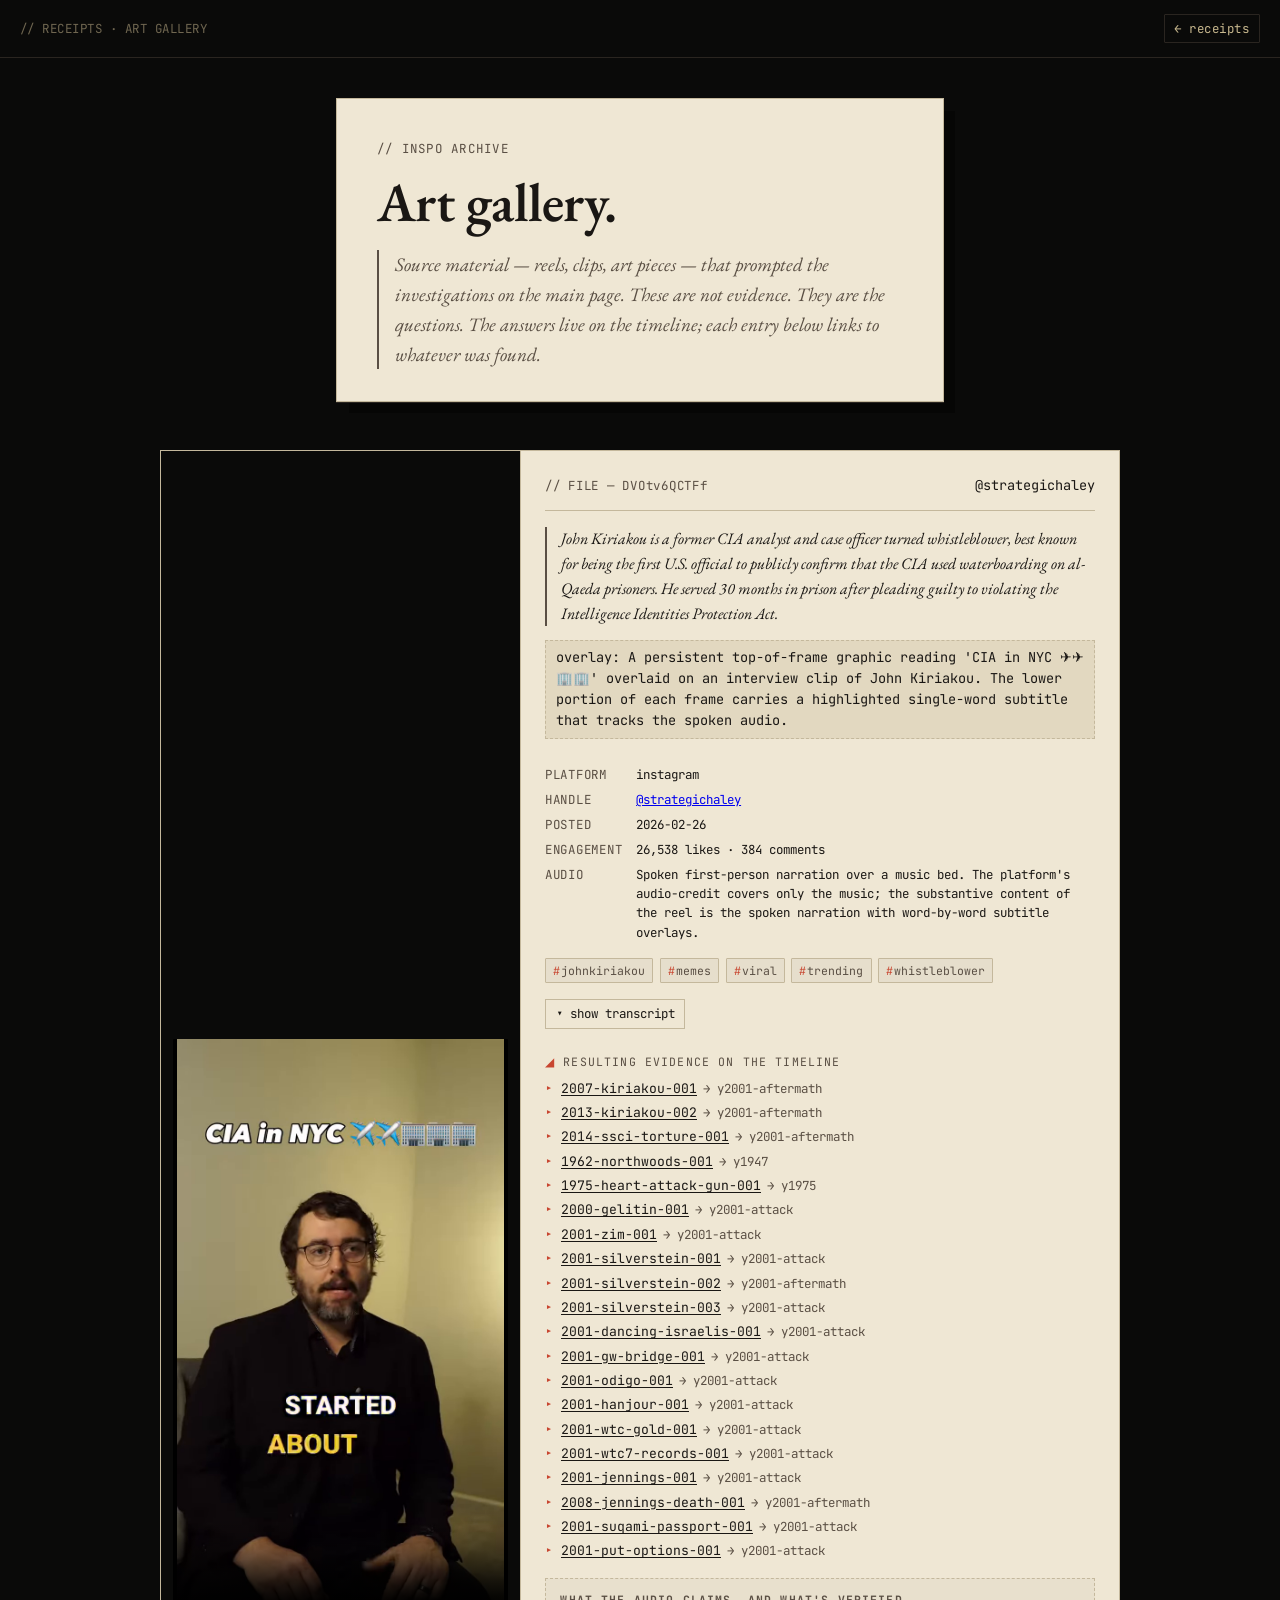
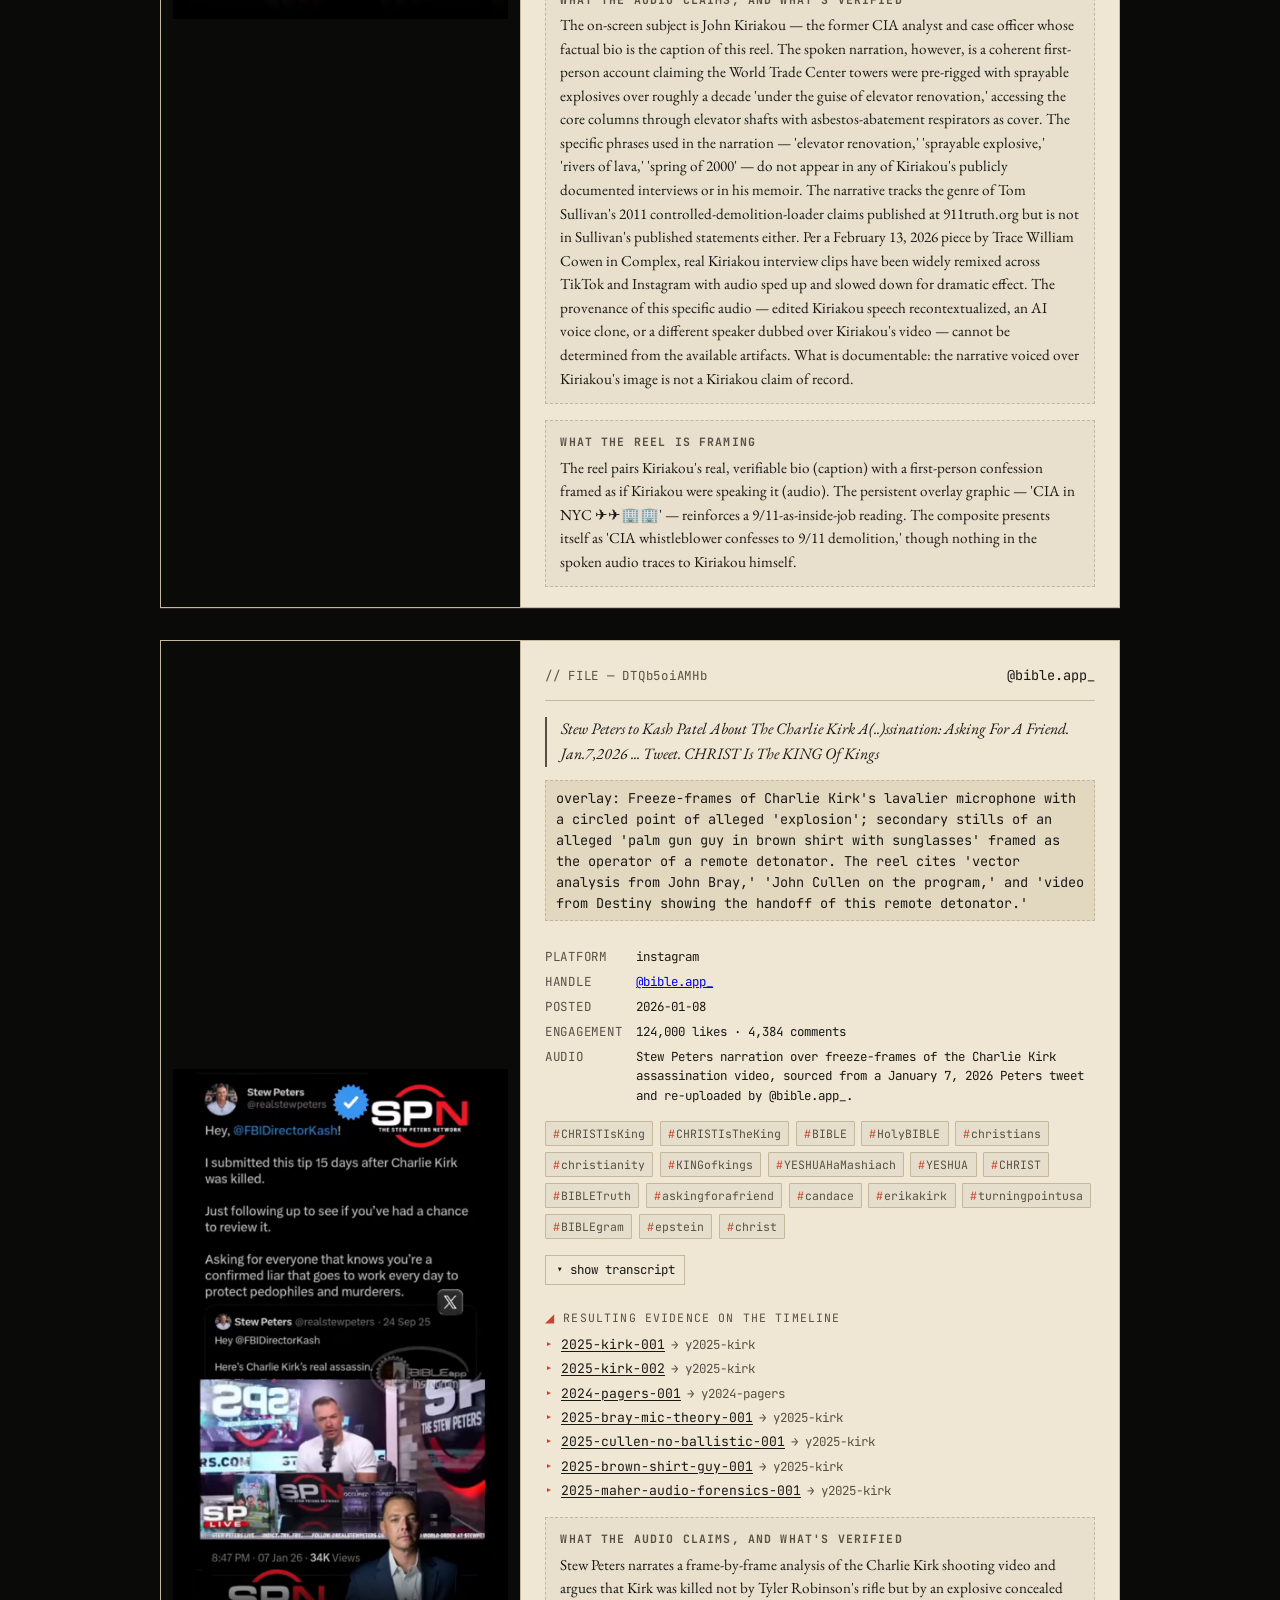
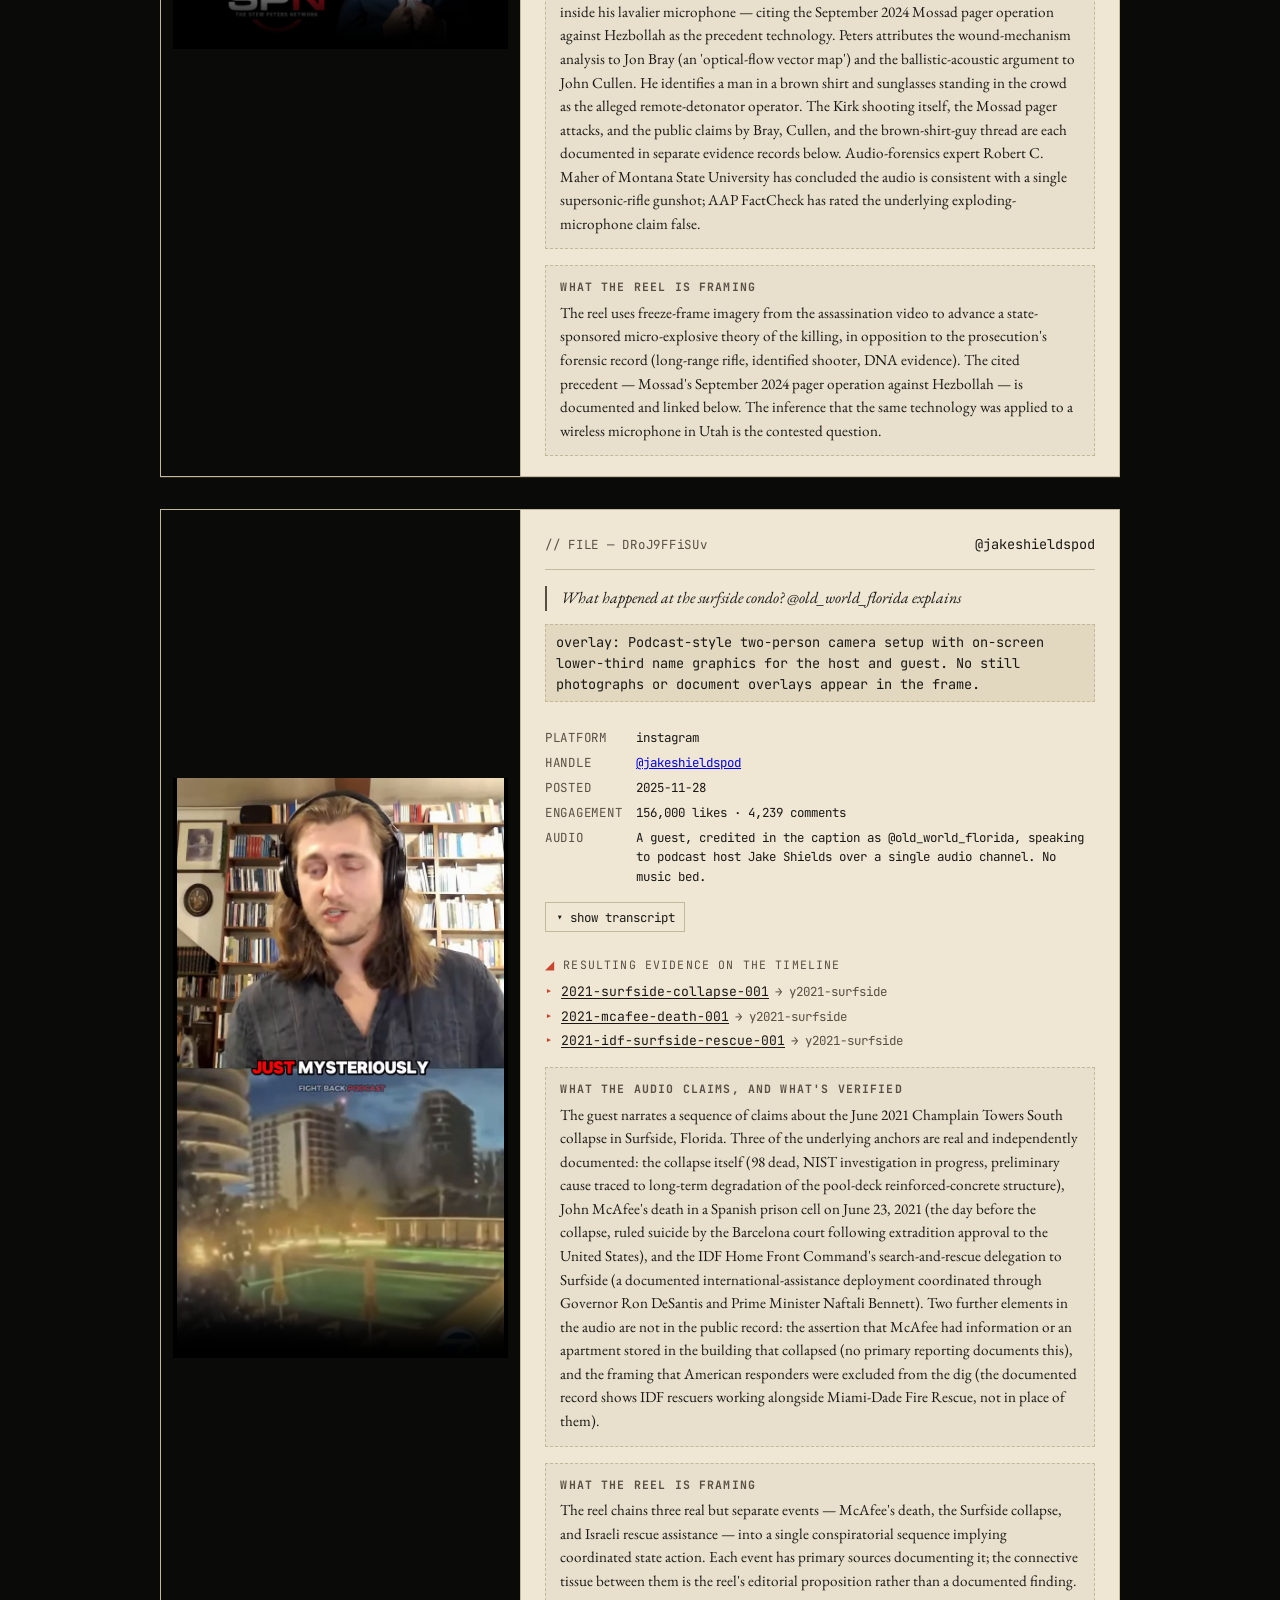
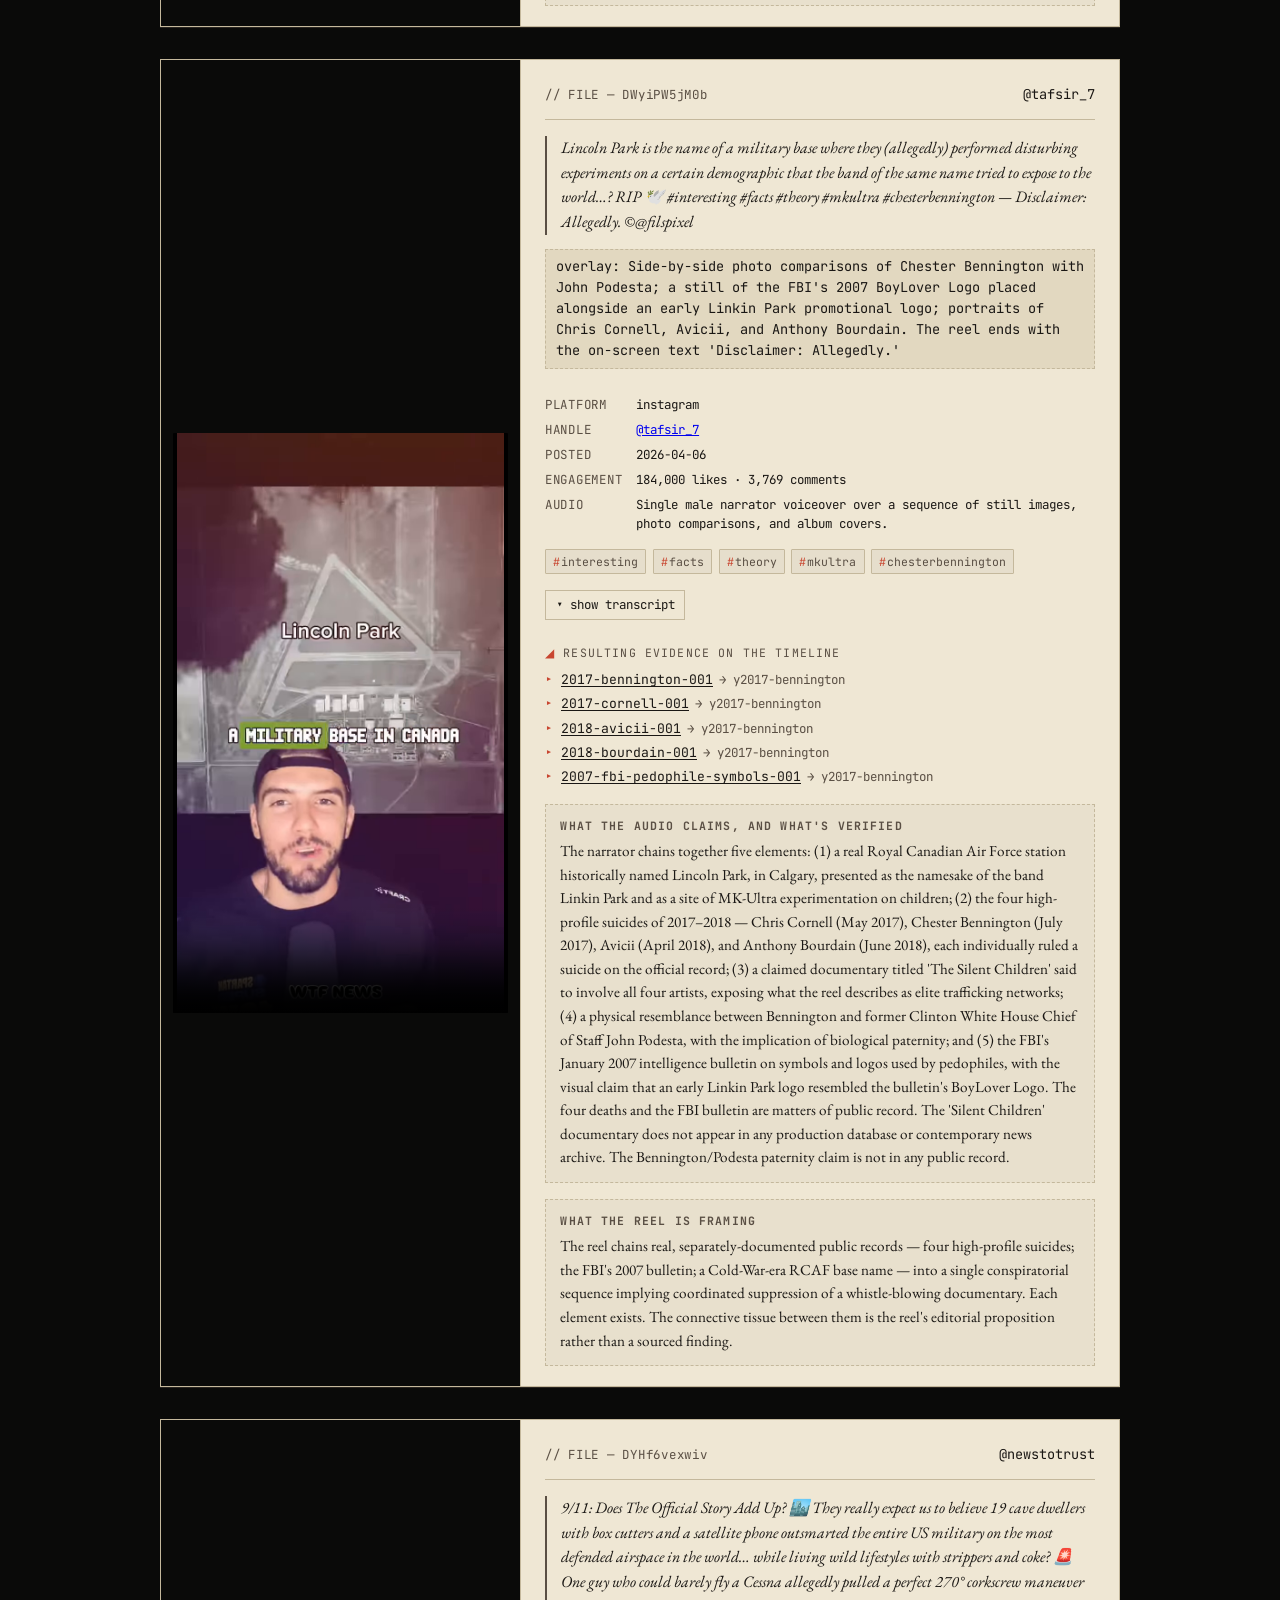
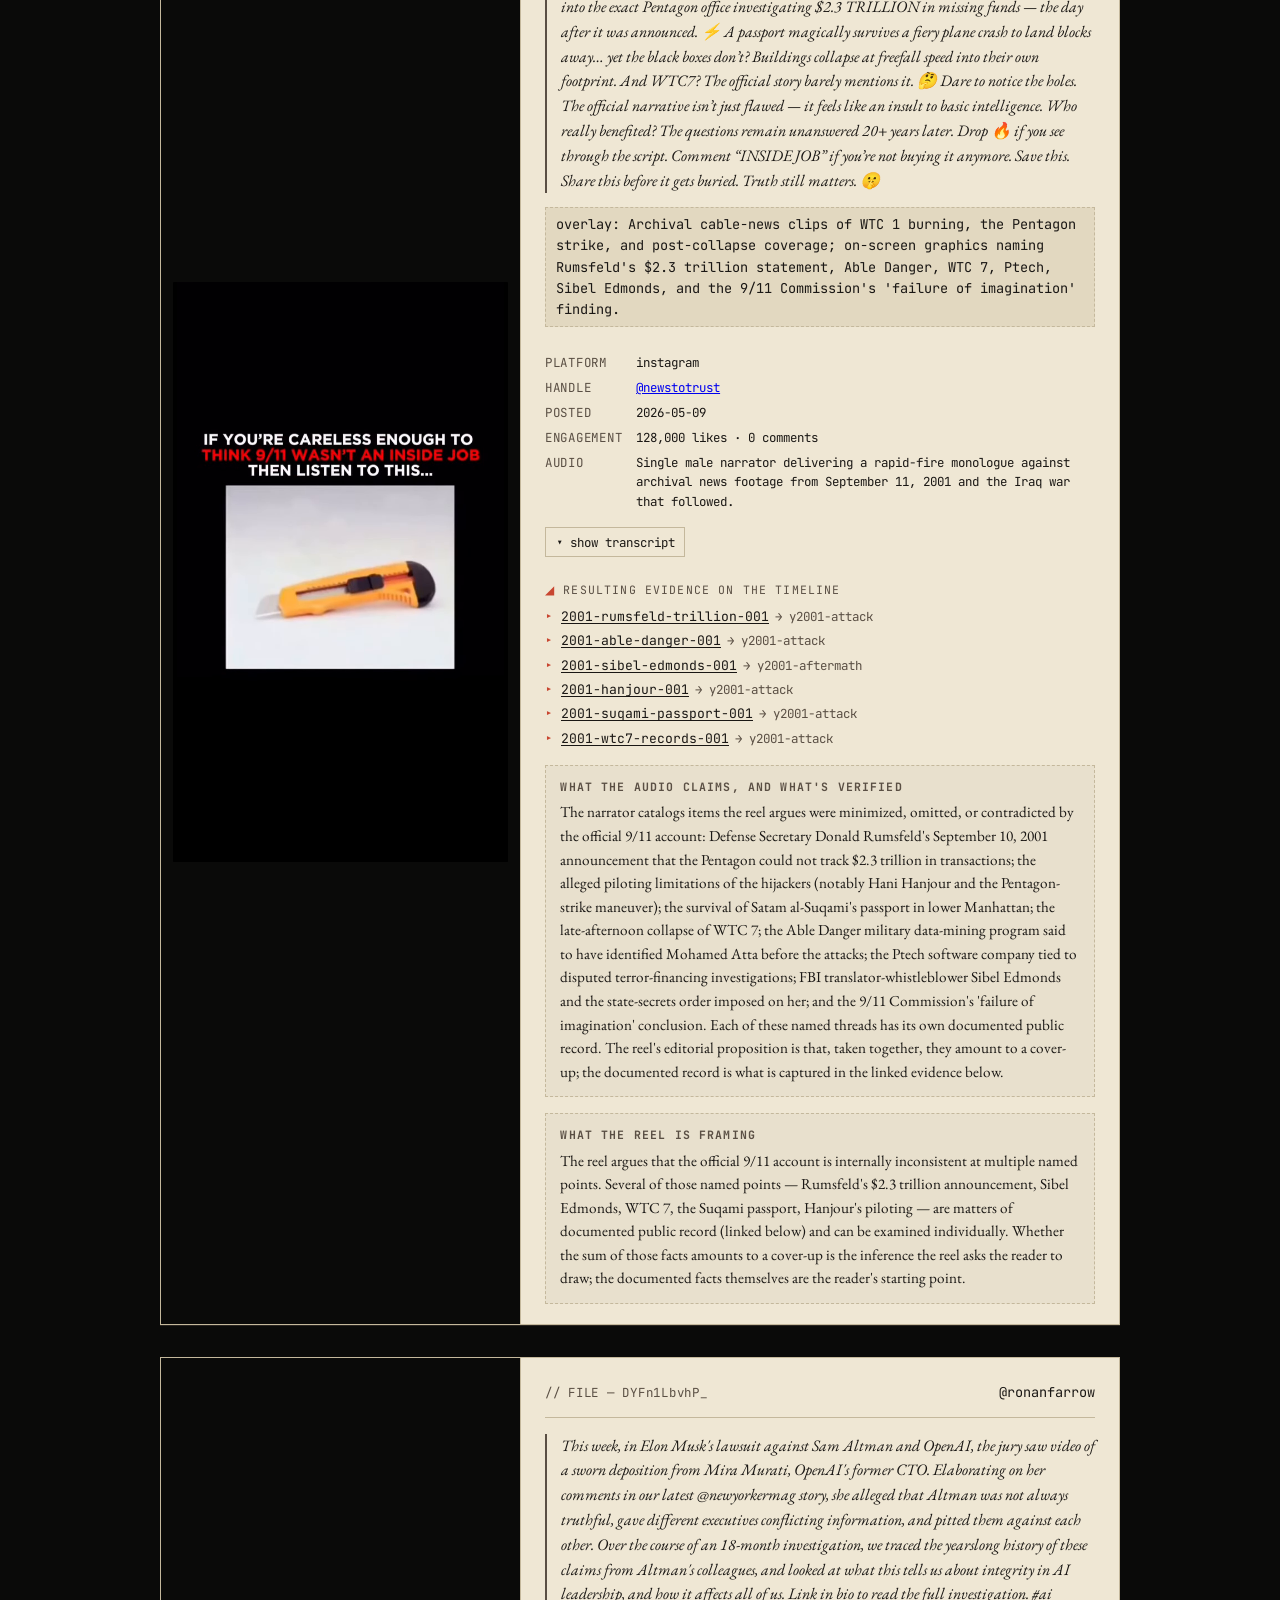
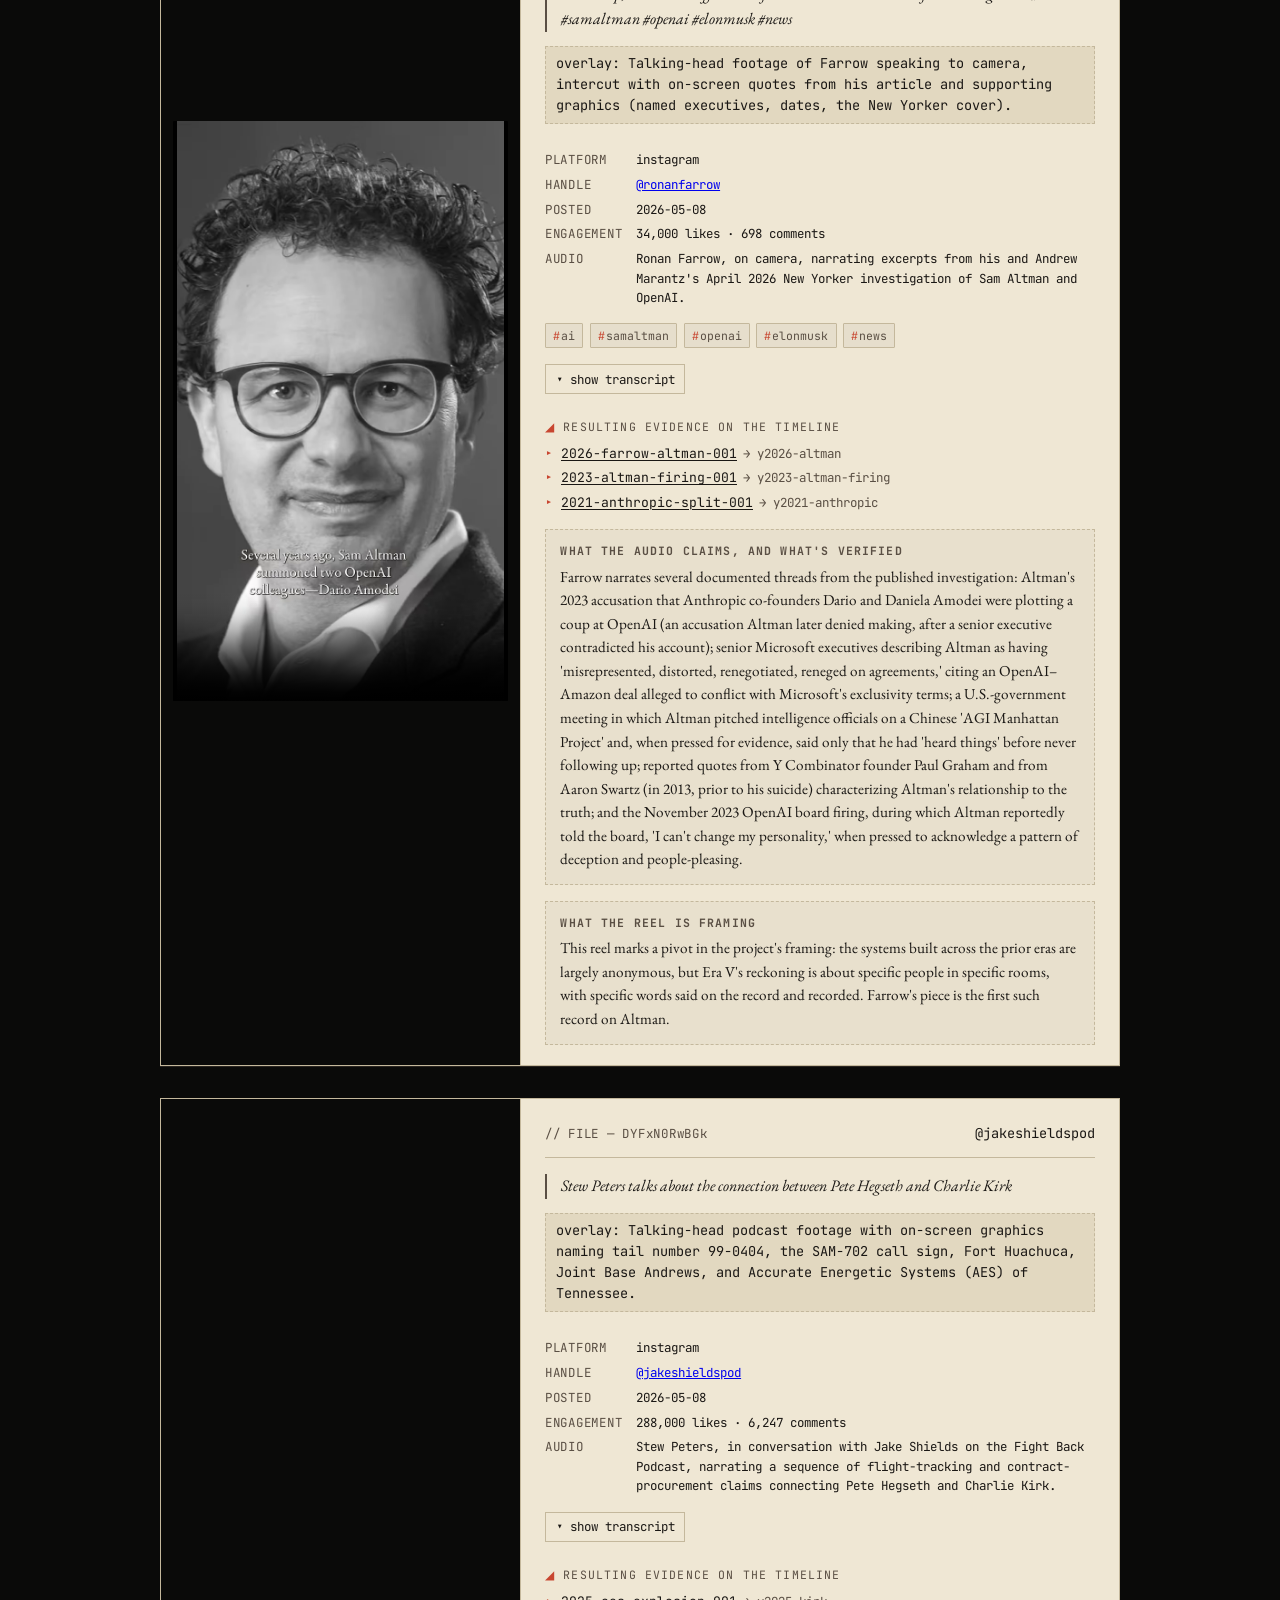
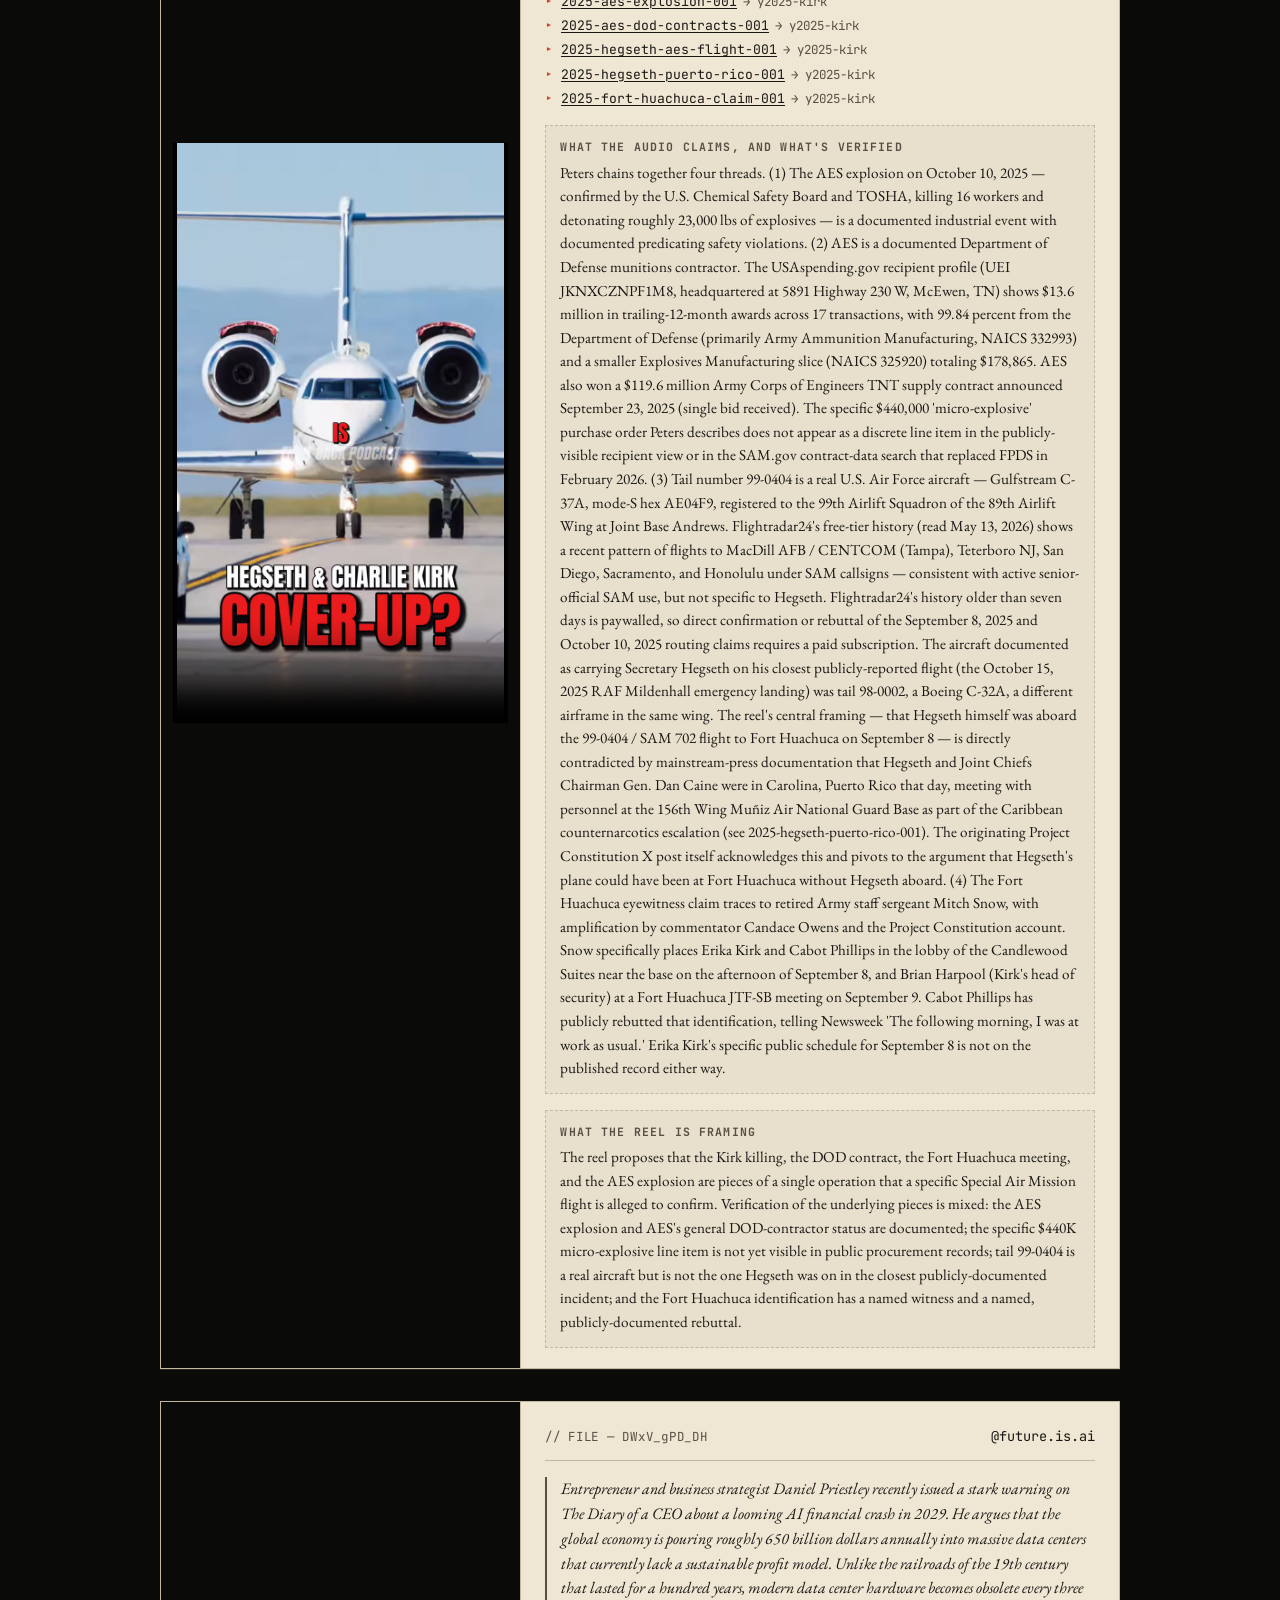
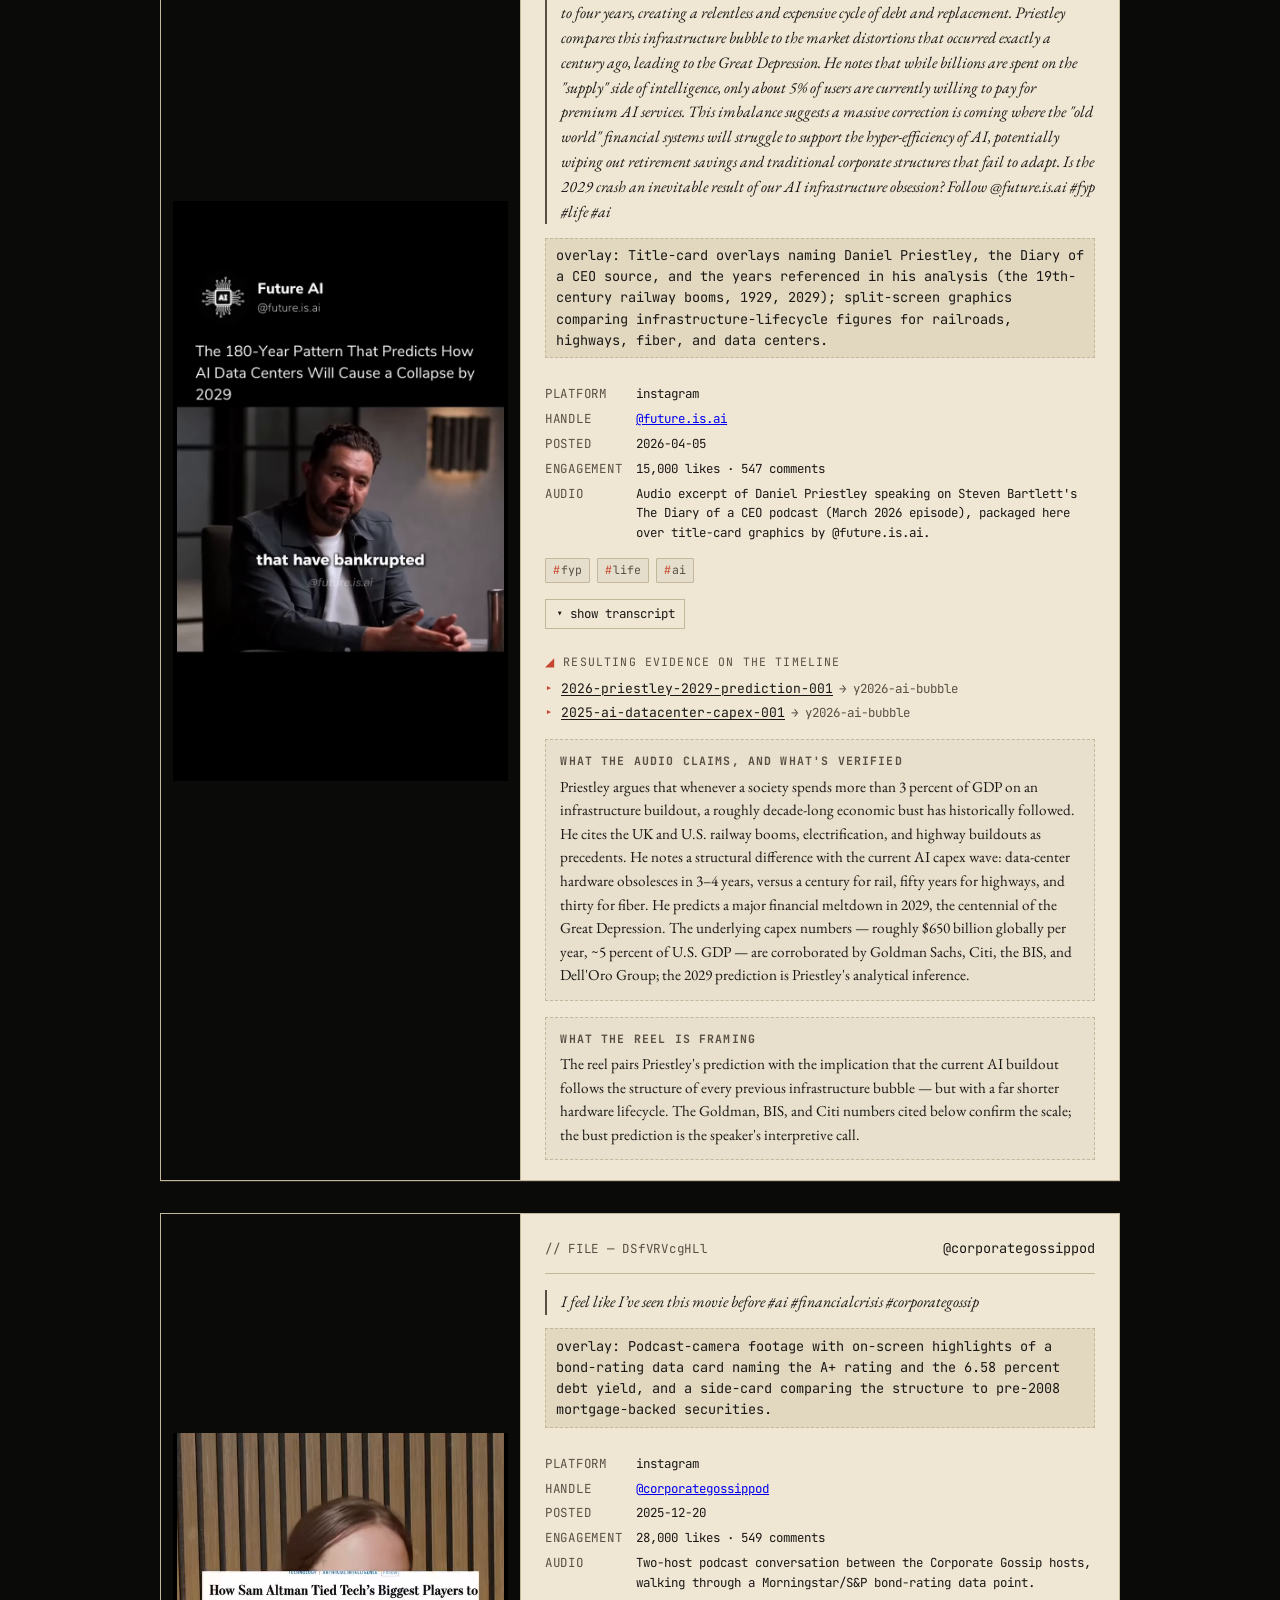
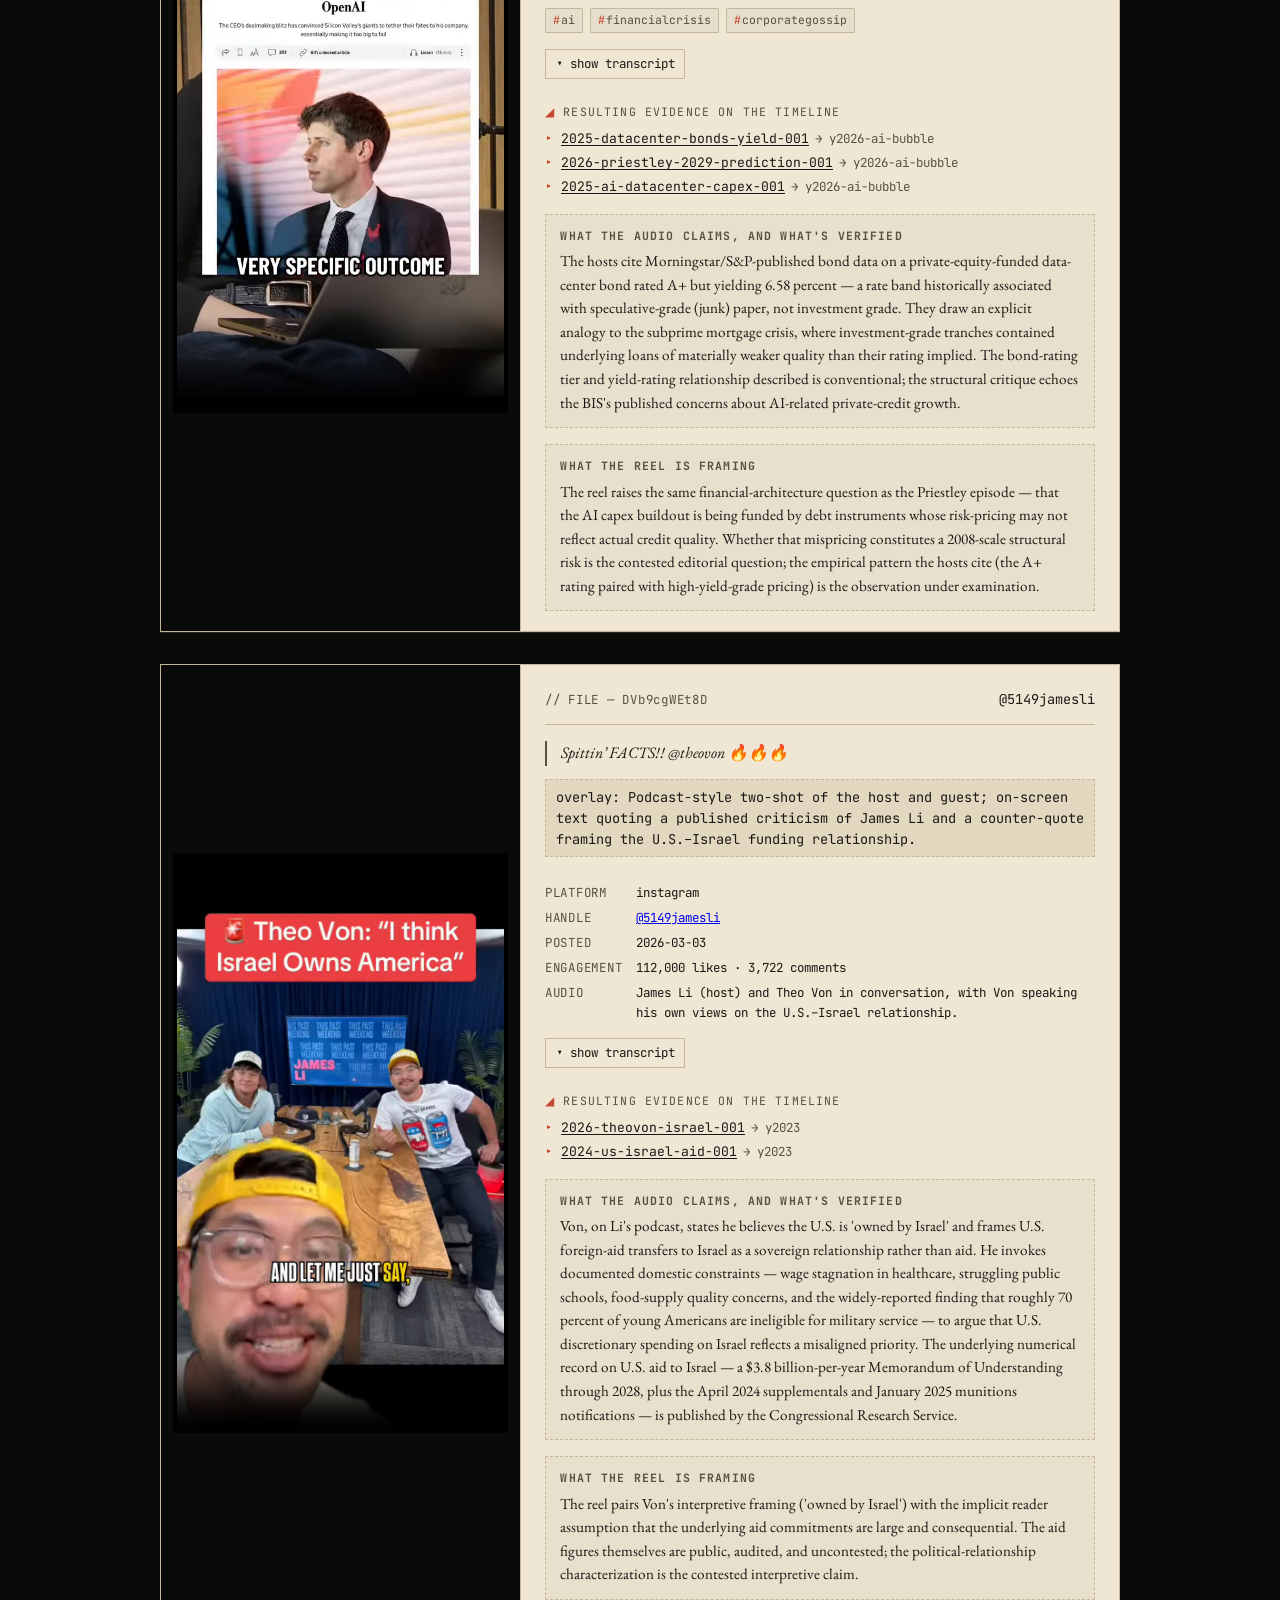
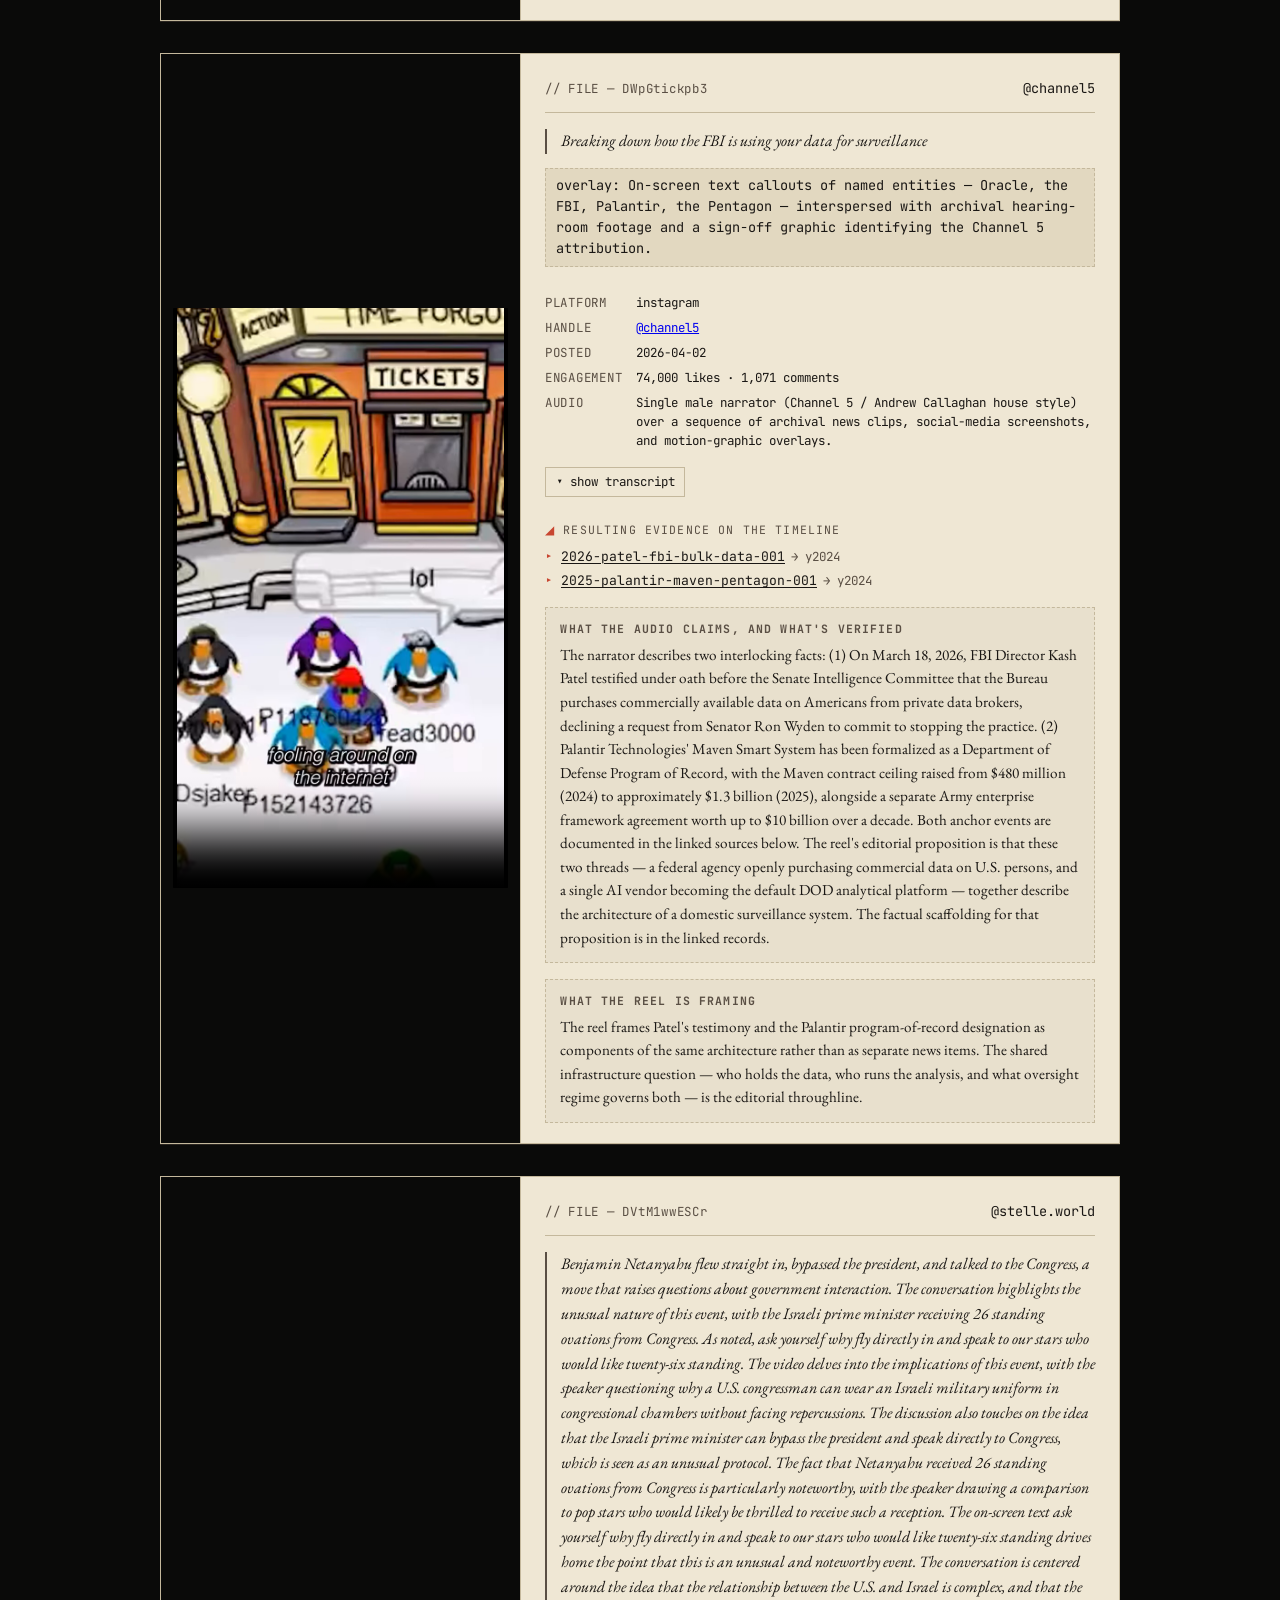
==== gallery/index.html @ 66385a7e "Initial commit: 2pizzaclub.com editorial timeline Lift-and-shift of the receipts site from wabbazzar" ====
<!DOCTYPE html>
<html lang="en">
<head>
    <meta charset="UTF-8">
    <meta name="viewport" content="width=device-width, initial-scale=1.0, viewport-fit=cover">
    <meta name="description" content="receipts — art gallery / inspo archive">
    <meta name="robots" content="noindex">
    <title>receipts · art gallery</title>

    <link rel="icon" type="image/png" href="/favicon.png">
    <link rel="apple-touch-icon" href="/apple-touch-icon.png">
    <meta name="theme-color" content="#0a0a09">

    <link rel="stylesheet" href="../styles.css">
    <link rel="stylesheet" href="gallery.css">
    <link rel="preconnect" href="https://fonts.googleapis.com">
    <link rel="preconnect" href="https://fonts.gstatic.com" crossorigin>
    <link href="https://fonts.googleapis.com/css2?family=EB+Garamond:ital,wght@0,400;0,500;0,600;0,700;1,400&family=JetBrains+Mono:wght@400;500;700&display=swap" rel="stylesheet">
</head>
<body>
    <header class="dossier-header">
        <div class="filemark">// RECEIPTS · ART GALLERY</div>
        <a class="exit-mark" href="../">← receipts</a>
    </header>

    <main class="gallery-main">
        <section class="gallery-intro">
            <p class="kicker">// INSPO ARCHIVE</p>
            <h1>Art gallery.</h1>
            <p class="lede">Source material — reels, clips, art pieces — that prompted the investigations on the main page. These are not evidence. They are the questions. The answers live on the timeline; each entry below links to whatever was found.</p>
        </section>

        <section class="gallery-list" id="gallery-list">
            <p class="placeholder" id="gallery-empty">Loading…</p>
        </section>
    </main>

    <script src="gallery.js" defer></script>
</body>
</html>
---- styles.css ----
:root {
    --chrome-bg: #0a0a09;
    --chrome-ink: #c8b88e;
    --chrome-ink-dim: #6f6650;
    --chrome-rule: #2a2520;
    --paper: #efe7d4;
    --paper-rule: #c4b89c;
    --ink: #1a1714;
    --ink-soft: #5a4f44;
    --redact: #181412;
    --accent: #c84630;
    --accent-soft: #d9785f;
    --placeholder-bg: #e2d8c0;
    --placeholder-ink: #8a7e6a;
    --year-bg: #1a1714;
    --year-ink: #f4d28c;

    --mono: 'JetBrains Mono', ui-monospace, Menlo, monospace;
    --serif: 'EB Garamond', Georgia, 'Times New Roman', serif;

    --rail-w: 17rem;
    --content-max: 38rem;
    --gutter: 2rem;
}

* { box-sizing: border-box; }

html, body { margin: 0; padding: 0; }

body {
    background: var(--chrome-bg);
    color: var(--chrome-ink);
    font-family: var(--serif);
    font-size: 18px;
    line-height: 1.55;
    -webkit-font-smoothing: antialiased;
    text-rendering: optimizeLegibility;
}

.skip-link {
    position: absolute; left: -9999px; top: auto;
    width: 1px; height: 1px; overflow: hidden;
}
.skip-link:focus {
    left: 1rem; top: 1rem; width: auto; height: auto;
    background: var(--year-ink); color: var(--ink);
    padding: 0.5rem 0.75rem; z-index: 10;
    font-family: var(--mono); font-size: 0.85rem;
}

/* ---------------- dossier chrome ---------------- */

.dossier-header {
    position: sticky;
    top: 0;
    z-index: 5;
    display: flex;
    justify-content: space-between;
    align-items: center;
    padding: 0.85rem 1.25rem;
    background: var(--chrome-bg);
    border-bottom: 1px solid var(--chrome-rule);
    font-family: var(--mono);
    font-size: 0.78rem;
    letter-spacing: 0.04em;
}
.filemark { color: var(--chrome-ink-dim); }
.header-nav {
    display: flex;
    gap: 0.5rem;
    align-items: center;
}
.exit-mark {
    color: var(--chrome-ink);
    text-decoration: none;
    border: 1px solid var(--chrome-rule);
    padding: 0.25rem 0.6rem;
    border-radius: 1px;
}
.exit-mark:hover { color: var(--year-ink); border-color: var(--chrome-ink-dim); }

.dossier-footer {
    padding: 3rem 0 6rem;
    text-align: center;
}
.dossier-footer .filemark {
    font-family: var(--mono);
    font-size: 0.78rem;
    letter-spacing: 0.08em;
    color: var(--chrome-ink-dim);
    margin-bottom: 0.5rem;
}
.footer-note {
    font-family: var(--serif);
    font-style: italic;
    color: var(--chrome-ink-dim);
    max-width: 26rem;
    margin: 0 auto;
}

/* ---------------- layout ---------------- */

.layout {
    display: grid;
    grid-template-columns: var(--rail-w) 1fr;
    gap: 0;
    max-width: 78rem;
    margin: 0 auto;
}

/* ---------------- timeline rail ---------------- */

.timeline {
    border-right: 1px solid var(--chrome-rule);
    padding: 1.5rem 1rem 4rem;
    font-family: var(--mono);
    font-size: 0.78rem;
    line-height: 1.5;
    position: sticky;
    top: 3rem;
    align-self: start;
    height: calc(100vh - 3rem);
    overflow-y: auto;
}
.timeline-toggle {
    display: none;
    width: 100%;
    background: transparent;
    color: var(--chrome-ink-dim);
    border: 1px solid var(--chrome-rule);
    padding: 0.5rem 0.75rem;
    font-family: var(--mono);
    font-size: 0.78rem;
    text-align: left;
    cursor: pointer;
    justify-content: space-between;
    align-items: center;
}
.timeline-toggle .caret { transition: transform 0.15s ease; }
.timeline-toggle[aria-expanded="true"] .caret { transform: rotate(180deg); }

.timeline-list, .timeline-list ol {
    list-style: none;
    padding: 0;
    margin: 0;
}
.t-era {
    margin-bottom: 1.25rem;
    padding-top: 0.75rem;
    border-top: 1px dashed var(--chrome-rule);
}
.t-era:first-child { border-top: none; padding-top: 0; }
.t-era-label {
    display: block;
    color: var(--chrome-ink-dim);
    text-transform: uppercase;
    letter-spacing: 0.08em;
    font-size: 0.7rem;
    margin-bottom: 0.5rem;
}
.timeline-list li > a {
    display: flex;
    gap: 0.55rem;
    padding: 0.18rem 0;
    color: var(--chrome-ink);
    text-decoration: none;
    border-left: 2px solid transparent;
    padding-left: 0.5rem;
    margin-left: -0.5rem;
}
.timeline-list li > a:hover {
    color: var(--year-ink);
}
.timeline-list li > a.is-active {
    color: var(--year-ink);
    border-left-color: var(--year-ink);
}
.t-year {
    color: var(--chrome-ink-dim);
    min-width: 2.6rem;
}
.timeline-list li > a.is-active .t-year { color: var(--year-ink); }

/* ---------------- chapters ---------------- */

.chapters {
    padding: 2.5rem var(--gutter) 0;
    min-width: 0;
}

.opening {
    background: var(--paper);
    color: var(--ink);
    padding: 3rem 2.5rem 2.5rem;
    margin: 0 auto 3rem;
    max-width: var(--content-max);
    border: 1px solid var(--paper-rule);
    box-shadow: 0 1px 0 var(--chrome-rule), 12px 12px 0 -1px rgba(0,0,0,0.4);
}
.kicker {
    font-family: var(--mono);
    font-size: 0.78rem;
    letter-spacing: 0.1em;
    color: var(--ink-soft);
    text-transform: uppercase;
    margin: 0 0 1rem;
}
.opening h1 {
    font-family: var(--serif);
    font-weight: 600;
    font-size: clamp(2.6rem, 6vw, 3.8rem);
    line-height: 1.02;
    letter-spacing: -0.01em;
    margin: 0 0 1.5rem;
    color: var(--ink);
}
.lede {
    font-size: 1.2rem;
    color: var(--ink-soft);
    font-style: italic;
    margin: 0 0 2rem;
    border-left: 2px solid var(--ink-soft);
    padding-left: 1rem;
}
.opening-pivot {
    margin: 2.5rem 0 0;
    font-size: 1.1rem;
    color: var(--ink);
    font-style: italic;
}

/* poll */
.poll {
    border: 1px solid var(--paper-rule);
    padding: 1.25rem 1.25rem 0.75rem;
    background: rgba(0,0,0,0.025);
}
.poll-q {
    font-family: var(--mono);
    text-transform: uppercase;
    letter-spacing: 0.06em;
    font-size: 0.85rem;
    color: var(--ink);
    margin: 0 0 0.85rem;
}
.poll-options { list-style: none; margin: 0; padding: 0; }
.poll-options li {
    display: grid;
    grid-template-columns: 1fr 8rem 3rem;
    align-items: center;
    gap: 0.75rem;
    padding: 0.4rem 0;
    border-top: 1px dashed var(--paper-rule);
}
.poll-options li:first-child { border-top: none; }
.poll-label { color: var(--ink); }
.poll-bar {
    display: block;
    height: 8px;
    background: var(--paper-rule);
    position: relative;
}
.poll-fill {
    display: block;
    height: 100%;
    background: var(--accent);
}
.poll-pct {
    font-family: var(--mono);
    color: var(--ink-soft);
    font-size: 0.8rem;
    text-align: right;
}
.poll-note {
    font-family: var(--mono);
    font-size: 0.72rem;
    color: var(--placeholder-ink);
    margin: 0.75rem 0 0;
}

/* era dividers */
.era-divider {
    text-align: center;
    margin: 4rem auto 2rem;
    max-width: var(--content-max);
    padding-top: 2rem;
    border-top: 1px solid var(--chrome-rule);
}
.era-divider .filemark {
    font-family: var(--mono);
    font-size: 0.78rem;
    letter-spacing: 0.08em;
    color: var(--chrome-ink-dim);
    margin: 0 0 0.5rem;
}
.era-divider h2 {
    font-family: var(--serif);
    font-size: 2.2rem;
    font-weight: 600;
    margin: 0 0 1rem;
    color: var(--chrome-ink);
}
.era-divider .placeholder { max-width: 30rem; margin: 0 auto; }

/* chapter cards */
.chapter {
    background: var(--paper);
    color: var(--ink);
    border: 1px solid var(--paper-rule);
    margin: 1.5rem auto;
    max-width: var(--content-max);
    padding: 0;
    box-shadow: 0 1px 0 var(--chrome-rule);
    scroll-margin-top: 4rem;
}
.chapter > header {
    display: flex;
    align-items: stretch;
    border-bottom: 1px solid var(--paper-rule);
    background: rgba(0,0,0,0.03);
}
.chapter > header .year {
    background: var(--year-bg);
    color: var(--year-ink);
    font-family: var(--mono);
    font-size: 0.95rem;
    padding: 0.85rem 1rem;
    letter-spacing: 0.04em;
    display: flex;
    align-items: center;
}
.chapter > header h3 {
    margin: 0;
    padding: 0.75rem 1.25rem;
    font-family: var(--serif);
    font-weight: 600;
    font-size: 1.4rem;
    color: var(--ink);
    line-height: 1.2;
    display: flex;
    align-items: center;
}
.chapter-body {
    padding: 1.5rem 1.5rem 0.75rem;
    font-family: var(--serif);
    font-size: 1.05rem;
    line-height: 1.65;
}
.chapter-body p { margin: 0 0 1rem; }

/* placeholder boxes (clearly draft) */
.placeholder {
    font-family: var(--mono);
    font-size: 0.78rem;
    letter-spacing: 0.04em;
    color: var(--placeholder-ink);
    background: repeating-linear-gradient(
        135deg,
        transparent 0,
        transparent 6px,
        rgba(0,0,0,0.04) 6px,
        rgba(0,0,0,0.04) 7px
    ), var(--placeholder-bg);
    border: 1px dashed var(--paper-rule);
    padding: 0.85rem 1rem;
    margin: 0 1rem 1.25rem;
}
.chapter-body .placeholder { margin: 0 0 1rem; }

/* evidence section inside chapter */
.evidence {
    padding: 0 1.5rem 1.5rem;
}
.evidence:empty { display: none; }
.evidence-head {
    font-family: var(--mono);
    font-size: 0.72rem;
    text-transform: uppercase;
    letter-spacing: 0.1em;
    color: var(--ink-soft);
    margin: 0.5rem 0 0.65rem;
    border-top: 1px solid var(--paper-rule);
    padding-top: 0.85rem;
}
.evidence-head::before { content: "◢ "; color: var(--accent); }

.evidence-card {
    border-left: 2px solid var(--accent);
    padding: 0.5rem 0.75rem 0.5rem 0.85rem;
    margin: 0.5rem 0;
    background: rgba(0,0,0,0.02);
}
.evidence-claim {
    font-family: var(--serif);
    font-size: 1rem;
    color: var(--ink);
    margin: 0 0 0.5rem;
}
.evidence-sources {
    list-style: none;
    padding: 0;
    margin: 0;
    font-family: var(--mono);
    font-size: 0.78rem;
}
.evidence-sources li {
    padding: 0.15rem 0;
    color: var(--ink-soft);
}
.evidence-sources li::before {
    content: "[src." attr(data-n) "] ";
    color: var(--accent);
}
.evidence-sources a {
    color: var(--ink);
    text-decoration: underline;
    text-decoration-thickness: 1px;
    text-underline-offset: 2px;
}
.evidence-sources a:hover { color: var(--accent); }
.evidence-sources .src-type {
    font-size: 0.7rem;
    text-transform: uppercase;
    letter-spacing: 0.06em;
    color: var(--accent);
    margin-left: 0.4rem;
}

/* source quote + clip image */
.source-quote {
    font-family: var(--serif);
    font-style: italic;
    margin: 0.5rem 0 0.4rem 0.4rem;
    padding: 0.15rem 0 0.15rem 0.6rem;
    border-left: 2px solid var(--ink-soft);
    color: var(--ink);
    font-size: 0.95rem;
    line-height: 1.45;
}
.source-quote::before { content: "“"; margin-right: 0.05em; }
.source-quote::after { content: "”"; margin-left: 0.05em; }

.source-clip {
    margin: 0.5rem 0 0.4rem;
}
.source-clip a {
    display: inline-block;
    line-height: 0;
}
.source-clip img {
    max-width: 100%;
    height: auto;
    border: 1px solid var(--paper-rule);
    box-shadow: 0 1px 2px rgba(0,0,0,0.12), 0 4px 12px -4px rgba(0,0,0,0.25);
    background: #fff;
    border-radius: 1px;
}
.source-clip img:hover {
    box-shadow: 0 2px 4px rgba(0,0,0,0.16), 0 6px 18px -4px rgba(0,0,0,0.30);
}

/* narrative (prose) blurbs */
.narrative-blurb {
    max-width: var(--content-max);
    margin: 1rem auto 1.5rem;
    padding: 1rem 1.25rem;
    background: rgba(196, 184, 156, 0.08);
    border: 1px solid var(--chrome-rule);
    border-left: 3px solid var(--year-ink);
    color: var(--chrome-ink);
    font-family: var(--serif);
    font-size: 1.05rem;
    line-height: 1.55;
    font-style: italic;
}
.narrative-blurb p {
    margin: 0 0 0.5rem;
}
.narrative-blurb p:last-child {
    margin-bottom: 0;
}
.narrative-anchor {
    background: rgba(0,0,0,0.04);
    border: 1px dashed var(--paper-rule);
    border-left: 3px solid var(--year-ink);
    color: var(--ink);
    margin: 0 0 1.25rem;
    padding: 0.85rem 1rem;
    font-size: 1rem;
}
.narrative-stamp {
    font-family: var(--mono);
    font-style: normal;
    font-size: 0.7rem;
    letter-spacing: 0.08em;
    color: var(--chrome-ink-dim);
    margin: 0.4rem 0 0;
    text-transform: lowercase;
}
.narrative-anchor .narrative-stamp { color: var(--placeholder-ink); }

body.prose-off .narrative-blurb { display: none; }

#prose-toggle.exit-mark {
    cursor: pointer;
    font-family: var(--mono);
    font-size: 0.78rem;
}
#prose-toggle[aria-pressed="true"] { color: var(--year-ink); border-color: var(--chrome-ink-dim); }

/* ---------------- theme filter bar ---------------- */

.theme-bar {
    position: sticky;
    top: 2.85rem;
    z-index: 4;
    background: var(--chrome-bg);
    border-bottom: 1px solid var(--chrome-rule);
    font-family: var(--mono);
    font-size: 0.78rem;
    padding: 0.55rem 1.25rem;
}
.theme-bar:empty { display: none; }
.theme-bar-inner {
    display: flex;
    flex-wrap: wrap;
    gap: 0.5rem 0.75rem;
    align-items: center;
    max-width: 78rem;
    margin: 0 auto;
}
.theme-label {
    color: var(--chrome-ink-dim);
    letter-spacing: 0.06em;
    flex-shrink: 0;
}
.theme-chips {
    display: flex;
    flex-wrap: wrap;
    gap: 0.35rem;
}
.theme-chip,
.theme-more {
    cursor: pointer;
    font-family: var(--mono);
    font-size: 0.74rem;
    background: transparent;
    color: var(--chrome-ink);
    border: 1px solid var(--chrome-rule);
    padding: 0.22rem 0.55rem;
    border-radius: 1px;
    line-height: 1.1;
}
.theme-chip:hover,
.theme-more:hover {
    color: var(--year-ink);
    border-color: var(--chrome-ink-dim);
}
.theme-chip.is-active {
    color: var(--ink);
    background: var(--year-ink);
    border-color: var(--year-ink);
    font-weight: 600;
}
.theme-overflow {
    display: flex;
    flex-wrap: wrap;
    gap: 0.35rem;
    margin-top: 0.35rem;
    width: 100%;
}
.theme-overflow[hidden] { display: none; }
.theme-clear {
    cursor: pointer;
    font-family: var(--mono);
    font-size: 0.72rem;
    background: transparent;
    color: var(--accent);
    border: none;
    padding: 0.22rem 0.4rem;
    text-decoration: underline;
    text-underline-offset: 2px;
}
.theme-clear:hover { color: var(--accent-soft); }
.theme-count {
    color: var(--chrome-ink-dim);
    margin-left: auto;
    font-size: 0.72rem;
}

/* filter hide states */
.filter-hidden { display: none !important; }
.timeline-list a.filter-dim {
    opacity: 0.28;
}
.timeline-list a.filter-dim .t-year { opacity: 1; }

/* bump timeline rail's sticky top to clear header + theme bar */
.timeline {
    top: 5.6rem;
    height: calc(100vh - 5.6rem);
}

/* ---------------- see-also lateral links ---------------- */

.see-also {
    margin: 0.5rem 1.5rem 0;
    padding: 0.5rem 0 0;
    border-top: 1px dashed var(--paper-rule);
    font-family: var(--mono);
    font-size: 0.72rem;
    color: var(--ink-soft);
    display: flex;
    flex-wrap: wrap;
    gap: 0.4rem 0.55rem;
    align-items: baseline;
}
.see-also-label {
    text-transform: uppercase;
    letter-spacing: 0.08em;
    color: var(--ink-soft);
}
.see-also-label::before { content: "↔ "; color: var(--accent); }
.see-also a {
    color: var(--ink);
    text-decoration: underline;
    text-decoration-thickness: 1px;
    text-underline-offset: 2px;
}
.see-also a:hover { color: var(--accent); }

/* jump-highlight: pulse the destination card when arriving via see-also */
.evidence-card.jump-highlight {
    box-shadow: 0 0 0 2px var(--year-ink), 0 0 12px -2px var(--year-ink);
    transition: box-shadow 0.4s ease;
}

@media (max-width: 880px) {
    .theme-bar { padding: 0.5rem 1rem; }
    .timeline { top: 0; height: auto; }
    .see-also { margin: 0.5rem 1rem 0; }
}

/* redaction utility */
.redact {
    background: var(--redact);
    color: var(--redact);
    user-select: none;
    padding: 0 0.25em;
    border-radius: 1px;
}

/* ---------------- mobile ---------------- */

@media (max-width: 880px) {
    :root { --gutter: 1rem; }

    .layout { display: block; }

    .timeline {
        position: static;
        height: auto;
        border-right: none;
        border-bottom: 1px solid var(--chrome-rule);
        padding: 0.75rem 1rem;
    }
    .timeline-toggle {
        display: flex;
    }
    .timeline-list {
        display: none;
        padding-top: 0.75rem;
    }
    .timeline.is-open .timeline-list {
        display: block;
    }

    .chapters {
        padding: 1.25rem 1rem 0;
    }
    .opening {
        padding: 2rem 1.25rem 1.5rem;
        margin: 0 0 2rem;
        box-shadow: 0 1px 0 var(--chrome-rule), 6px 6px 0 -1px rgba(0,0,0,0.4);
    }
    .chapter > header h3 {
        font-size: 1.15rem;
        padding: 0.6rem 1rem;
    }
    .chapter > header .year {
        font-size: 0.82rem;
        padding: 0.6rem 0.75rem;
    }
    .chapter-body { padding: 1rem 1rem 0.5rem; font-size: 1rem; }
    .evidence { padding: 0 1rem 1rem; }
    .placeholder { margin: 0 0 0.75rem; }
    .poll-options li { grid-template-columns: 1fr 5rem 2.5rem; }
}

@media (prefers-reduced-motion: reduce) {
    .timeline-toggle .caret { transition: none; }
}
---- gallery/gallery.css ----
.gallery-main {
    max-width: 64rem;
    margin: 0 auto;
    padding: 2.5rem var(--gutter, 2rem) 6rem;
}

.gallery-intro {
    background: var(--paper);
    color: var(--ink);
    border: 1px solid var(--paper-rule);
    padding: 2.5rem 2.5rem 2rem;
    max-width: var(--content-max);
    margin: 0 auto 3rem;
    box-shadow: 0 1px 0 var(--chrome-rule), 12px 12px 0 -1px rgba(0,0,0,0.4);
}
.gallery-intro h1 {
    font-family: var(--serif);
    font-weight: 600;
    font-size: clamp(2.4rem, 5vw, 3.4rem);
    margin: 0 0 1.25rem;
    line-height: 1.04;
    letter-spacing: -0.01em;
}
.gallery-intro .lede {
    margin: 0;
    border-left: 2px solid var(--ink-soft);
    padding-left: 1rem;
}

.gallery-list { display: grid; gap: 2rem; }

.gallery-item {
    background: var(--paper);
    color: var(--ink);
    border: 1px solid var(--paper-rule);
    box-shadow: 0 1px 0 var(--chrome-rule);
    display: grid;
    grid-template-columns: minmax(260px, 360px) 1fr;
    gap: 0;
}
.gallery-item-media {
    background: var(--chrome-bg);
    border-right: 1px solid var(--paper-rule);
    display: flex;
    align-items: center;
    justify-content: center;
    padding: 0.75rem;
    min-height: 0;
}
.gallery-item-media video,
.gallery-item-media .poster-fallback {
    width: 100%;
    max-height: 580px;
    object-fit: contain;
    background: #000;
    border-radius: 1px;
}
.gallery-item-media .poster-fallback {
    aspect-ratio: 9 / 16;
    display: flex;
    align-items: center;
    justify-content: center;
    color: var(--chrome-ink-dim);
    font-family: var(--mono);
    font-size: 0.78rem;
}

.gallery-item-body {
    padding: 1.5rem 1.5rem 1.25rem;
    font-family: var(--serif);
    font-size: 1rem;
    line-height: 1.55;
}
.gallery-item-head {
    display: flex;
    align-items: baseline;
    justify-content: space-between;
    gap: 0.75rem;
    margin-bottom: 1rem;
    padding-bottom: 0.85rem;
    border-bottom: 1px solid var(--paper-rule);
}
.gallery-item-head .filemark {
    font-family: var(--mono);
    font-size: 0.78rem;
    letter-spacing: 0.06em;
    color: var(--ink-soft);
}
.gallery-item-head .gallery-handle {
    font-family: var(--mono);
    font-size: 0.85rem;
    color: var(--ink);
    text-decoration: none;
}
.gallery-item-head .gallery-handle:hover { color: var(--accent); }

.gallery-meta {
    display: grid;
    grid-template-columns: auto 1fr;
    gap: 0.35rem 0.85rem;
    font-family: var(--mono);
    font-size: 0.78rem;
    margin-bottom: 1rem;
}
.gallery-meta dt {
    color: var(--ink-soft);
    text-transform: uppercase;
    letter-spacing: 0.06em;
}
.gallery-meta dd {
    margin: 0;
    color: var(--ink);
    overflow-wrap: anywhere;
}
.gallery-caption {
    font-family: var(--serif);
    font-style: italic;
    color: var(--ink);
    margin: 0 0 0.85rem;
    padding-left: 0.85rem;
    border-left: 2px solid var(--ink-soft);
}
.gallery-overlay-text {
    font-family: var(--mono);
    font-size: 0.85rem;
    color: var(--ink);
    background: var(--placeholder-bg);
    border: 1px dashed var(--paper-rule);
    padding: 0.4rem 0.6rem;
    display: inline-block;
    margin-bottom: 0.85rem;
}

.gallery-section-h {
    font-family: var(--mono);
    font-size: 0.72rem;
    text-transform: uppercase;
    letter-spacing: 0.1em;
    color: var(--ink-soft);
    margin: 1rem 0 0.5rem;
}
.gallery-section-h::before { content: "◢ "; color: var(--accent); }

.gallery-transcript-toggle {
    cursor: pointer;
    font-family: var(--mono);
    font-size: 0.78rem;
    color: var(--ink);
    background: transparent;
    border: 1px solid var(--paper-rule);
    padding: 0.35rem 0.6rem;
    margin-bottom: 0.5rem;
}
.gallery-transcript-toggle:hover {
    background: rgba(0,0,0,0.04);
    color: var(--accent);
}
.gallery-transcript {
    display: none;
    font-family: var(--serif);
    font-size: 0.95rem;
    line-height: 1.55;
    background: rgba(0,0,0,0.025);
    border-left: 2px solid var(--accent);
    padding: 0.85rem 1rem;
    margin: 0 0 1rem;
    max-height: 24rem;
    overflow: auto;
    white-space: pre-wrap;
}
.gallery-transcript.is-open { display: block; }

.gallery-tags {
    display: flex;
    flex-wrap: wrap;
    gap: 0.4rem;
    margin: 0 0 1rem;
}
.gallery-tag {
    font-family: var(--mono);
    font-size: 0.72rem;
    background: rgba(0,0,0,0.04);
    color: var(--ink-soft);
    border: 1px solid var(--paper-rule);
    padding: 0.15rem 0.45rem;
    border-radius: 1px;
}
.gallery-tag::before { content: "#"; color: var(--accent); margin-right: 1px; }

.gallery-evidence {
    list-style: none;
    padding: 0;
    margin: 0;
    font-family: var(--mono);
    font-size: 0.82rem;
    display: grid;
    gap: 0.25rem;
}
.gallery-evidence li::before { content: "▸ "; color: var(--accent); }
.gallery-evidence a {
    color: var(--ink);
    text-decoration: underline;
    text-decoration-thickness: 1px;
    text-underline-offset: 2px;
}
.gallery-evidence a:hover { color: var(--accent); }
.gallery-evidence .ev-anchor {
    color: var(--ink-soft);
    margin-left: 0.4rem;
    font-size: 0.78rem;
}

.gallery-notes {
    background: rgba(0,0,0,0.03);
    border: 1px dashed var(--paper-rule);
    padding: 0.75rem 0.9rem;
    margin: 1rem 0 0;
    font-family: var(--serif);
    font-size: 0.95rem;
    color: var(--ink);
}
.gallery-notes strong {
    font-family: var(--mono);
    font-size: 0.72rem;
    text-transform: uppercase;
    letter-spacing: 0.1em;
    color: var(--ink-soft);
    display: block;
    margin-bottom: 0.35rem;
}

@media (max-width: 880px) {
    .gallery-item { grid-template-columns: 1fr; }
    .gallery-item-media { border-right: none; border-bottom: 1px solid var(--paper-rule); }
    .gallery-item-media video, .gallery-item-media .poster-fallback { max-height: 60vh; }
    .gallery-intro { padding: 2rem 1.25rem 1.5rem; box-shadow: 0 1px 0 var(--chrome-rule), 6px 6px 0 -1px rgba(0,0,0,0.4); }
    .gallery-item-body { padding: 1rem 1rem 0.75rem; }
}
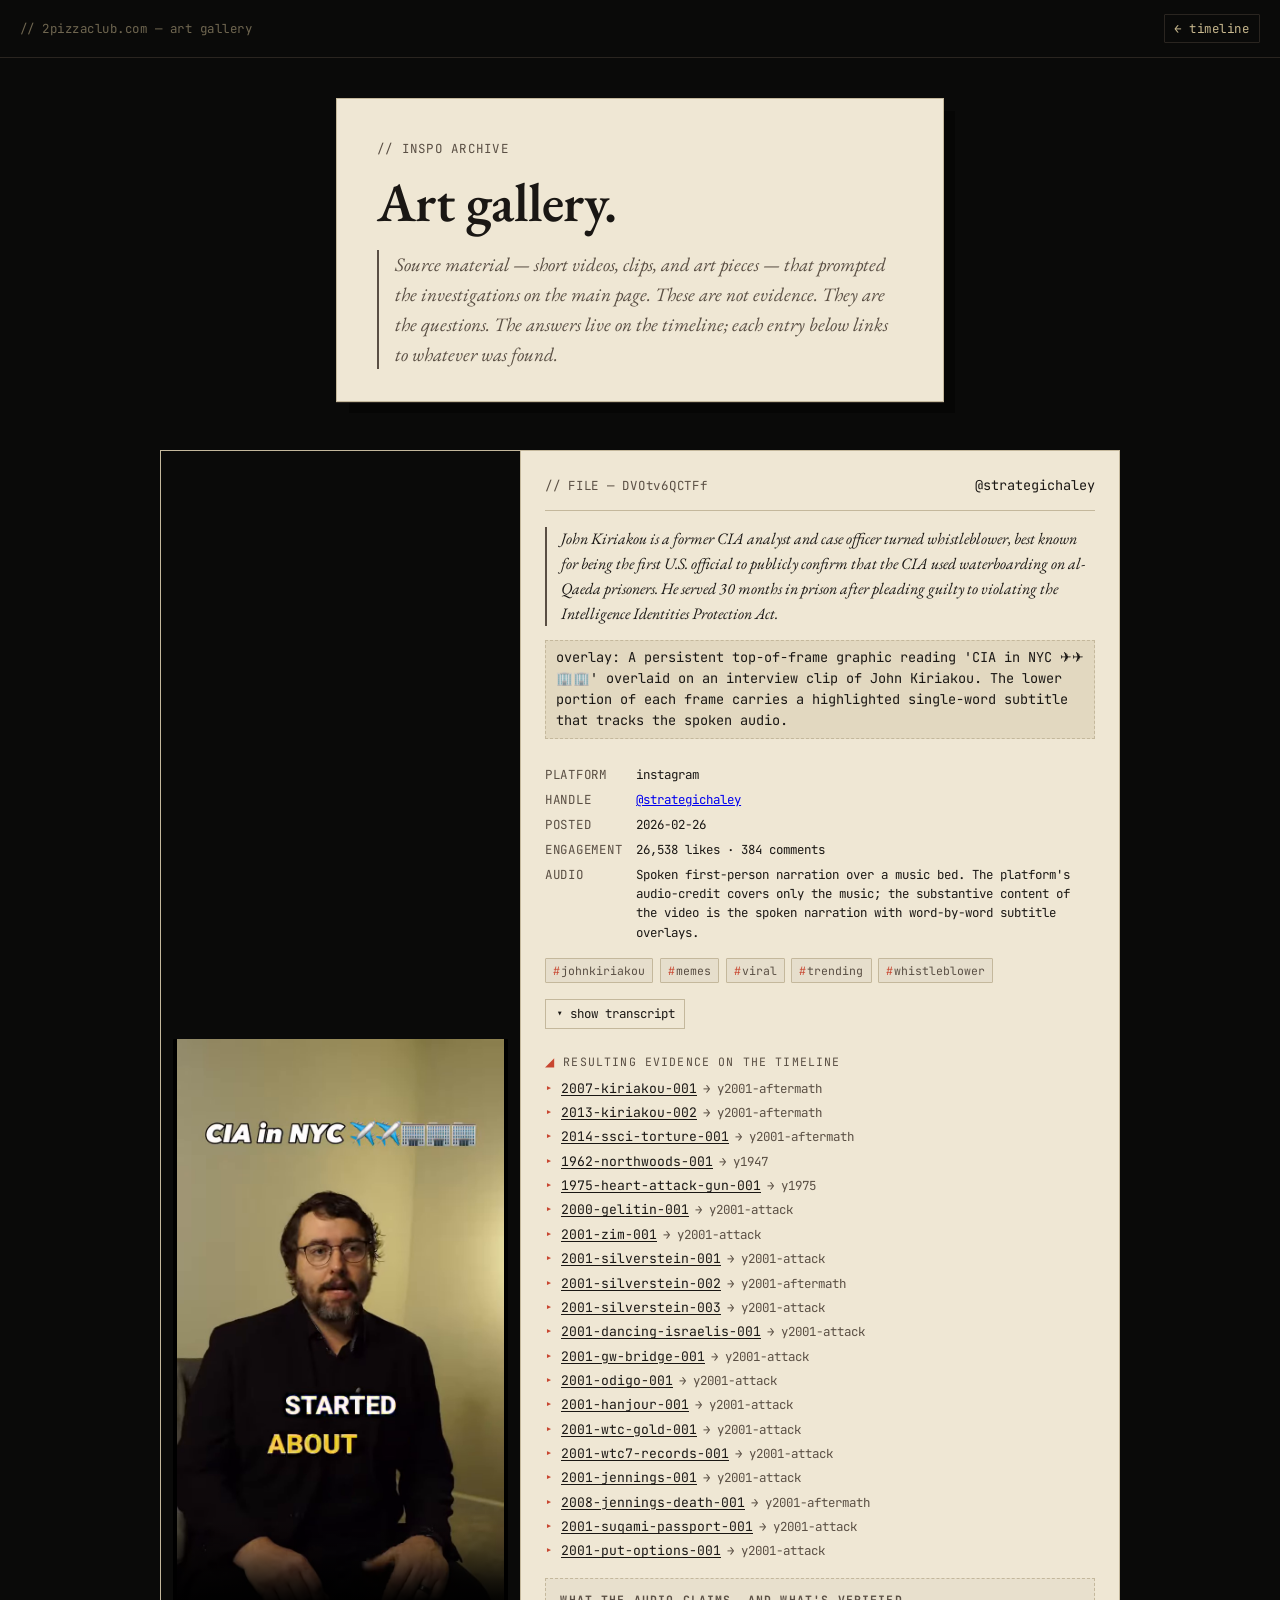
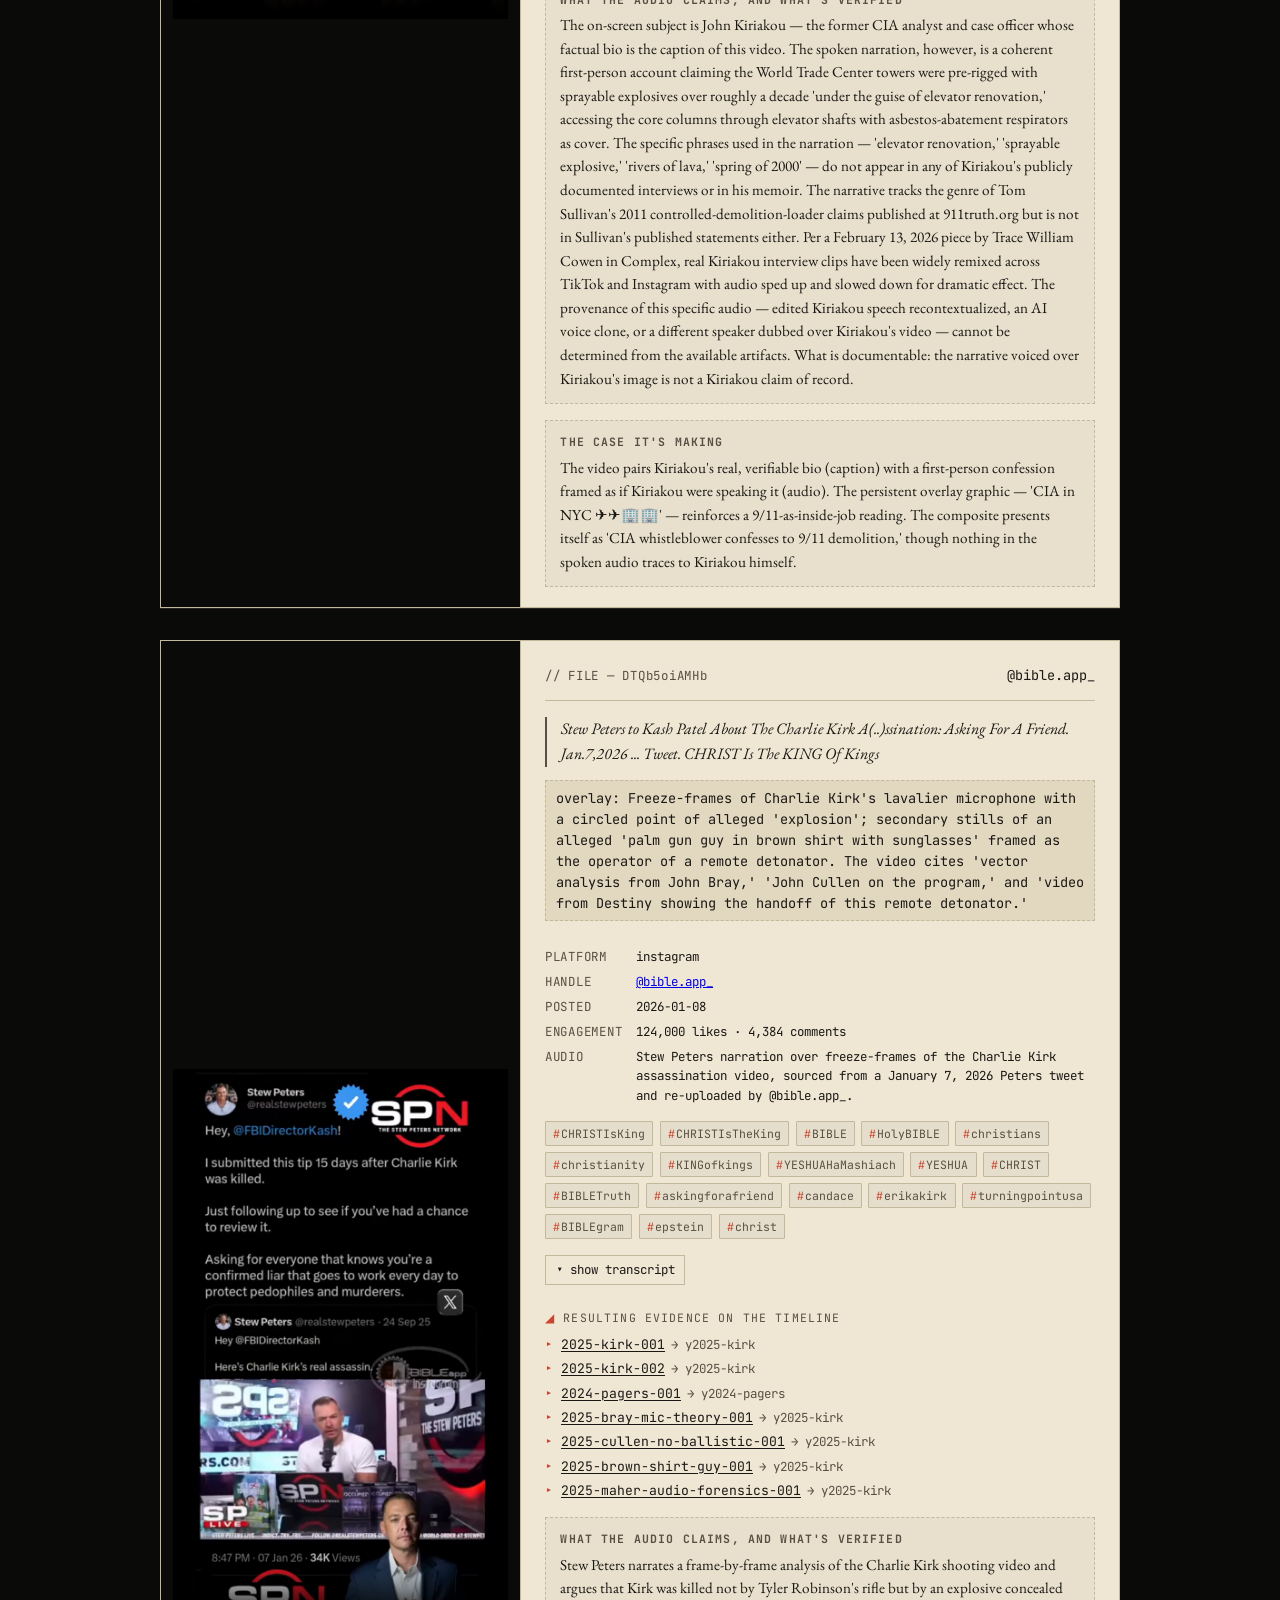
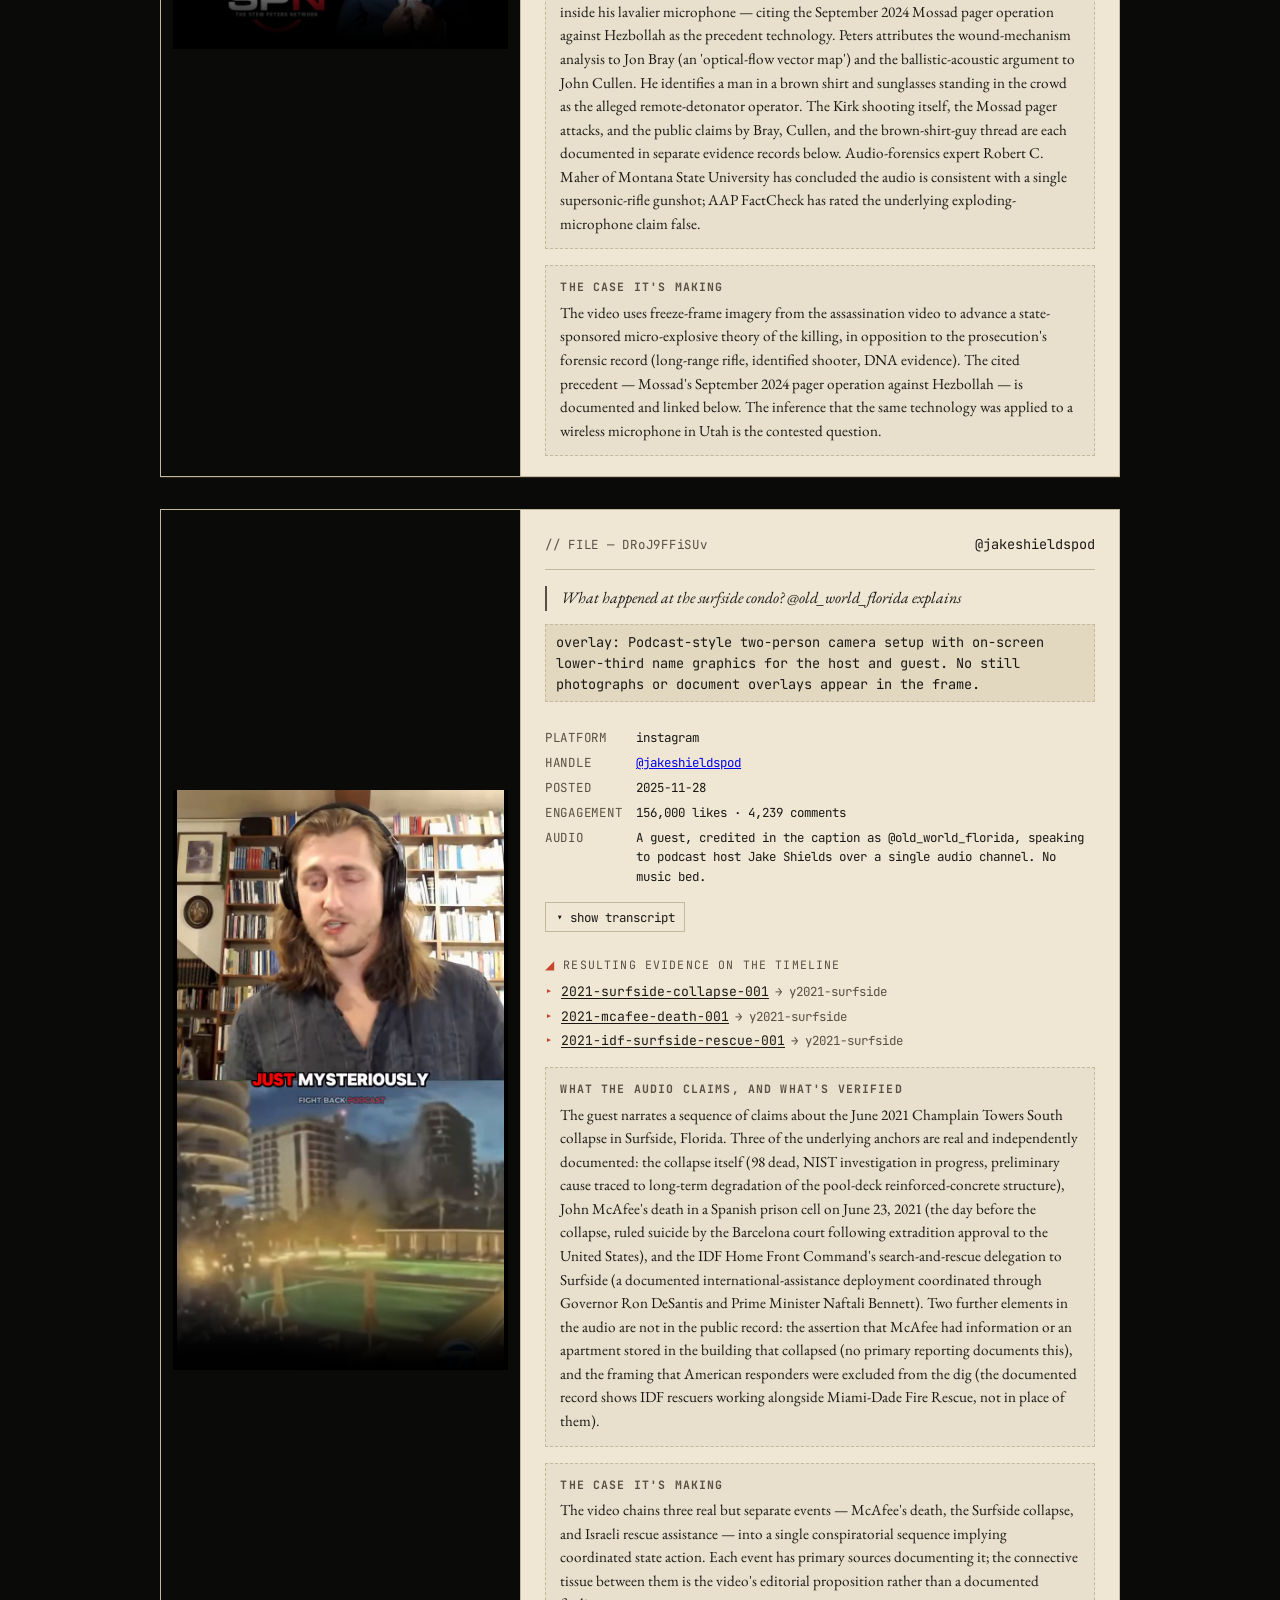
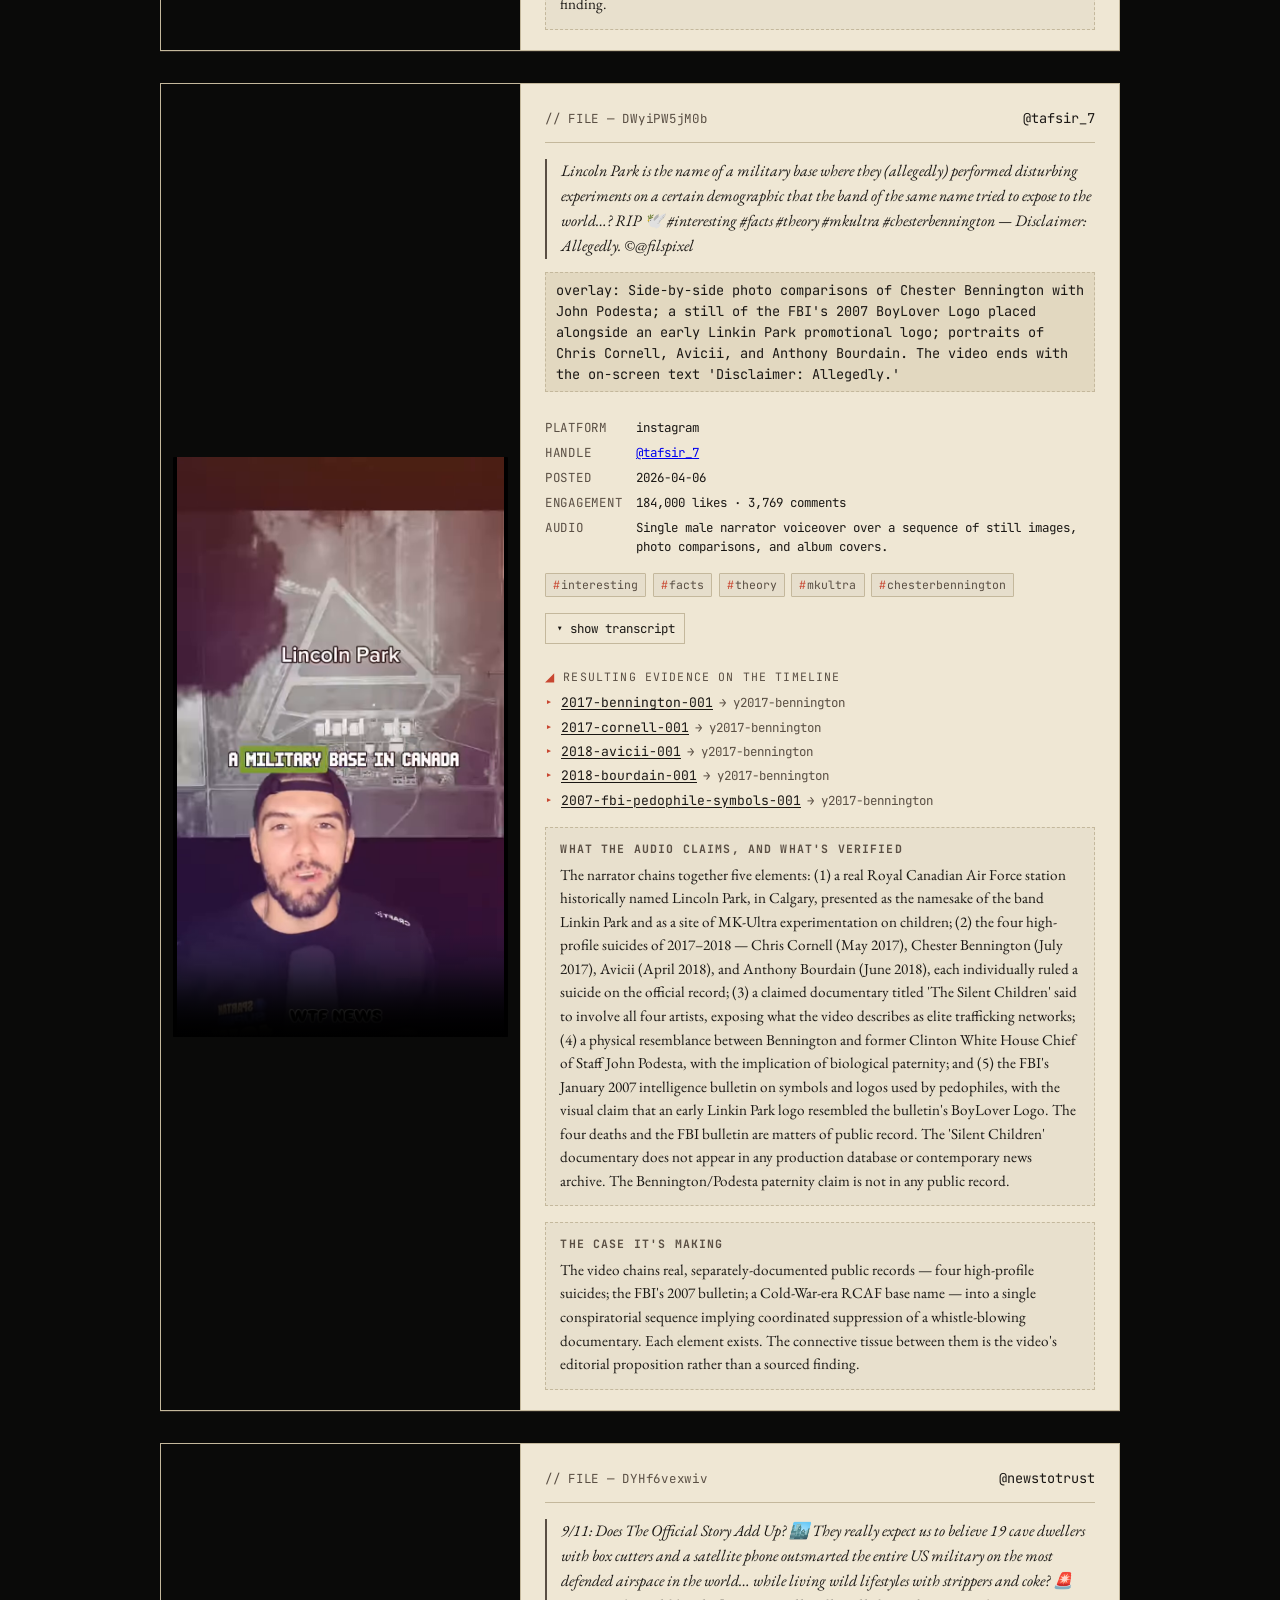
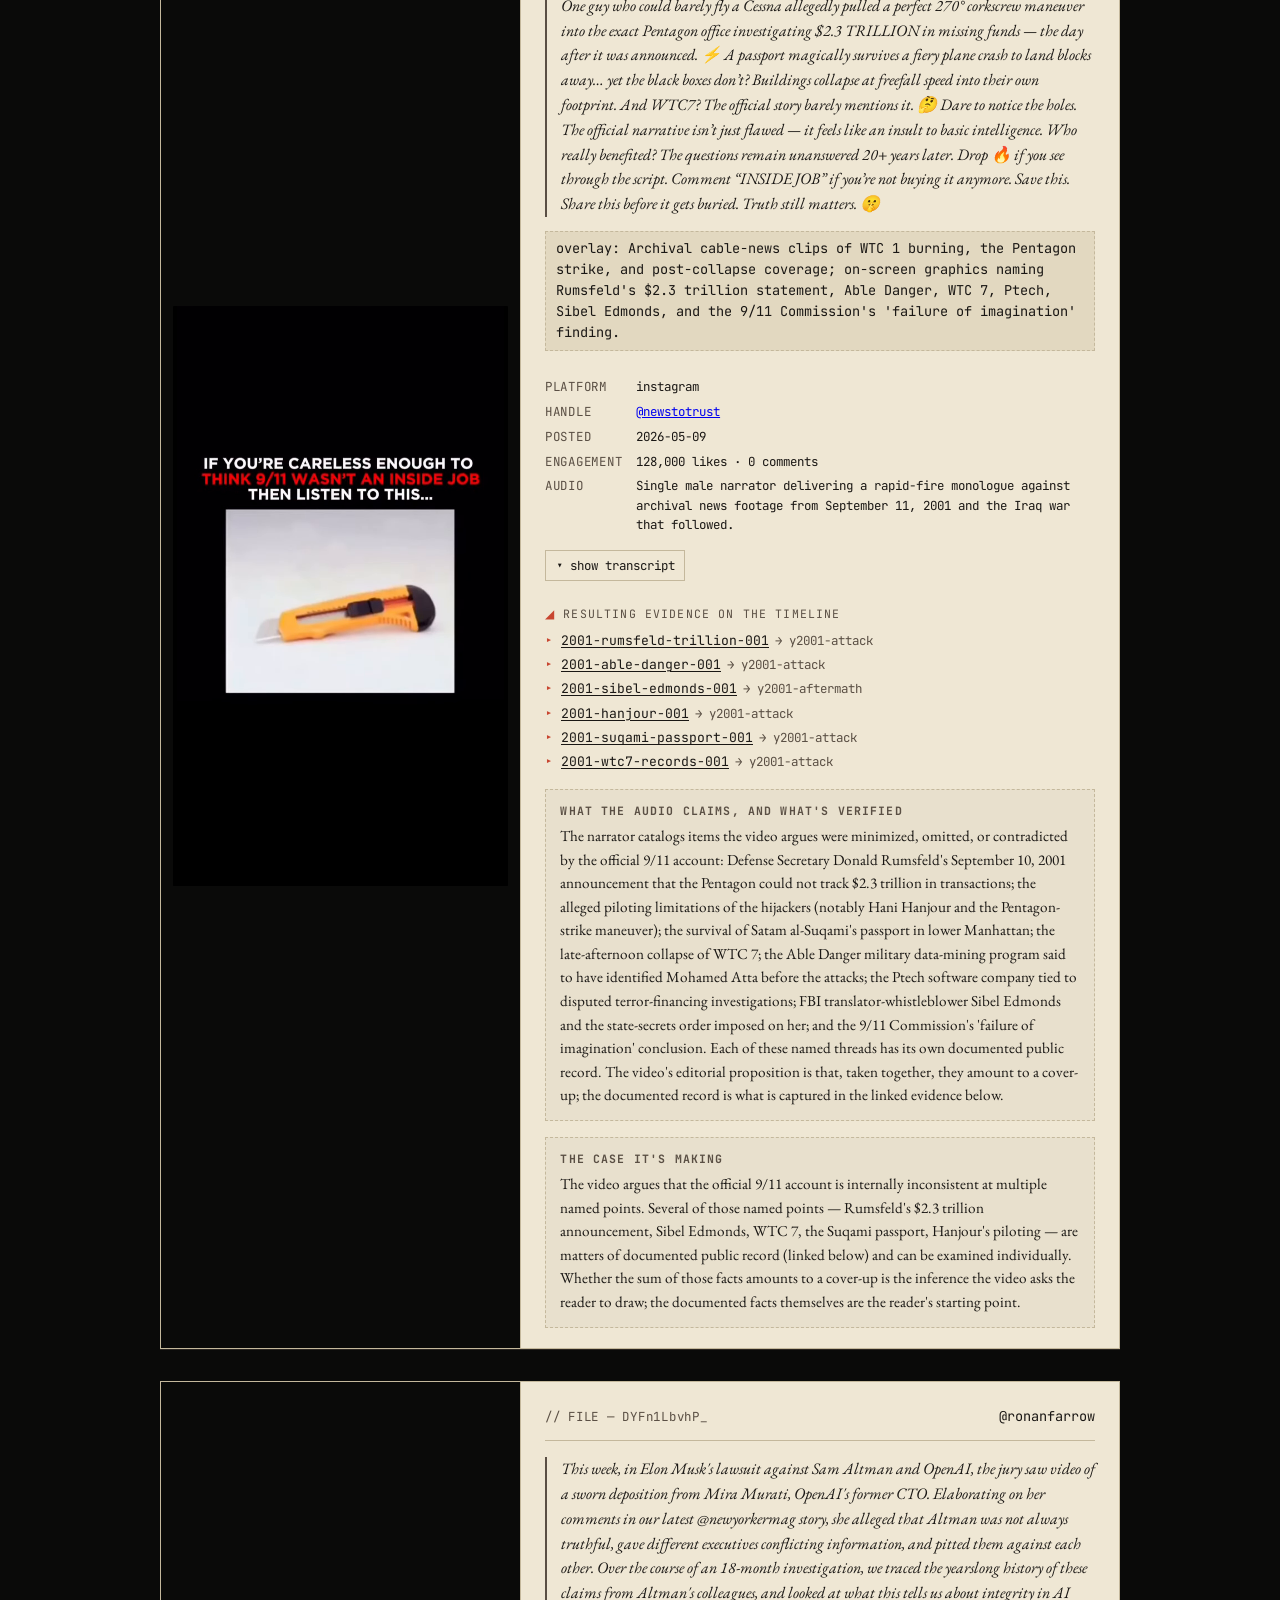
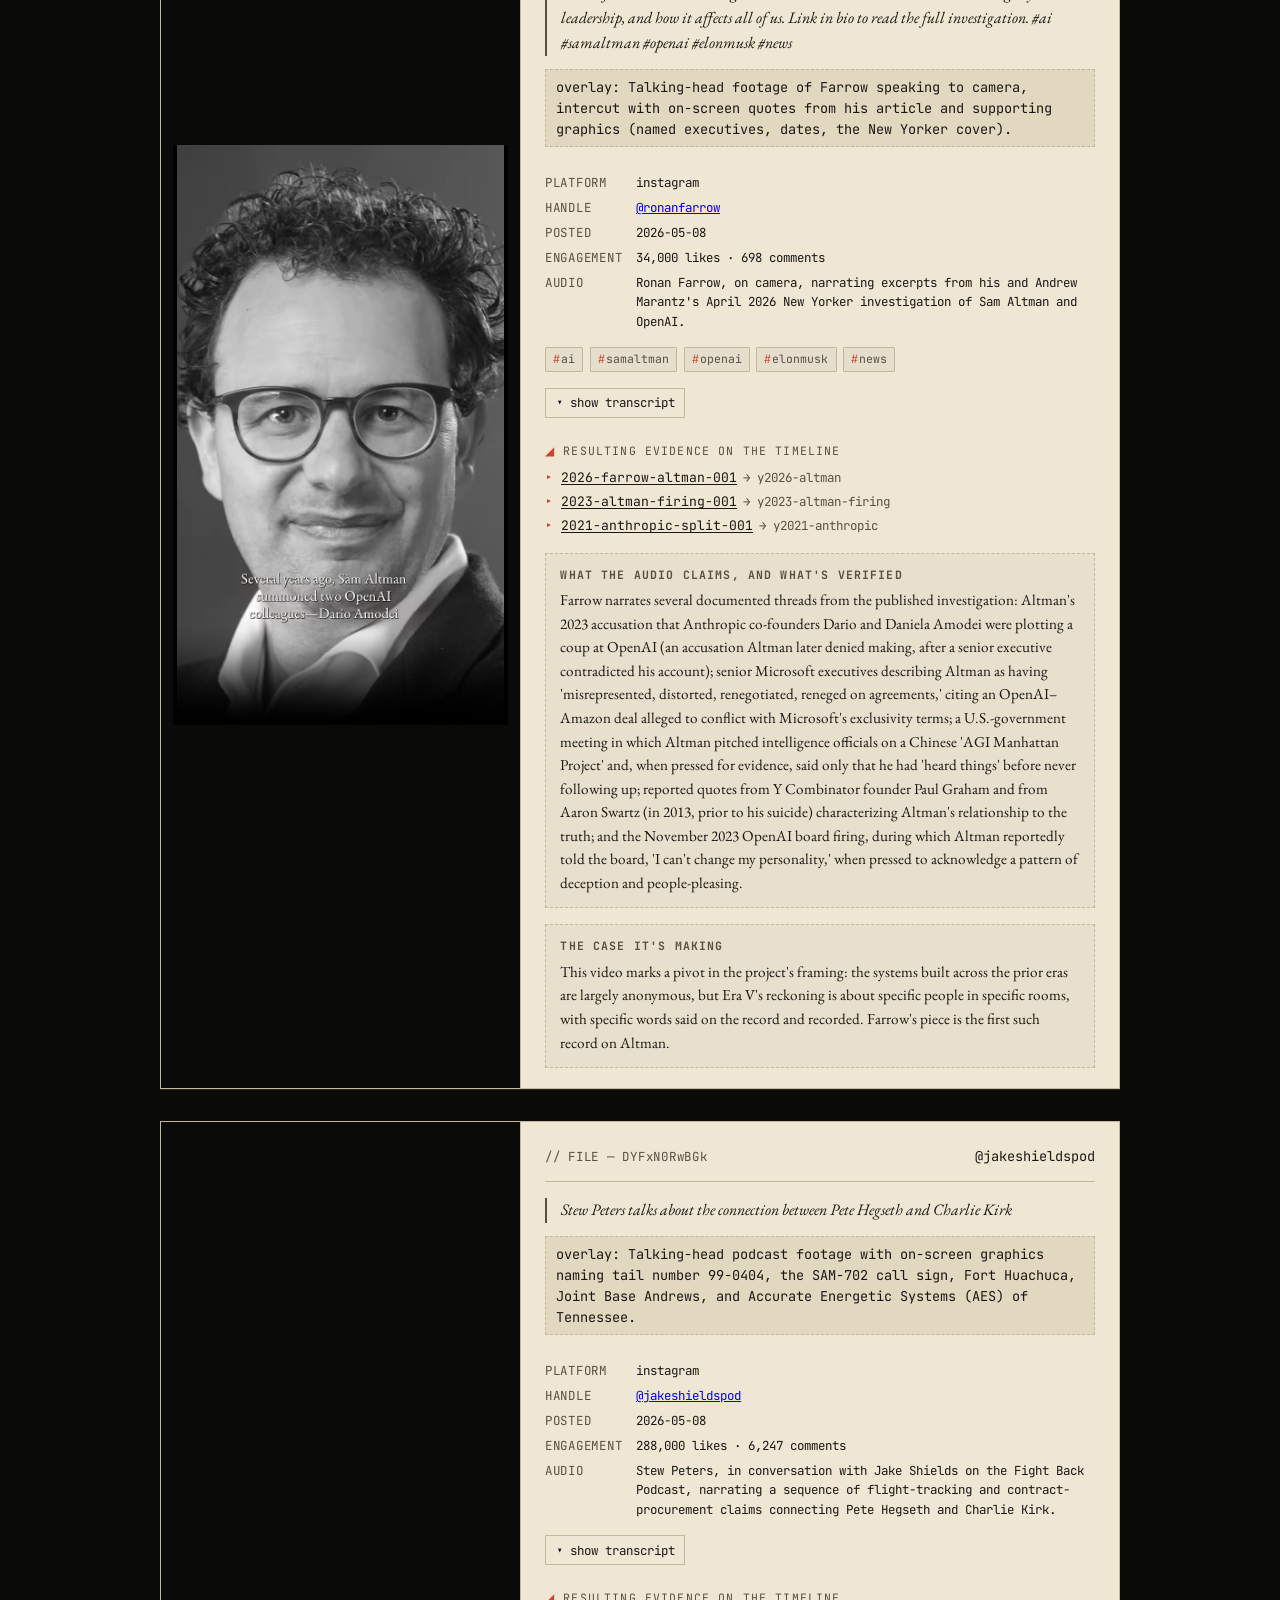
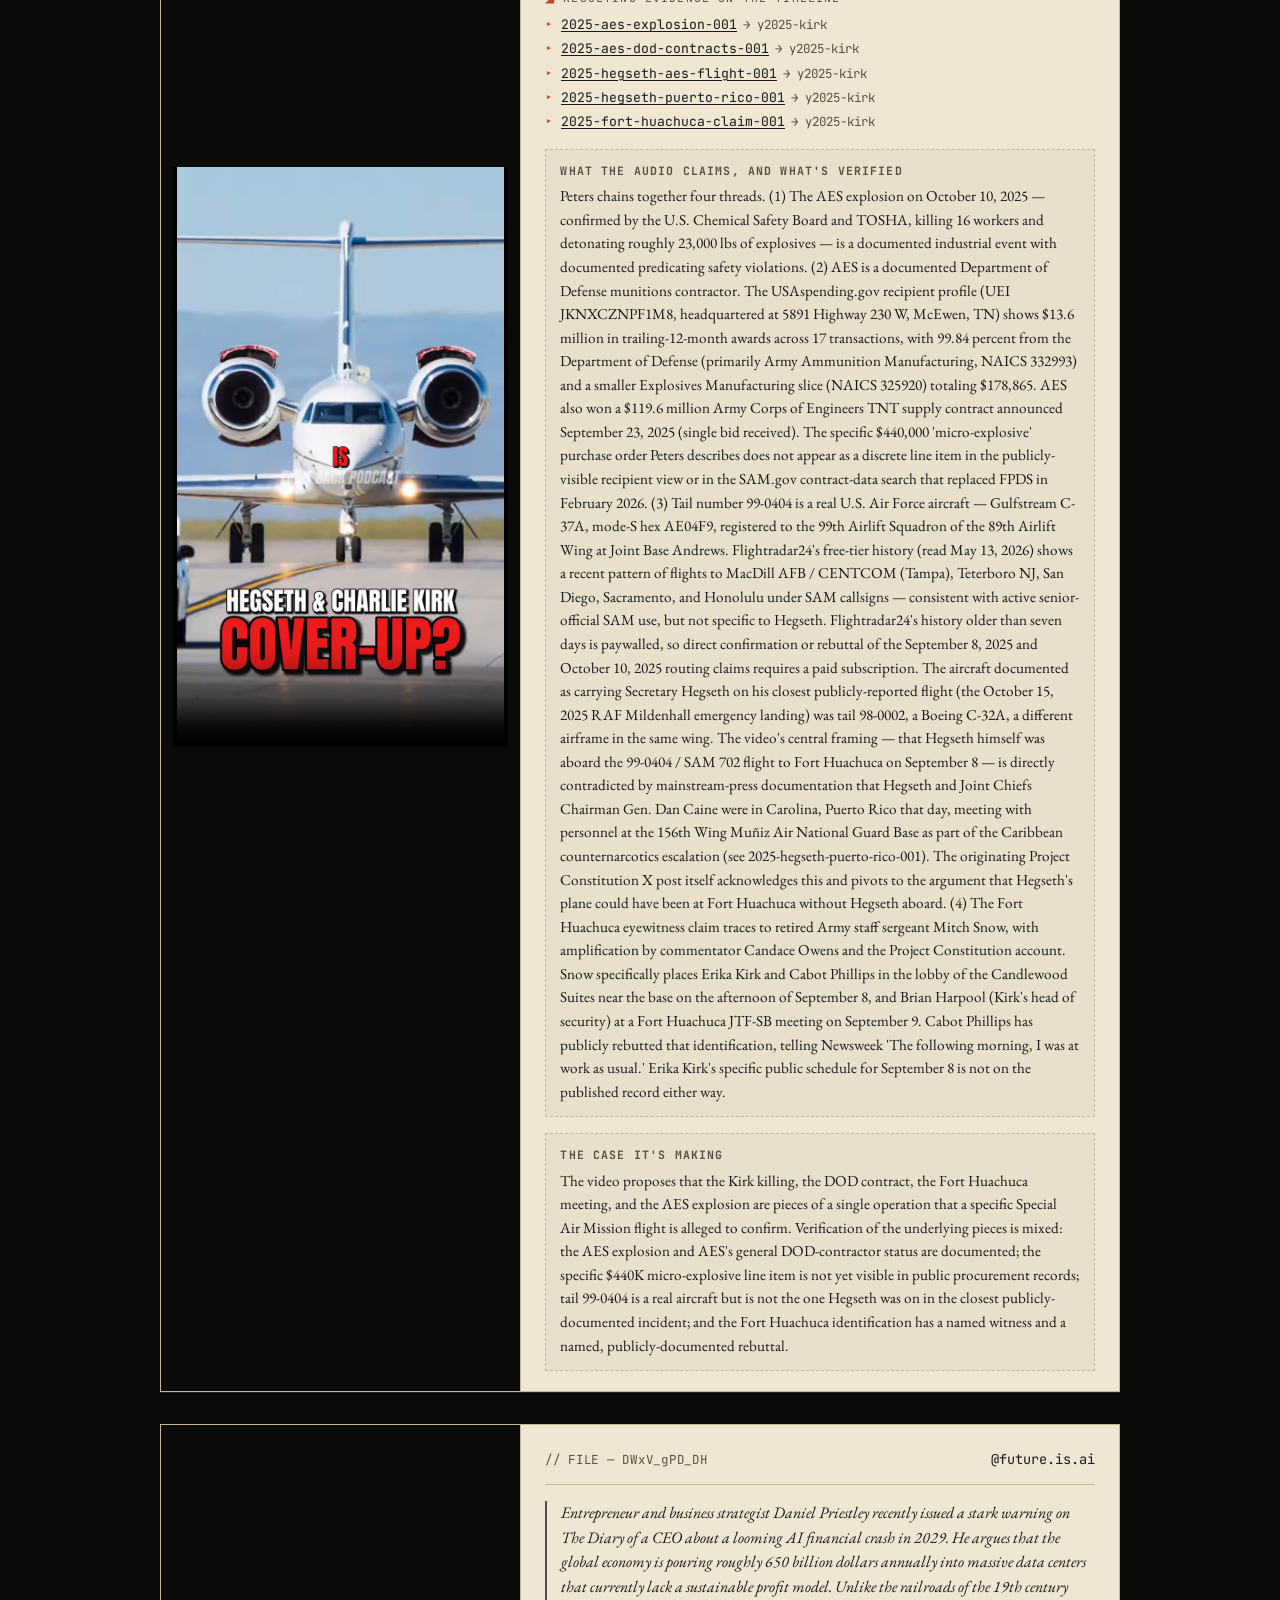
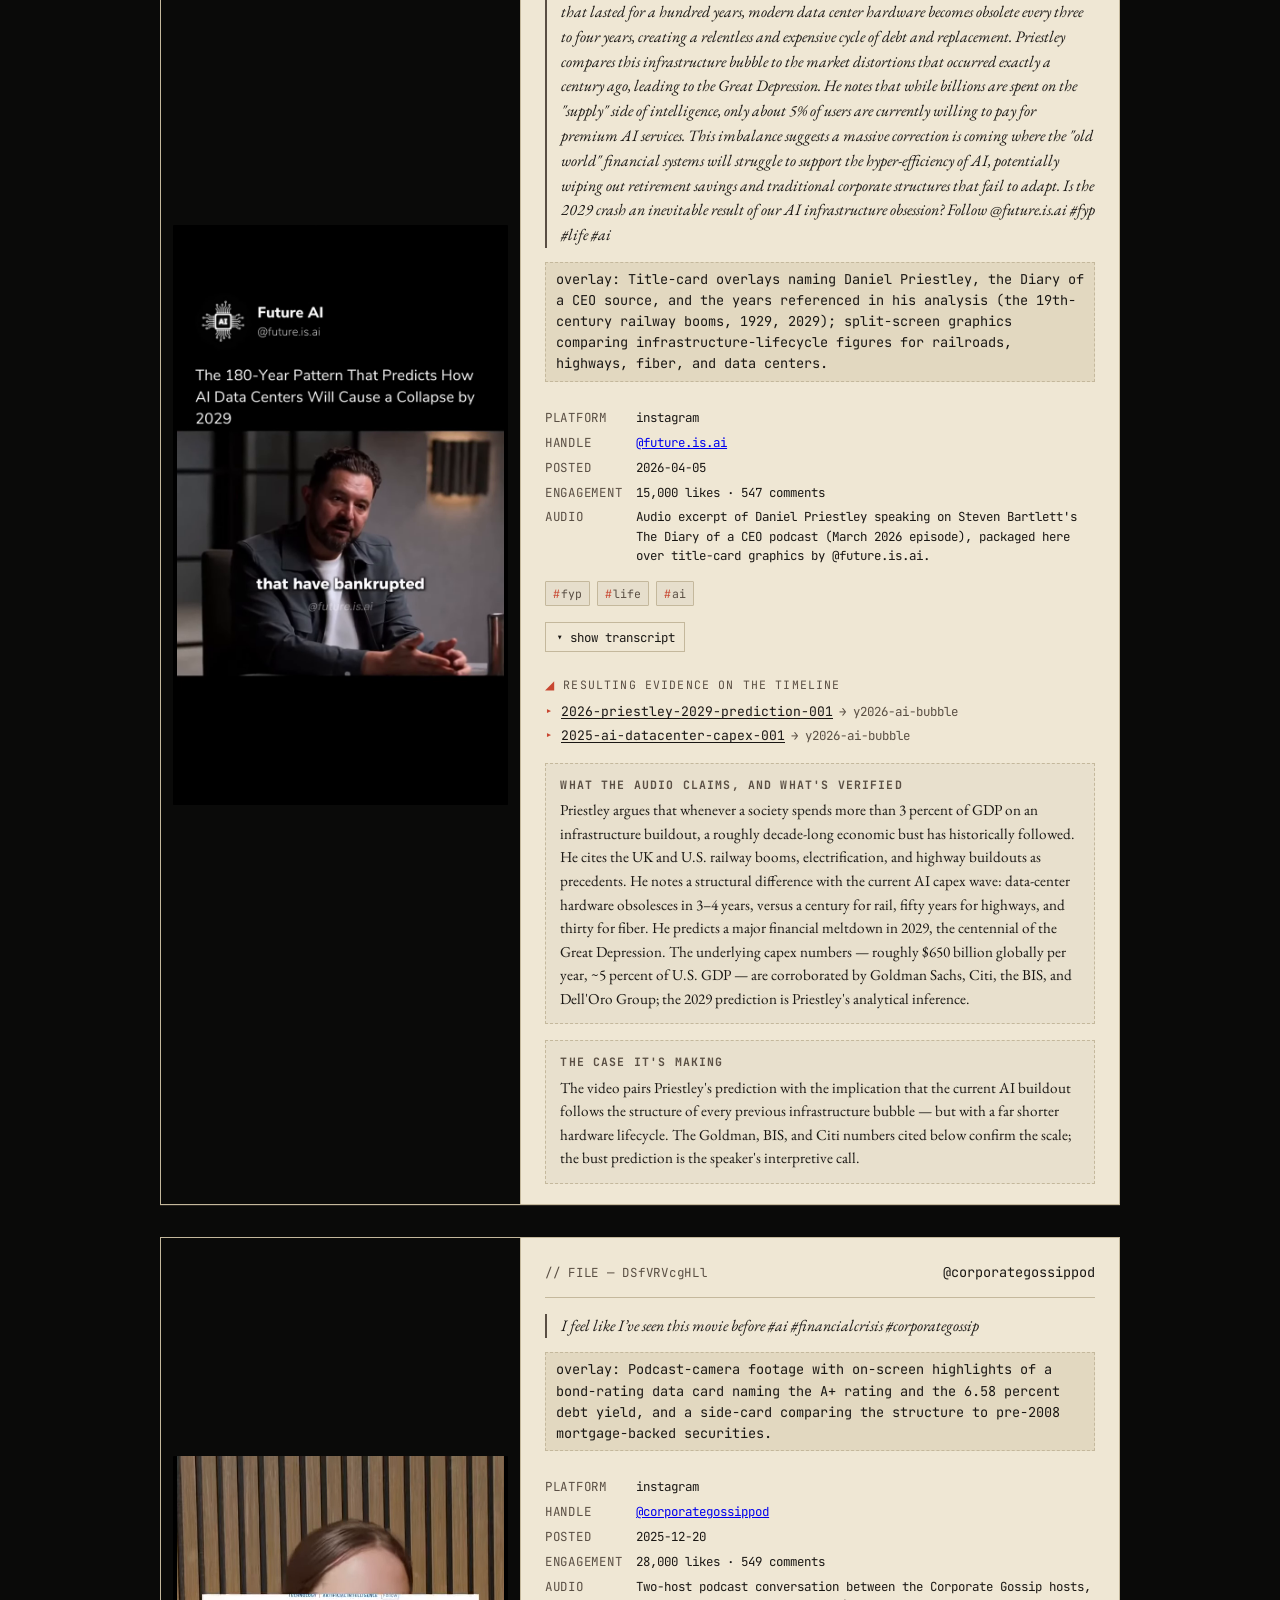
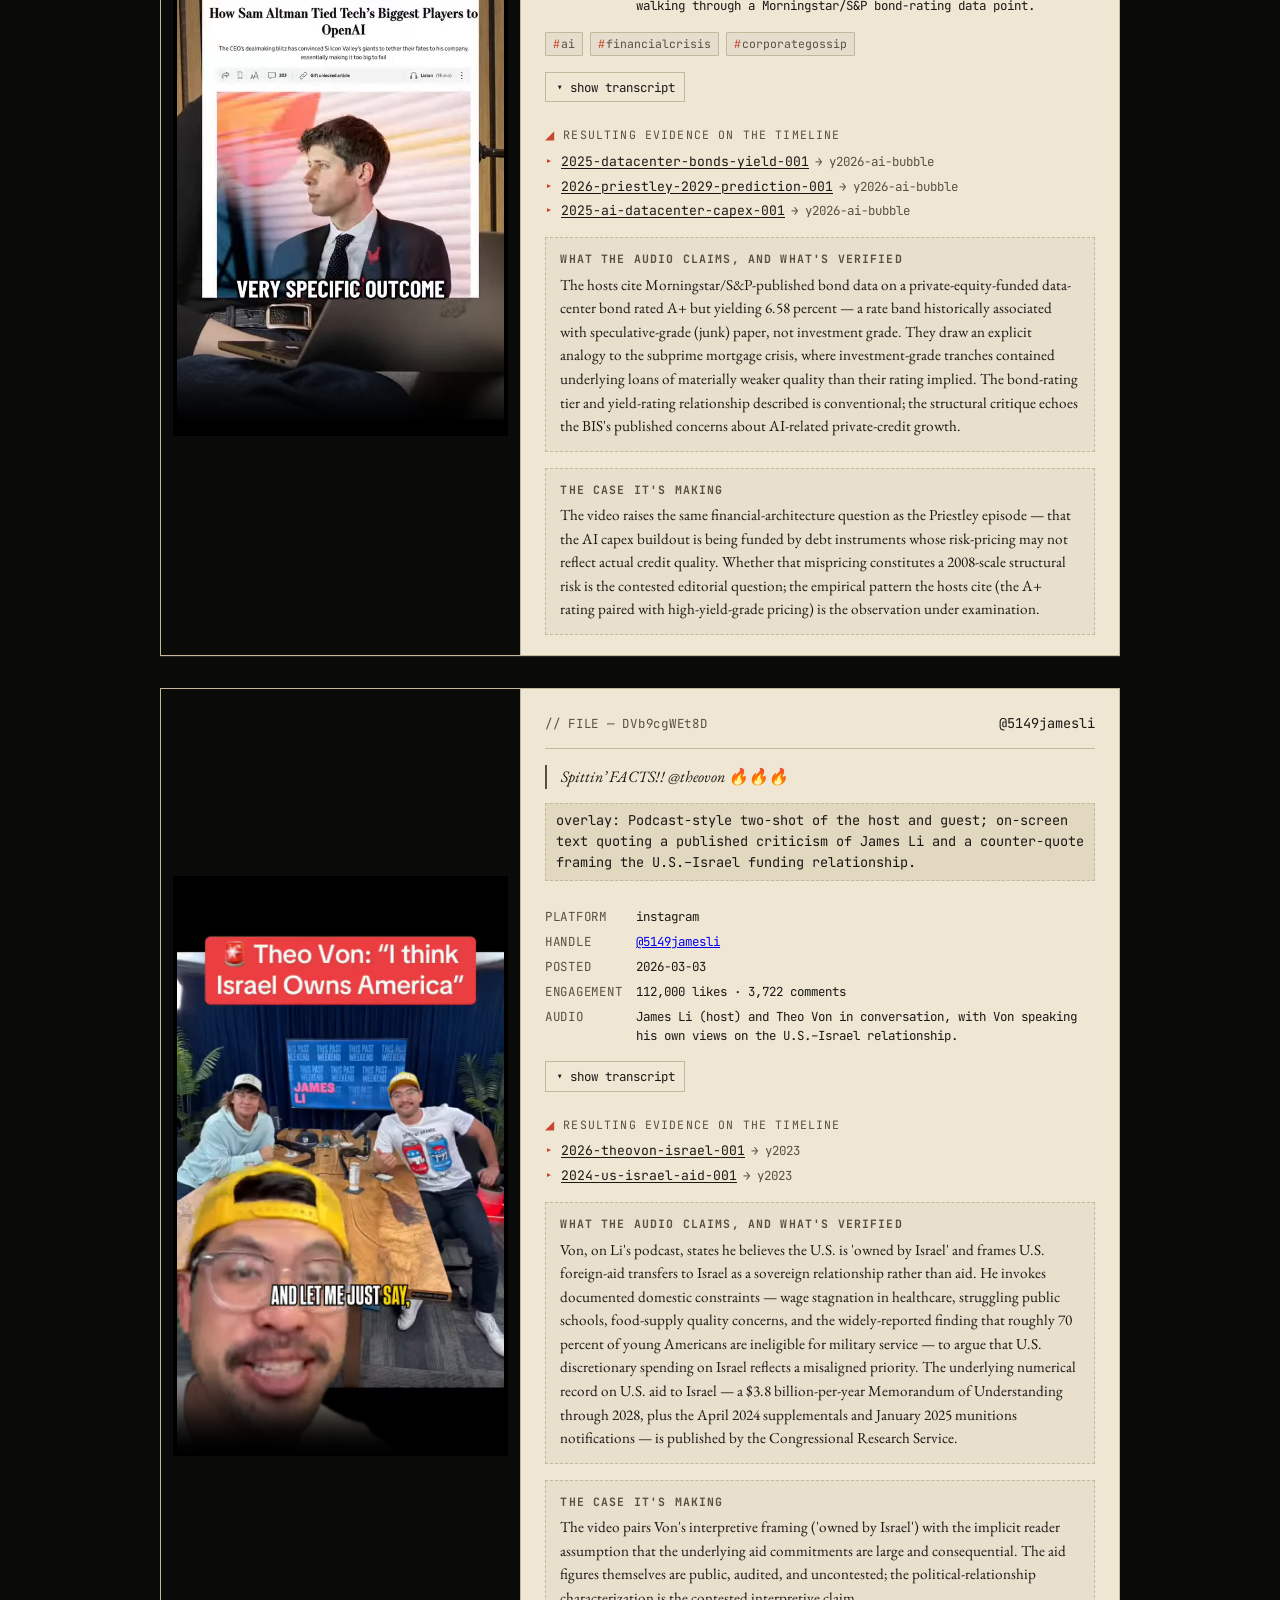
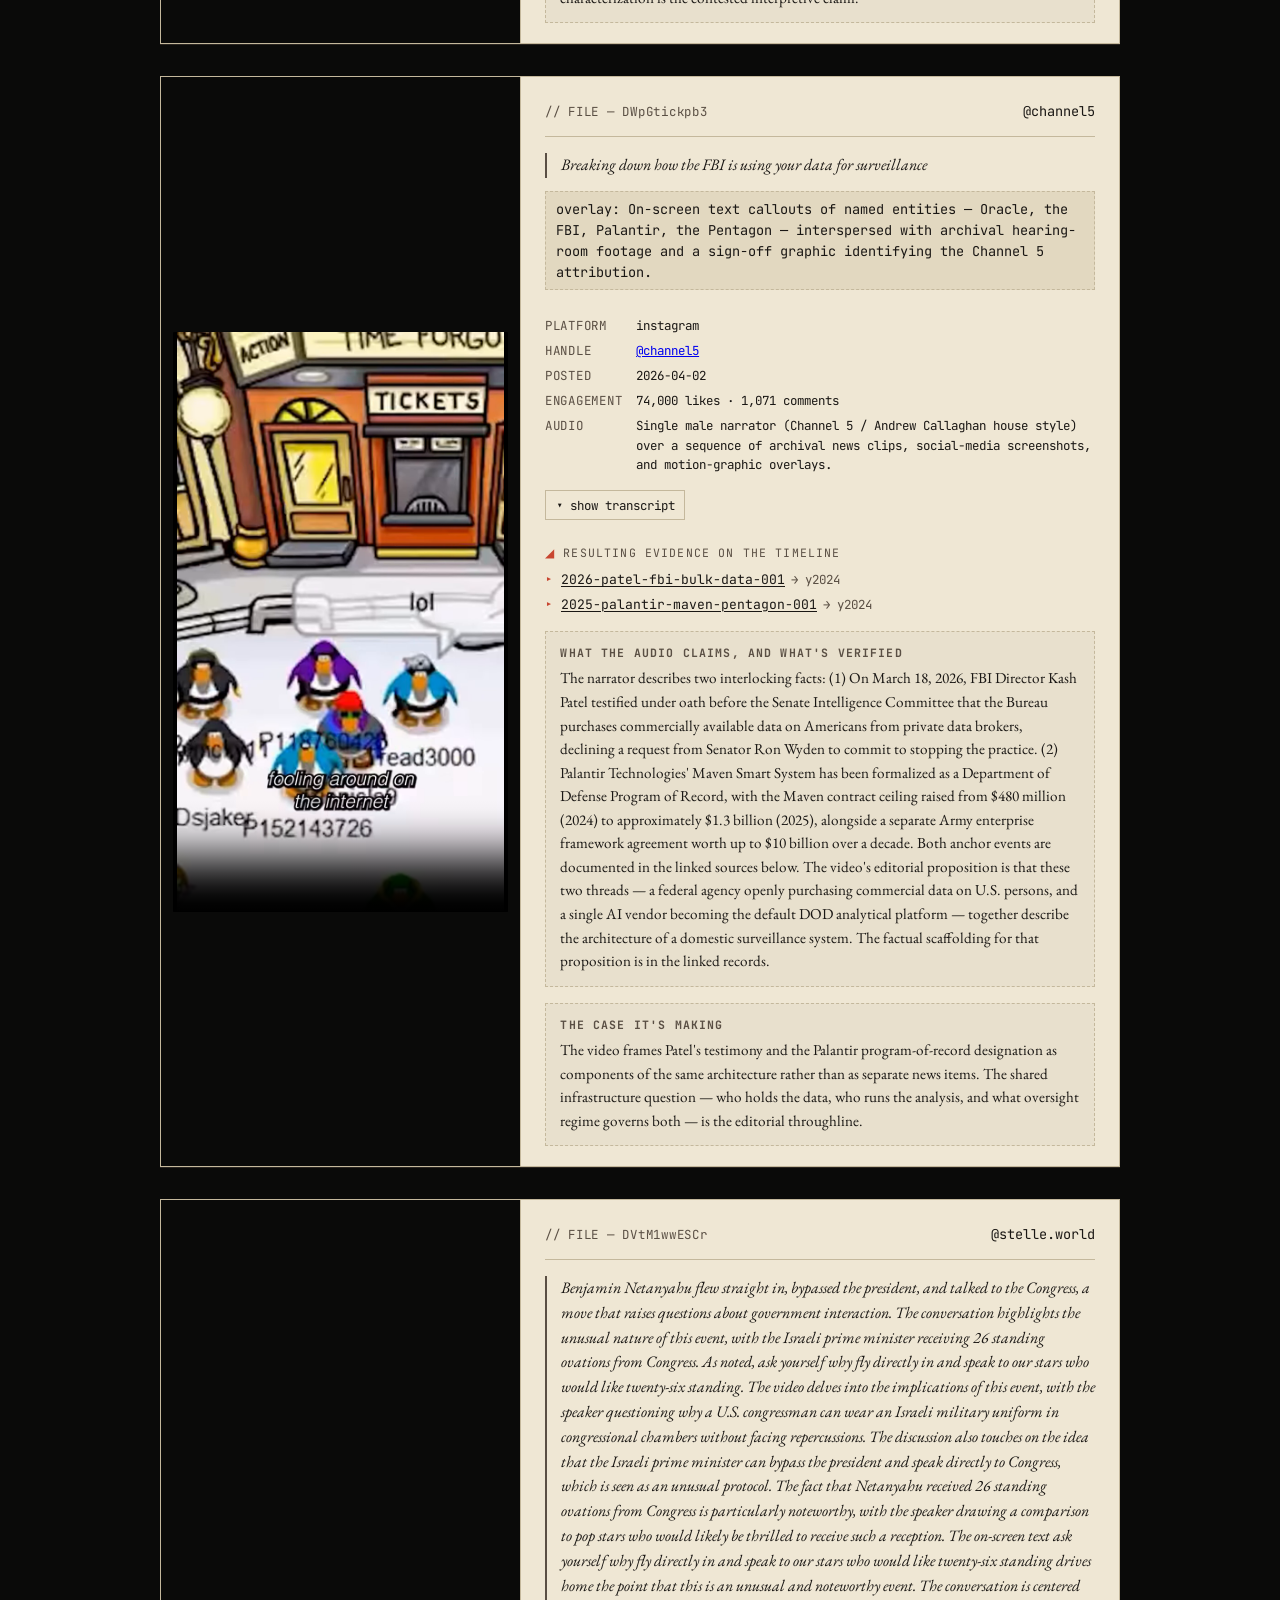
==== commit 15c0307d: "Voice overhaul: ship as consumer-facing - Strip all 40 [DRAFT BODY] placeholders from index.html; ch" ====
--- a/gallery/index.html
+++ b/gallery/index.html
@@ -19,15 +19,15 @@
 </head>
 <body>
     <header class="dossier-header">
-        <div class="filemark">// RECEIPTS · ART GALLERY</div>
-        <a class="exit-mark" href="../">← receipts</a>
+        <div class="filemark">// 2pizzaclub.com — art gallery</div>
+        <a class="exit-mark" href="../">← timeline</a>
     </header>
 
     <main class="gallery-main">
         <section class="gallery-intro">
             <p class="kicker">// INSPO ARCHIVE</p>
             <h1>Art gallery.</h1>
-            <p class="lede">Source material — reels, clips, art pieces — that prompted the investigations on the main page. These are not evidence. They are the questions. The answers live on the timeline; each entry below links to whatever was found.</p>
+            <p class="lede">Source material — short videos, clips, and art pieces — that prompted the investigations on the main page. These are not evidence. They are the questions. The answers live on the timeline; each entry below links to whatever was found.</p>
         </section>
 
         <section class="gallery-list" id="gallery-list">
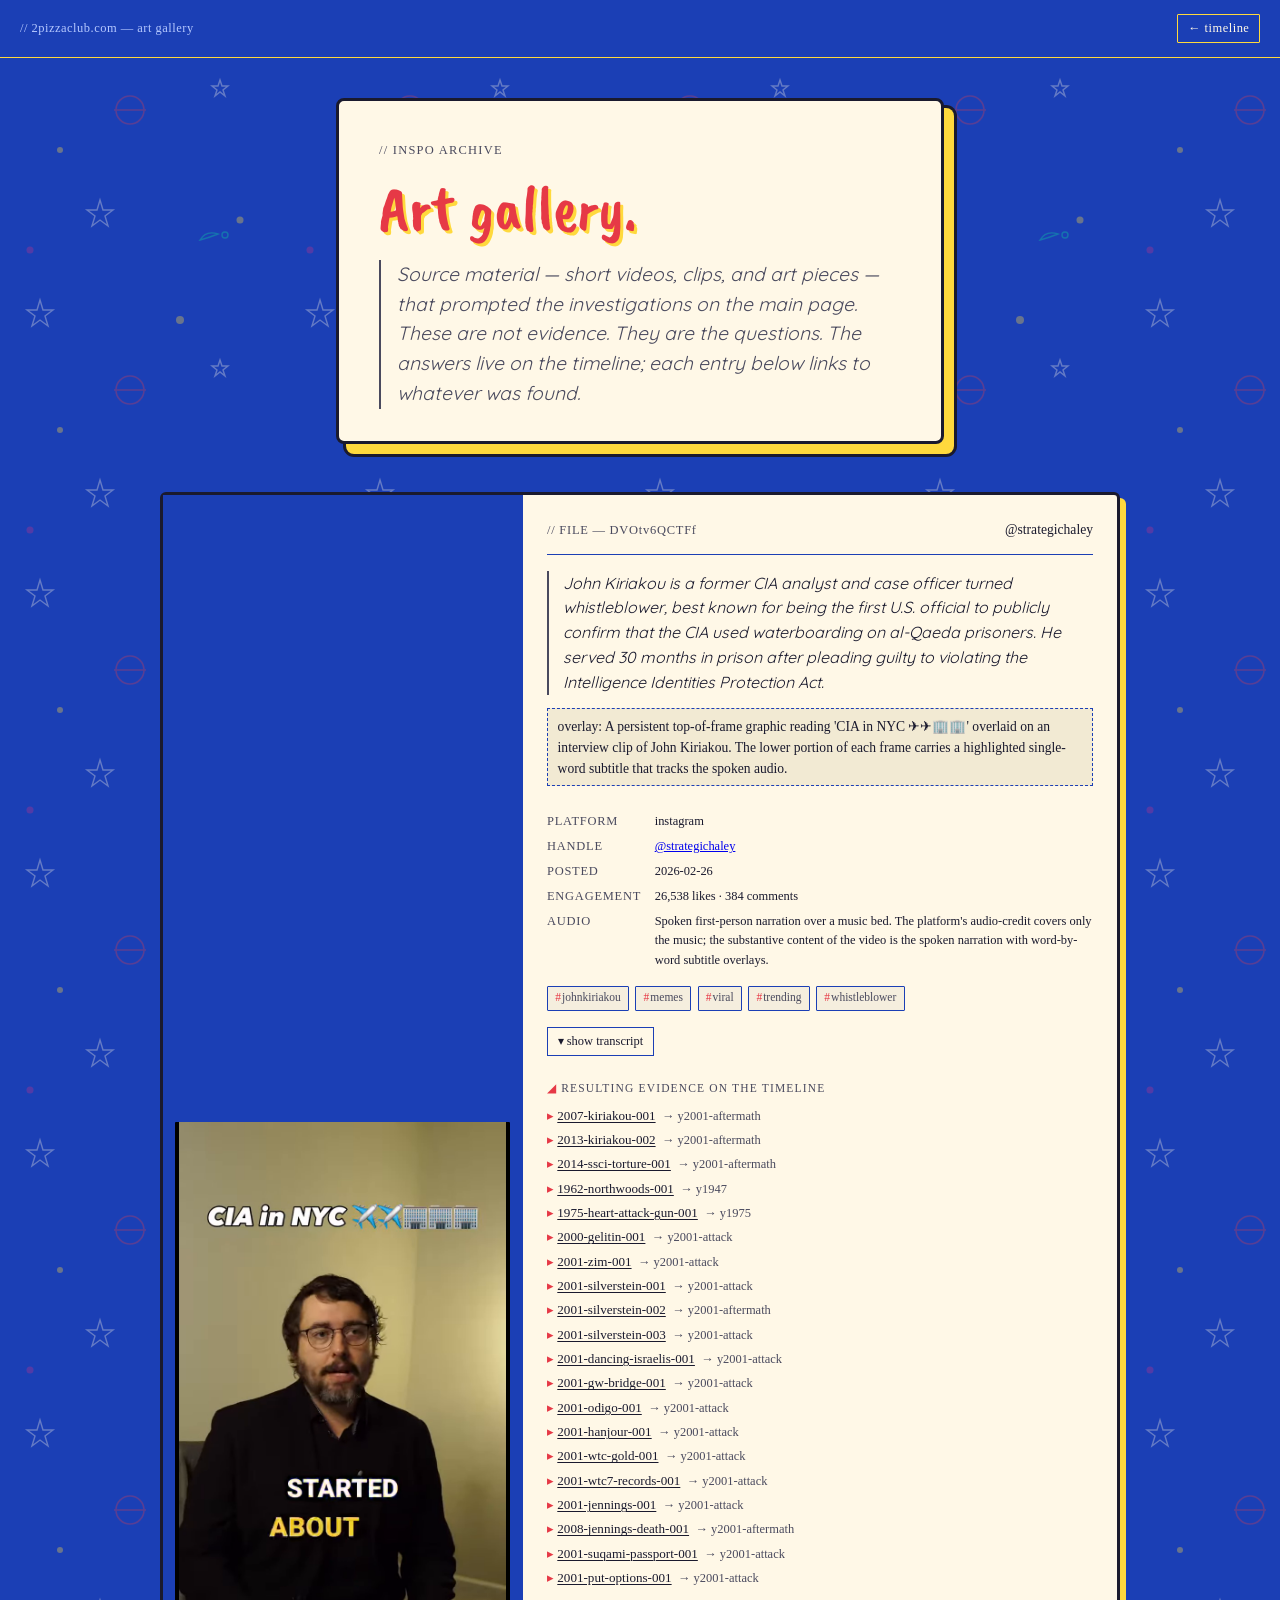
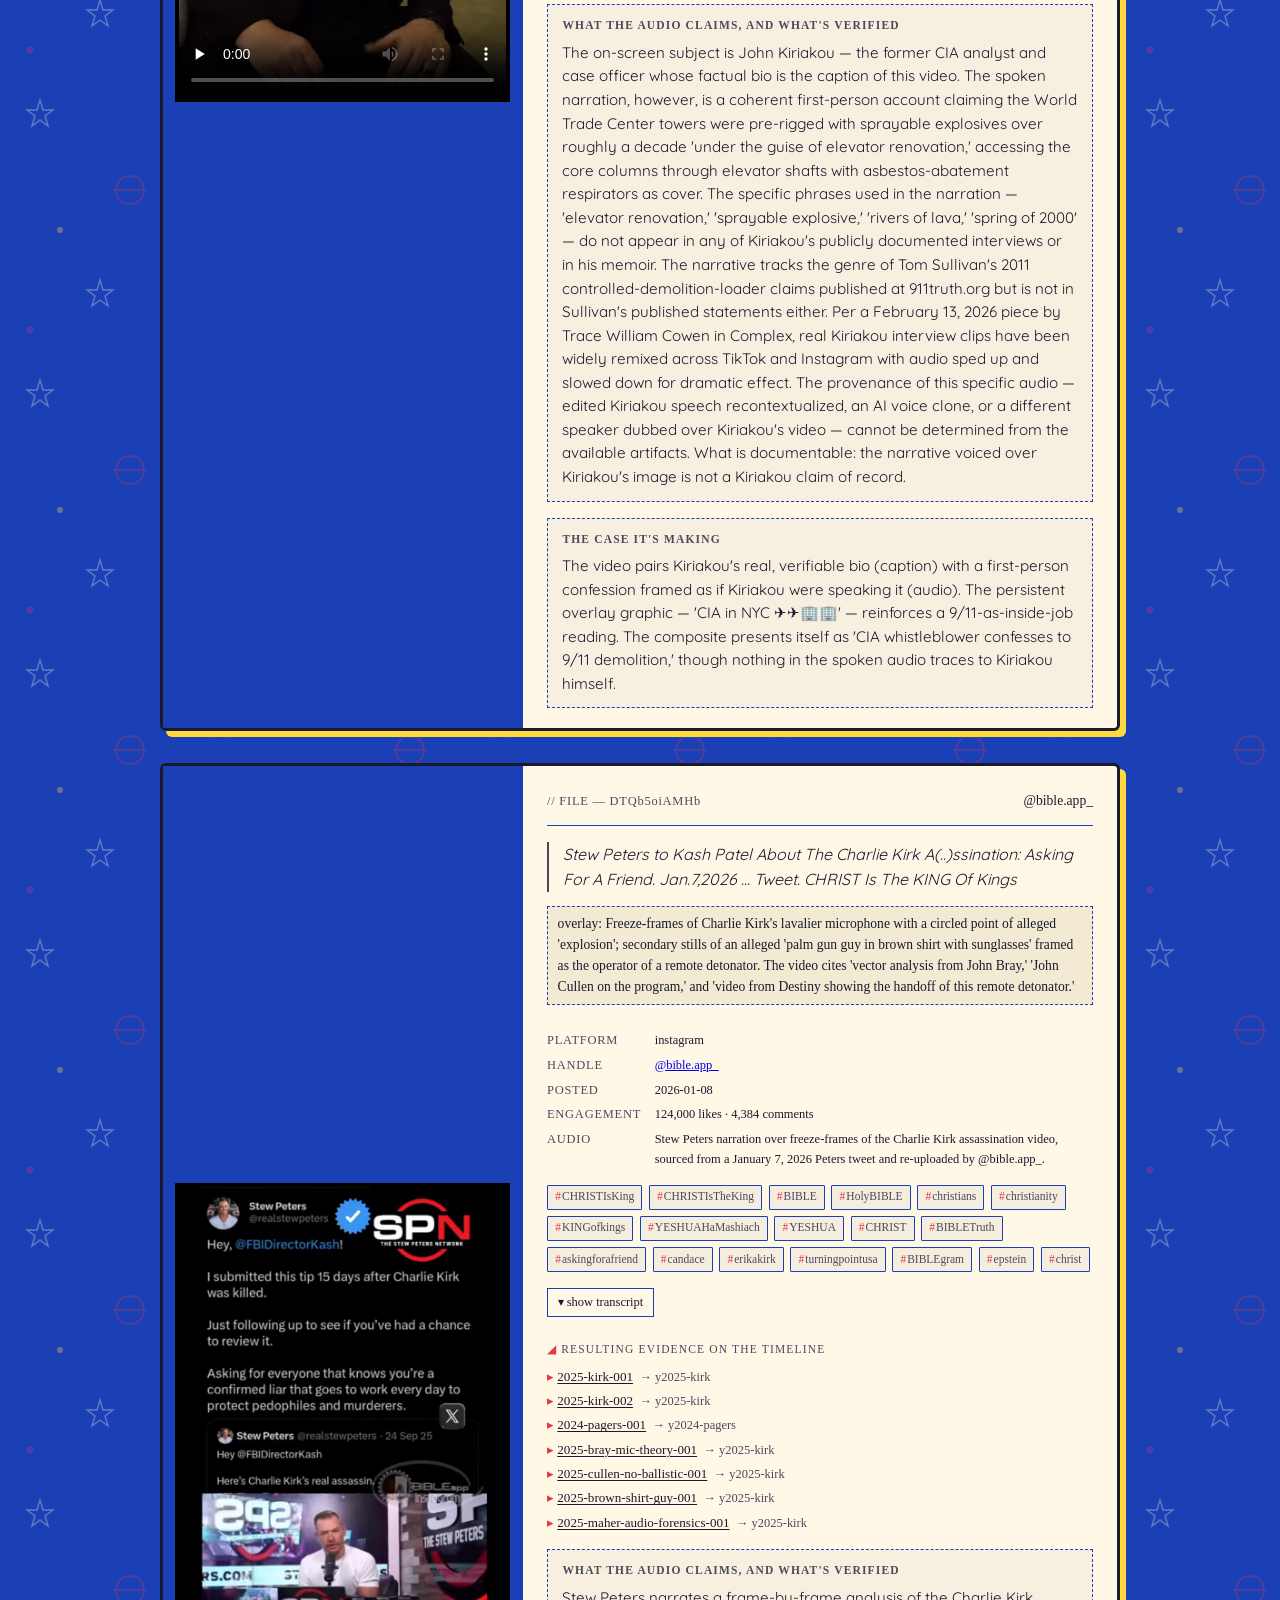
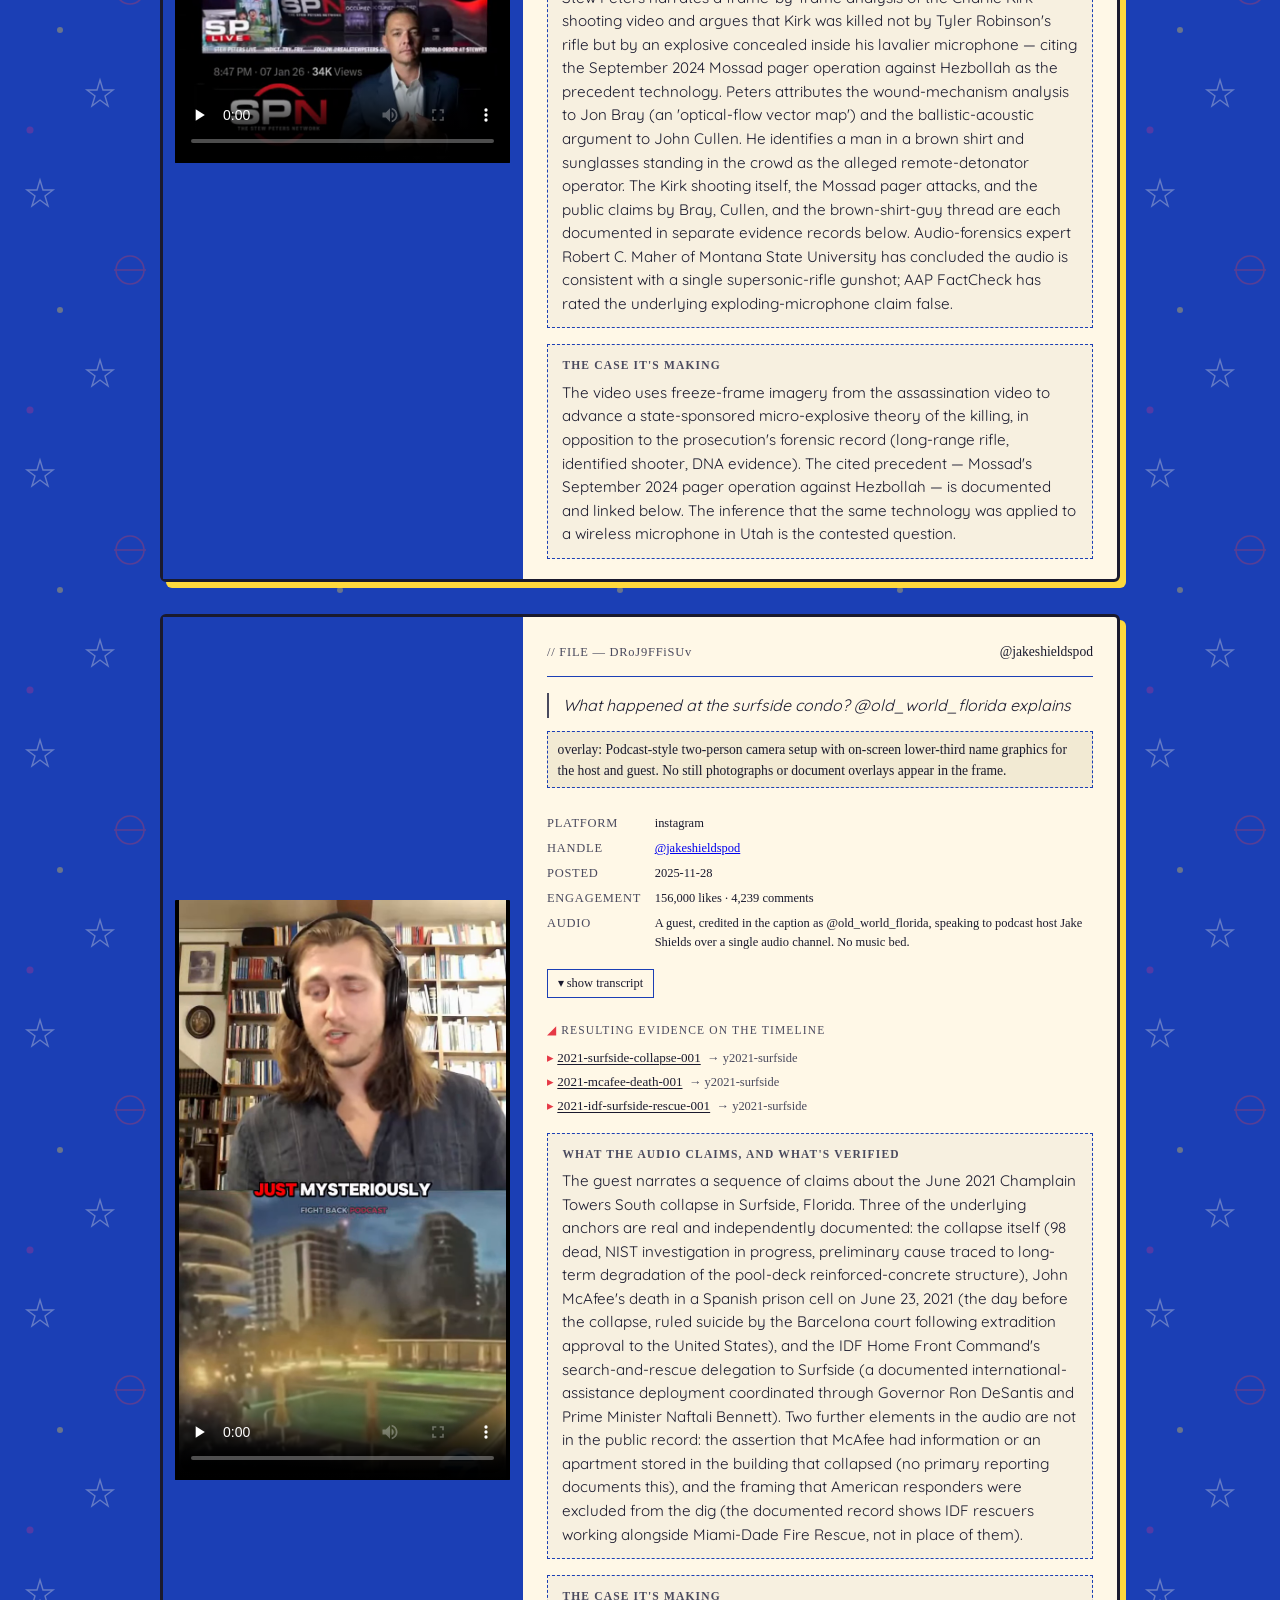
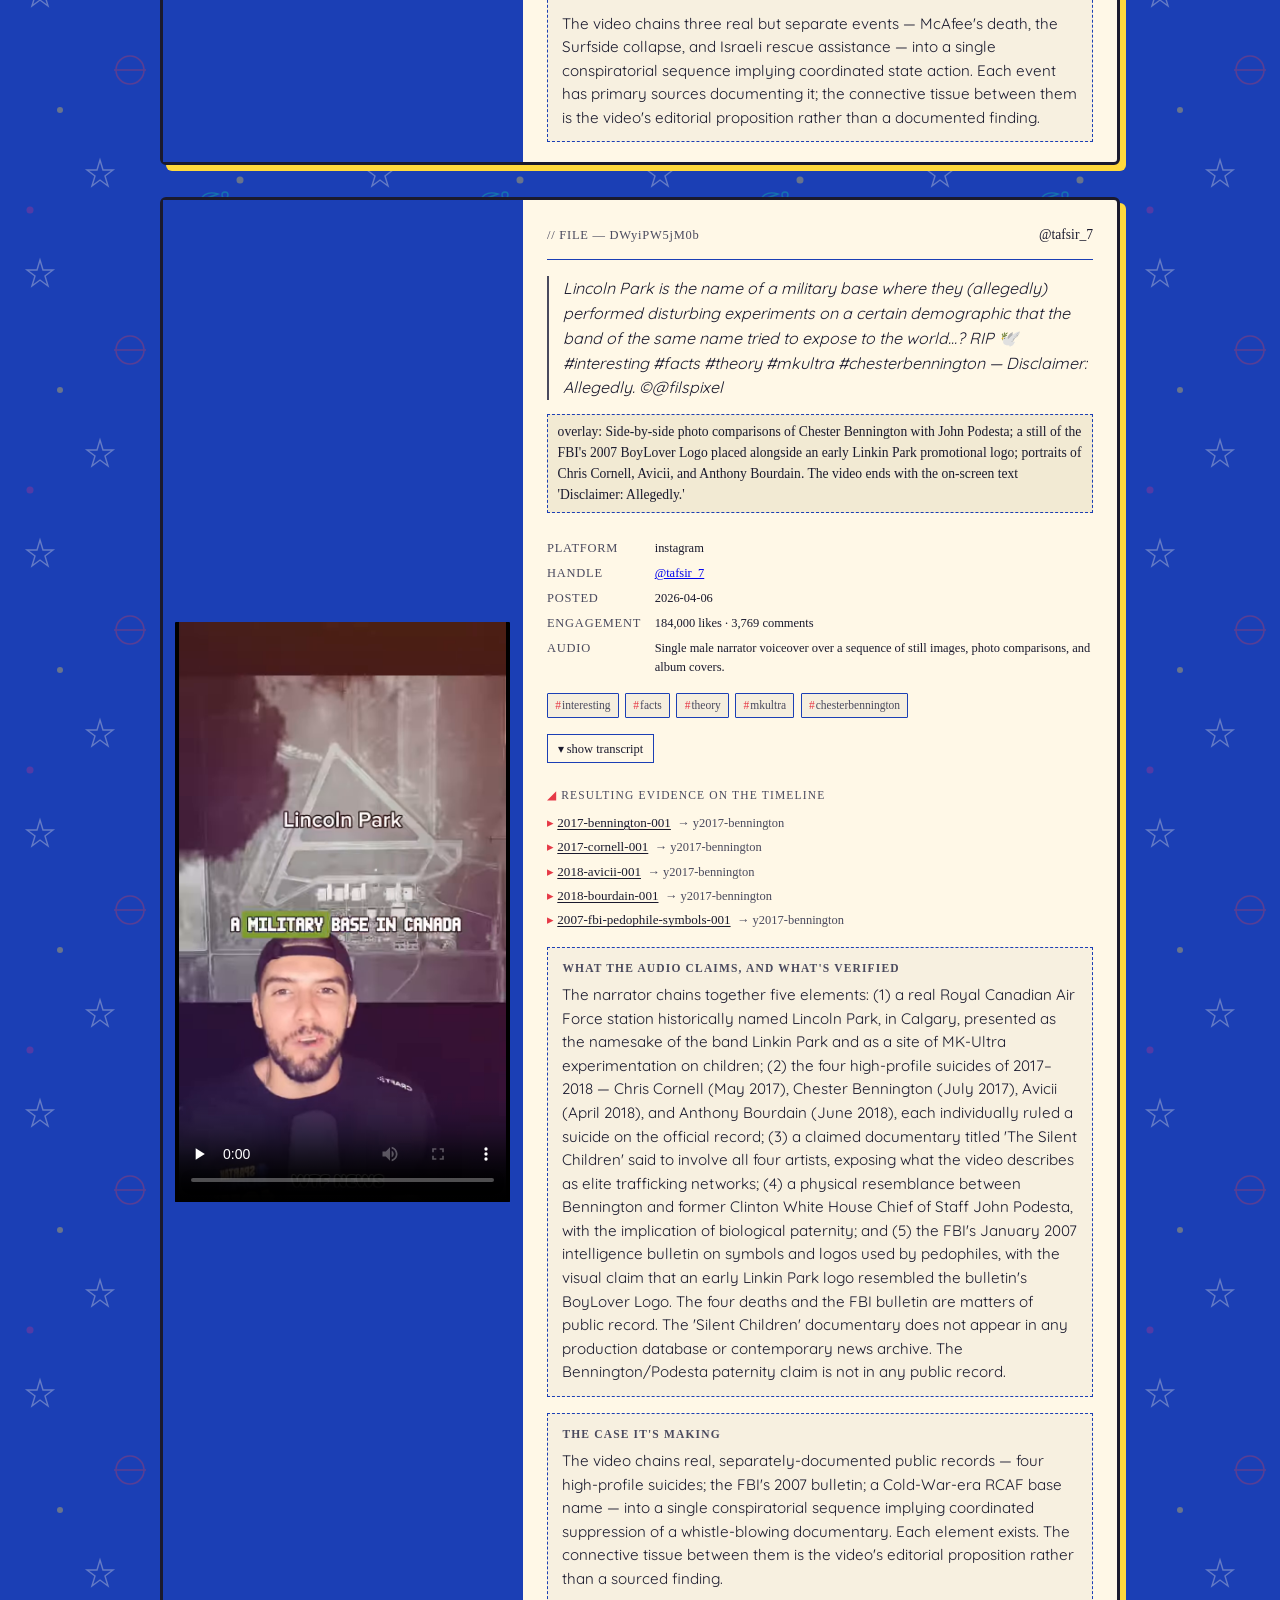
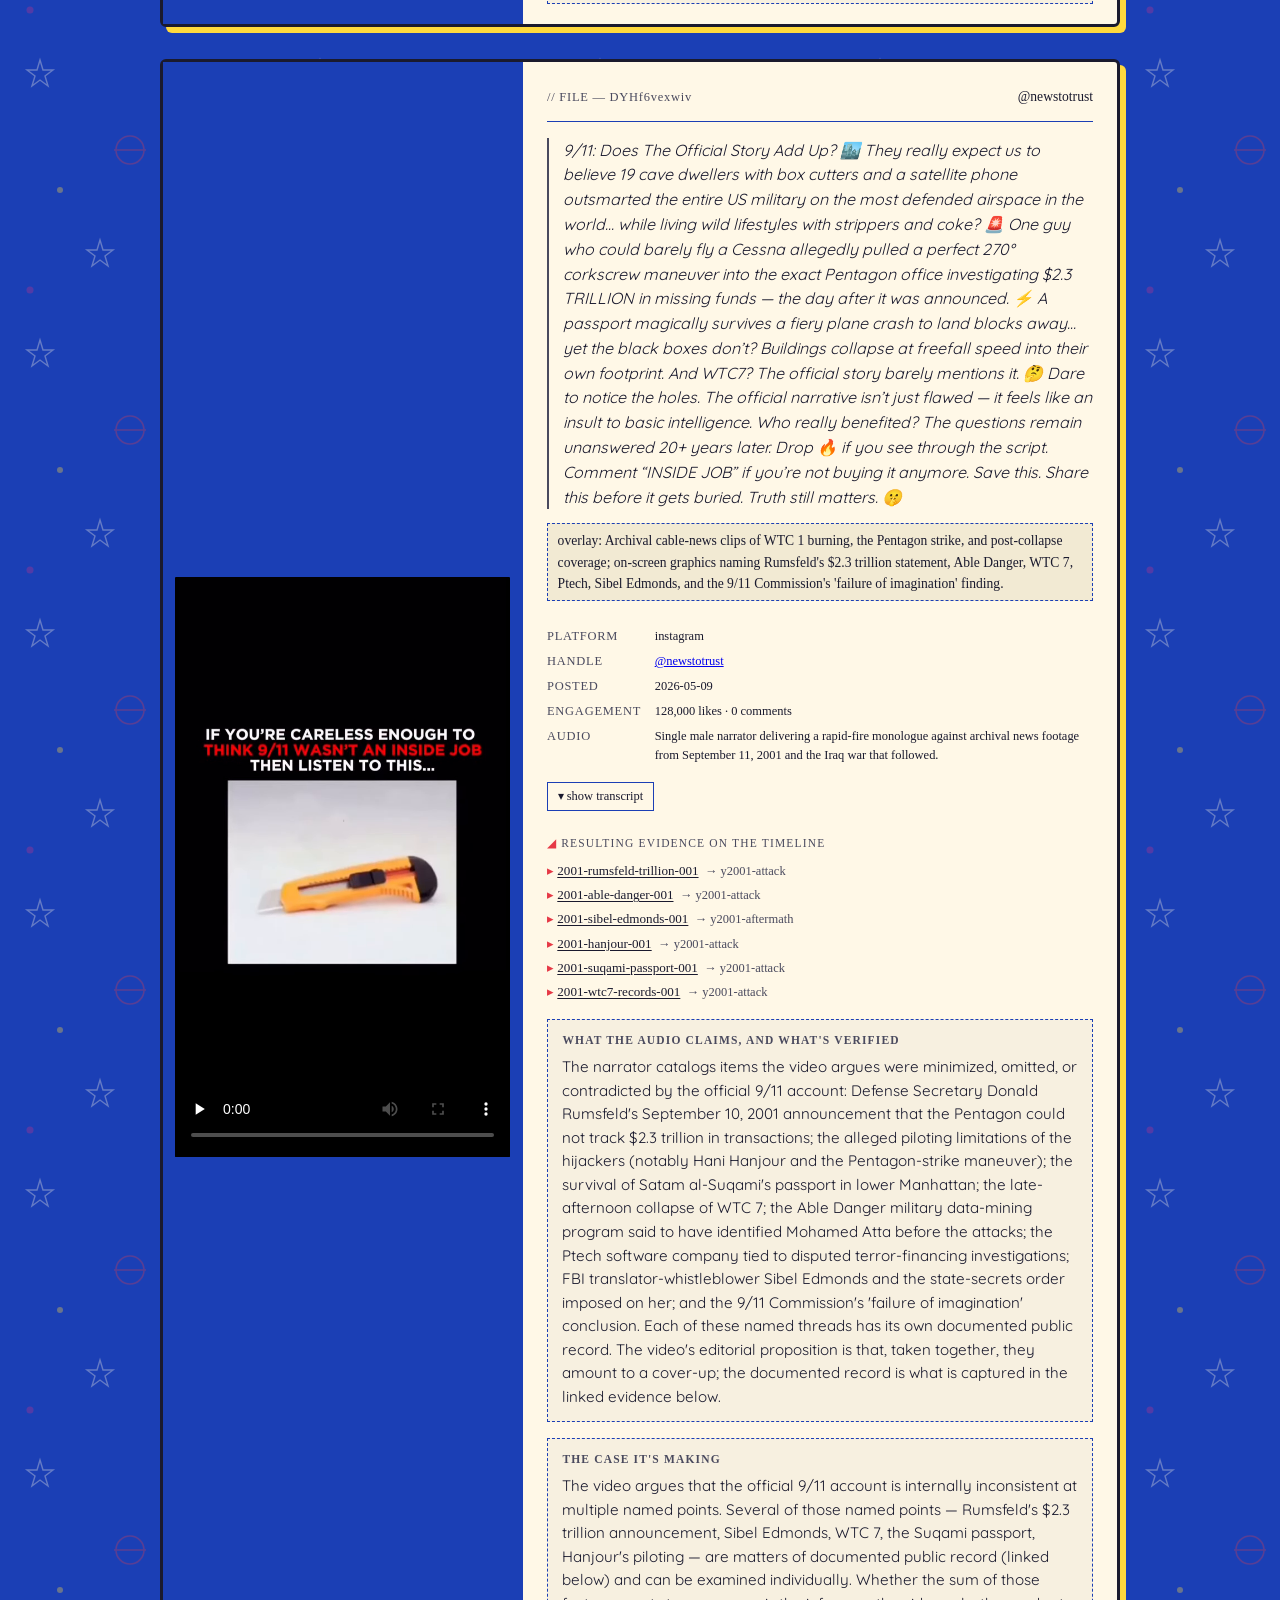
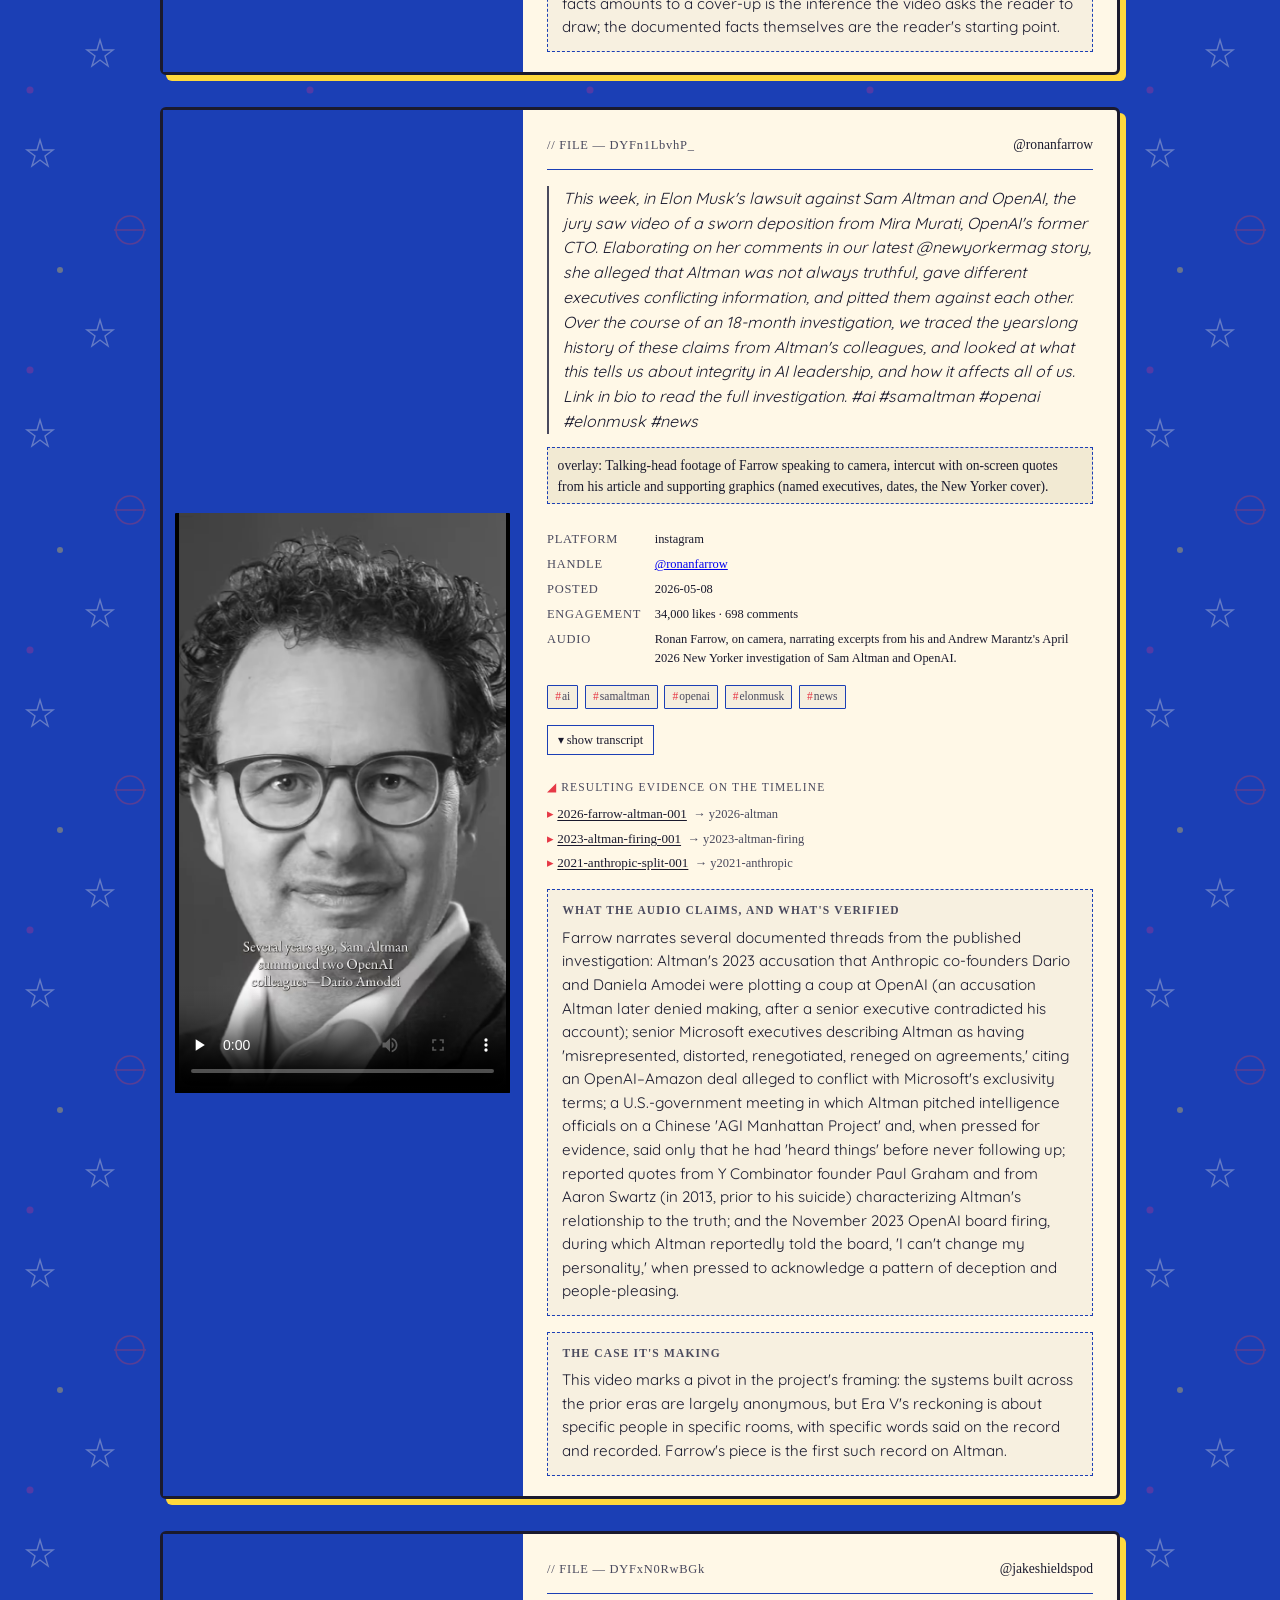
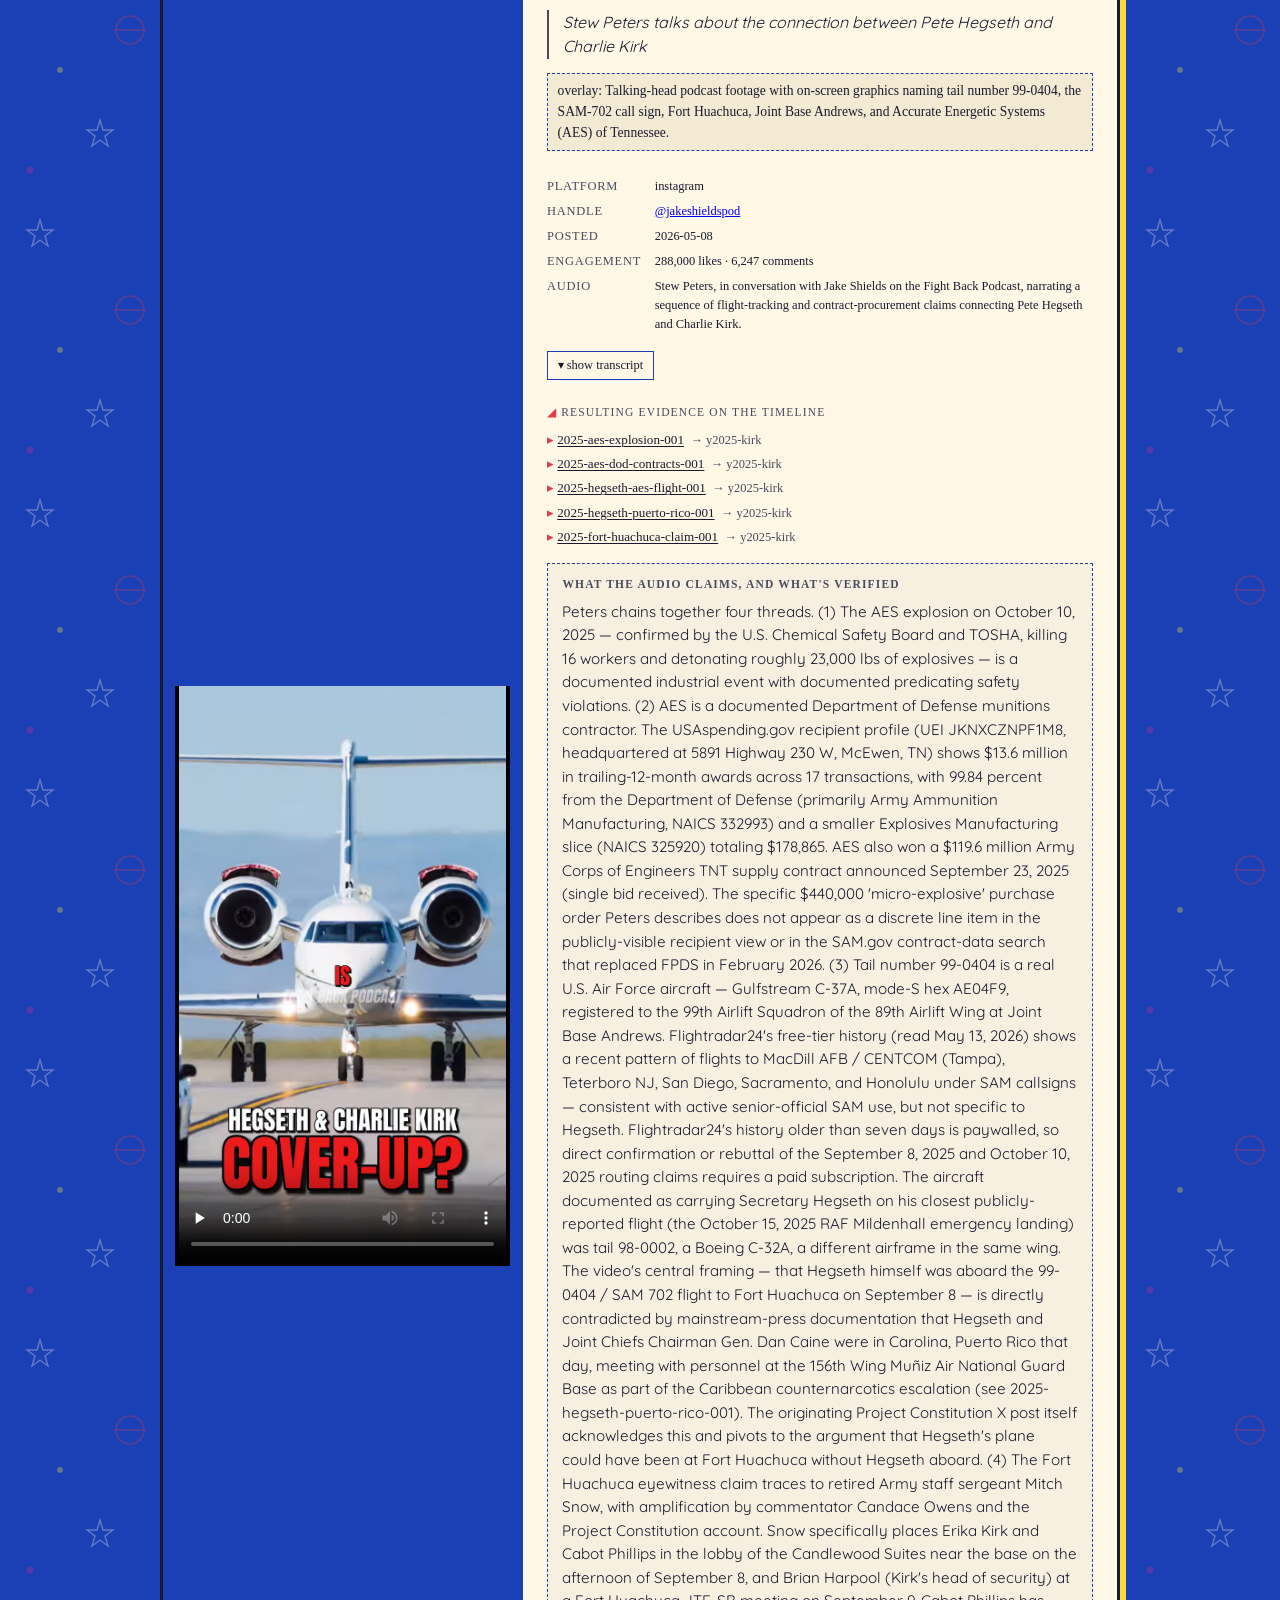
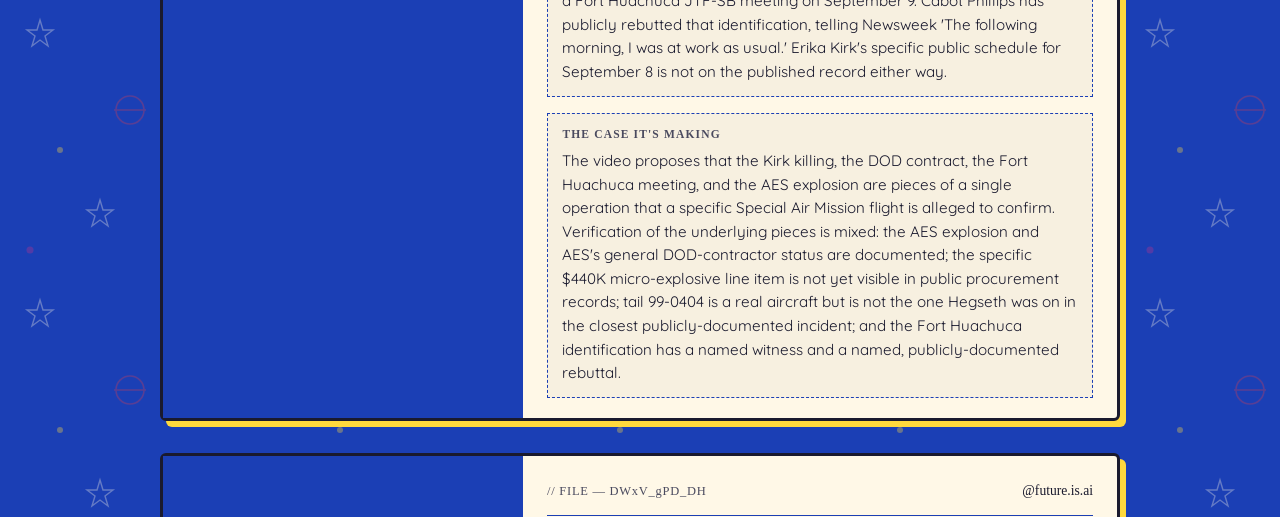
==== commit 2aa9763c: "Reskin: Miss Frizzle / Magic School Bus Royal blue background scattered with stars, planets, and com" ====
--- a/gallery/index.html
+++ b/gallery/index.html
@@ -9,13 +9,13 @@
 
     <link rel="icon" type="image/png" href="/favicon.png">
     <link rel="apple-touch-icon" href="/apple-touch-icon.png">
-    <meta name="theme-color" content="#0a0a09">
+    <meta name="theme-color" content="#1B3FB5">
 
     <link rel="stylesheet" href="../styles.css">
     <link rel="stylesheet" href="gallery.css">
     <link rel="preconnect" href="https://fonts.googleapis.com">
     <link rel="preconnect" href="https://fonts.gstatic.com" crossorigin>
-    <link href="https://fonts.googleapis.com/css2?family=EB+Garamond:ital,wght@0,400;0,500;0,600;0,700;1,400&family=JetBrains+Mono:wght@400;500;700&display=swap" rel="stylesheet">
+    <link href="https://fonts.googleapis.com/css2?family=Caveat+Brush&family=Quicksand:wght@400;500;600;700&family=Schoolbell&display=swap" rel="stylesheet">
 </head>
 <body>
     <header class="dossier-header">
--- a/styles.css
+++ b/styles.css
@@ -1,22 +1,30 @@
 :root {
-    --chrome-bg: #0a0a09;
-    --chrome-ink: #c8b88e;
-    --chrome-ink-dim: #6f6650;
-    --chrome-rule: #2a2520;
-    --paper: #efe7d4;
-    --paper-rule: #c4b89c;
-    --ink: #1a1714;
-    --ink-soft: #5a4f44;
-    --redact: #181412;
-    --accent: #c84630;
-    --accent-soft: #d9785f;
-    --placeholder-bg: #e2d8c0;
-    --placeholder-ink: #8a7e6a;
-    --year-bg: #1a1714;
-    --year-ink: #f4d28c;
-
-    --mono: 'JetBrains Mono', ui-monospace, Menlo, monospace;
-    --serif: 'EB Garamond', Georgia, 'Times New Roman', serif;
+    /* Miss Frizzle / Magic School Bus palette */
+    --chrome-bg: #1B3FB5;        /* royal blue */
+    --chrome-ink: #FFF8E7;       /* cream */
+    --chrome-ink-dim: #B5C8FF;   /* light blue */
+    --chrome-rule: #FFD93D;      /* bus yellow */
+    --paper: #FFF8E7;            /* cream paper */
+    --paper-rule: #1B3FB5;       /* royal-blue rule */
+    --ink: #1A1A2E;              /* near-black */
+    --ink-soft: #4A4A5E;         /* soft graphite */
+    --redact: #1B3FB5;
+    --accent: #E63946;           /* planet red */
+    --accent-soft: #FF6B7A;      /* lighter red */
+    --placeholder-bg: #F2EAD3;
+    --placeholder-ink: #6F6650;
+    --year-bg: #FFD93D;          /* bus yellow */
+    --year-ink: #1A1A2E;         /* dark on yellow */
+
+    /* extra Frizzle accents (decorations / chips) */
+    --magenta: #D62D85;
+    --comet-green: #06D6A0;
+    --bus-yellow: #FFD93D;
+    --planet-red: #E63946;
+
+    --mono: 'Schoolbell', 'Comic Sans MS', cursive;
+    --serif: 'Quicksand', 'Trebuchet MS', sans-serif;
+    --display: 'Caveat Brush', 'Marker Felt', cursive;
 
     --rail-w: 17rem;
     --content-max: 38rem;
@@ -28,7 +36,9 @@
 html, body { margin: 0; padding: 0; }
 
 body {
-    background: var(--chrome-bg);
+    background-color: var(--chrome-bg);
+    background-image: url("data:image/svg+xml;utf8,<svg xmlns='http://www.w3.org/2000/svg' width='280' height='280' viewBox='0 0 280 280'><g fill='none' stroke='%23FFF8E7' stroke-width='1.4' opacity='0.32'><polygon points='40,20 43,30 53,30 45,36 48,46 40,40 32,46 35,36 27,30 37,30'/><polygon points='220,80 222,86 228,86 223,90 225,96 220,92 215,96 217,90 212,86 218,86'/><polygon points='100,200 103,210 113,210 105,216 108,226 100,220 92,226 95,216 87,210 97,210'/></g><g fill='%23FFD93D' opacity='0.34'><circle cx='180' cy='40' r='4'/><circle cx='60' cy='150' r='3'/><circle cx='240' cy='220' r='3.5'/></g><g fill='none' stroke='%23E63946' stroke-width='1.6' opacity='0.30'><circle cx='130' cy='110' r='14'/><line x1='114' y1='110' x2='146' y2='110'/></g><g fill='none' stroke='%2306D6A0' stroke-width='1.4' opacity='0.34'><path d='M 200 240 q 6 -10 18 -6 q -10 4 -18 6 z'/><circle cx='225' cy='235' r='3'/></g><g fill='%23D62D85' opacity='0.30'><circle cx='30' cy='250' r='3.5'/></g></svg>");
+    background-repeat: repeat;
     color: var(--chrome-ink);
     font-family: var(--serif);
     font-size: 18px;
@@ -194,8 +204,9 @@
     padding: 3rem 2.5rem 2.5rem;
     margin: 0 auto 3rem;
     max-width: var(--content-max);
-    border: 1px solid var(--paper-rule);
-    box-shadow: 0 1px 0 var(--chrome-rule), 12px 12px 0 -1px rgba(0,0,0,0.4);
+    border: 3px solid var(--ink);
+    box-shadow: 10px 10px 0 var(--bus-yellow), 10px 10px 0 3px var(--ink);
+    border-radius: 8px;
 }
 .kicker {
     font-family: var(--mono);
@@ -206,13 +217,14 @@
     margin: 0 0 1rem;
 }
 .opening h1 {
-    font-family: var(--serif);
-    font-weight: 600;
-    font-size: clamp(2.6rem, 6vw, 3.8rem);
-    line-height: 1.02;
-    letter-spacing: -0.01em;
+    font-family: var(--display);
+    font-weight: 400;
+    font-size: clamp(3rem, 7vw, 4.6rem);
+    line-height: 1;
+    letter-spacing: 0;
     margin: 0 0 1.5rem;
-    color: var(--ink);
+    color: var(--accent);
+    text-shadow: 3px 3px 0 var(--bus-yellow);
 }
 .lede {
     font-size: 1.2rem;
@@ -294,11 +306,13 @@
     margin: 0 0 0.5rem;
 }
 .era-divider h2 {
-    font-family: var(--serif);
-    font-size: 2.2rem;
-    font-weight: 600;
+    font-family: var(--display);
+    font-size: 2.8rem;
+    font-weight: 400;
     margin: 0 0 1rem;
-    color: var(--chrome-ink);
+    color: var(--bus-yellow);
+    letter-spacing: 0.01em;
+    text-shadow: 2px 2px 0 var(--planet-red);
 }
 .era-divider .placeholder { max-width: 30rem; margin: 0 auto; }
 
@@ -306,11 +320,12 @@
 .chapter {
     background: var(--paper);
     color: var(--ink);
-    border: 1px solid var(--paper-rule);
+    border: 3px solid var(--ink);
     margin: 1.5rem auto;
     max-width: var(--content-max);
     padding: 0;
-    box-shadow: 0 1px 0 var(--chrome-rule);
+    box-shadow: 6px 6px 0 var(--bus-yellow);
+    border-radius: 6px;
     scroll-margin-top: 4rem;
 }
 .chapter > header {
@@ -332,13 +347,14 @@
 .chapter > header h3 {
     margin: 0;
     padding: 0.75rem 1.25rem;
-    font-family: var(--serif);
-    font-weight: 600;
-    font-size: 1.4rem;
-    color: var(--ink);
-    line-height: 1.2;
+    font-family: var(--display);
+    font-weight: 400;
+    font-size: 1.8rem;
+    color: var(--ink);
+    line-height: 1.1;
     display: flex;
     align-items: center;
+    letter-spacing: 0.01em;
 }
 .chapter-body {
     padding: 1.5rem 1.5rem 0.75rem;
--- a/gallery/gallery.css
+++ b/gallery/gallery.css
@@ -7,19 +7,22 @@
 .gallery-intro {
     background: var(--paper);
     color: var(--ink);
-    border: 1px solid var(--paper-rule);
+    border: 3px solid var(--ink);
     padding: 2.5rem 2.5rem 2rem;
     max-width: var(--content-max);
     margin: 0 auto 3rem;
-    box-shadow: 0 1px 0 var(--chrome-rule), 12px 12px 0 -1px rgba(0,0,0,0.4);
+    box-shadow: 10px 10px 0 var(--bus-yellow), 10px 10px 0 3px var(--ink);
+    border-radius: 8px;
 }
 .gallery-intro h1 {
-    font-family: var(--serif);
-    font-weight: 600;
-    font-size: clamp(2.4rem, 5vw, 3.4rem);
+    font-family: var(--display);
+    font-weight: 400;
+    font-size: clamp(2.8rem, 6vw, 4rem);
     margin: 0 0 1.25rem;
-    line-height: 1.04;
-    letter-spacing: -0.01em;
+    line-height: 1;
+    letter-spacing: 0;
+    color: var(--accent);
+    text-shadow: 3px 3px 0 var(--bus-yellow);
 }
 .gallery-intro .lede {
     margin: 0;
@@ -32,8 +35,9 @@
 .gallery-item {
     background: var(--paper);
     color: var(--ink);
-    border: 1px solid var(--paper-rule);
-    box-shadow: 0 1px 0 var(--chrome-rule);
+    border: 3px solid var(--ink);
+    box-shadow: 6px 6px 0 var(--bus-yellow);
+    border-radius: 6px;
     display: grid;
     grid-template-columns: minmax(260px, 360px) 1fr;
     gap: 0;
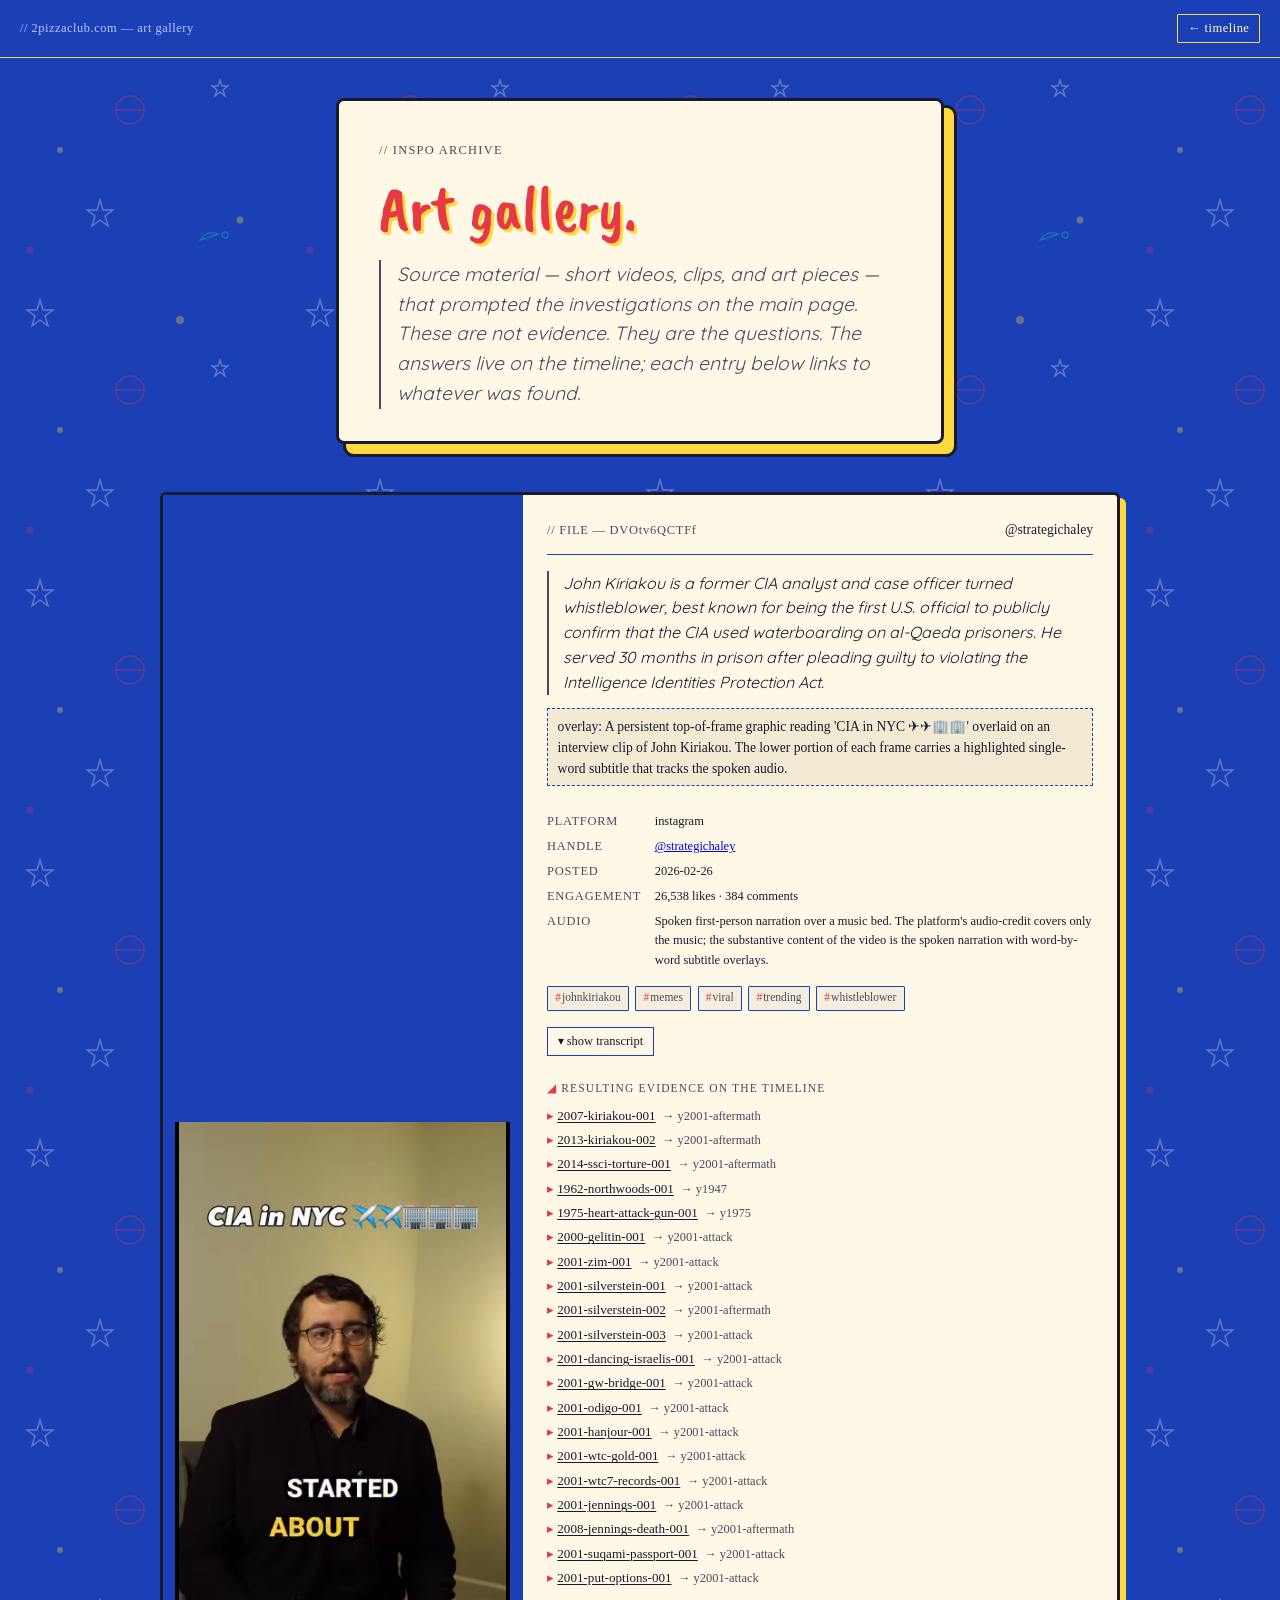
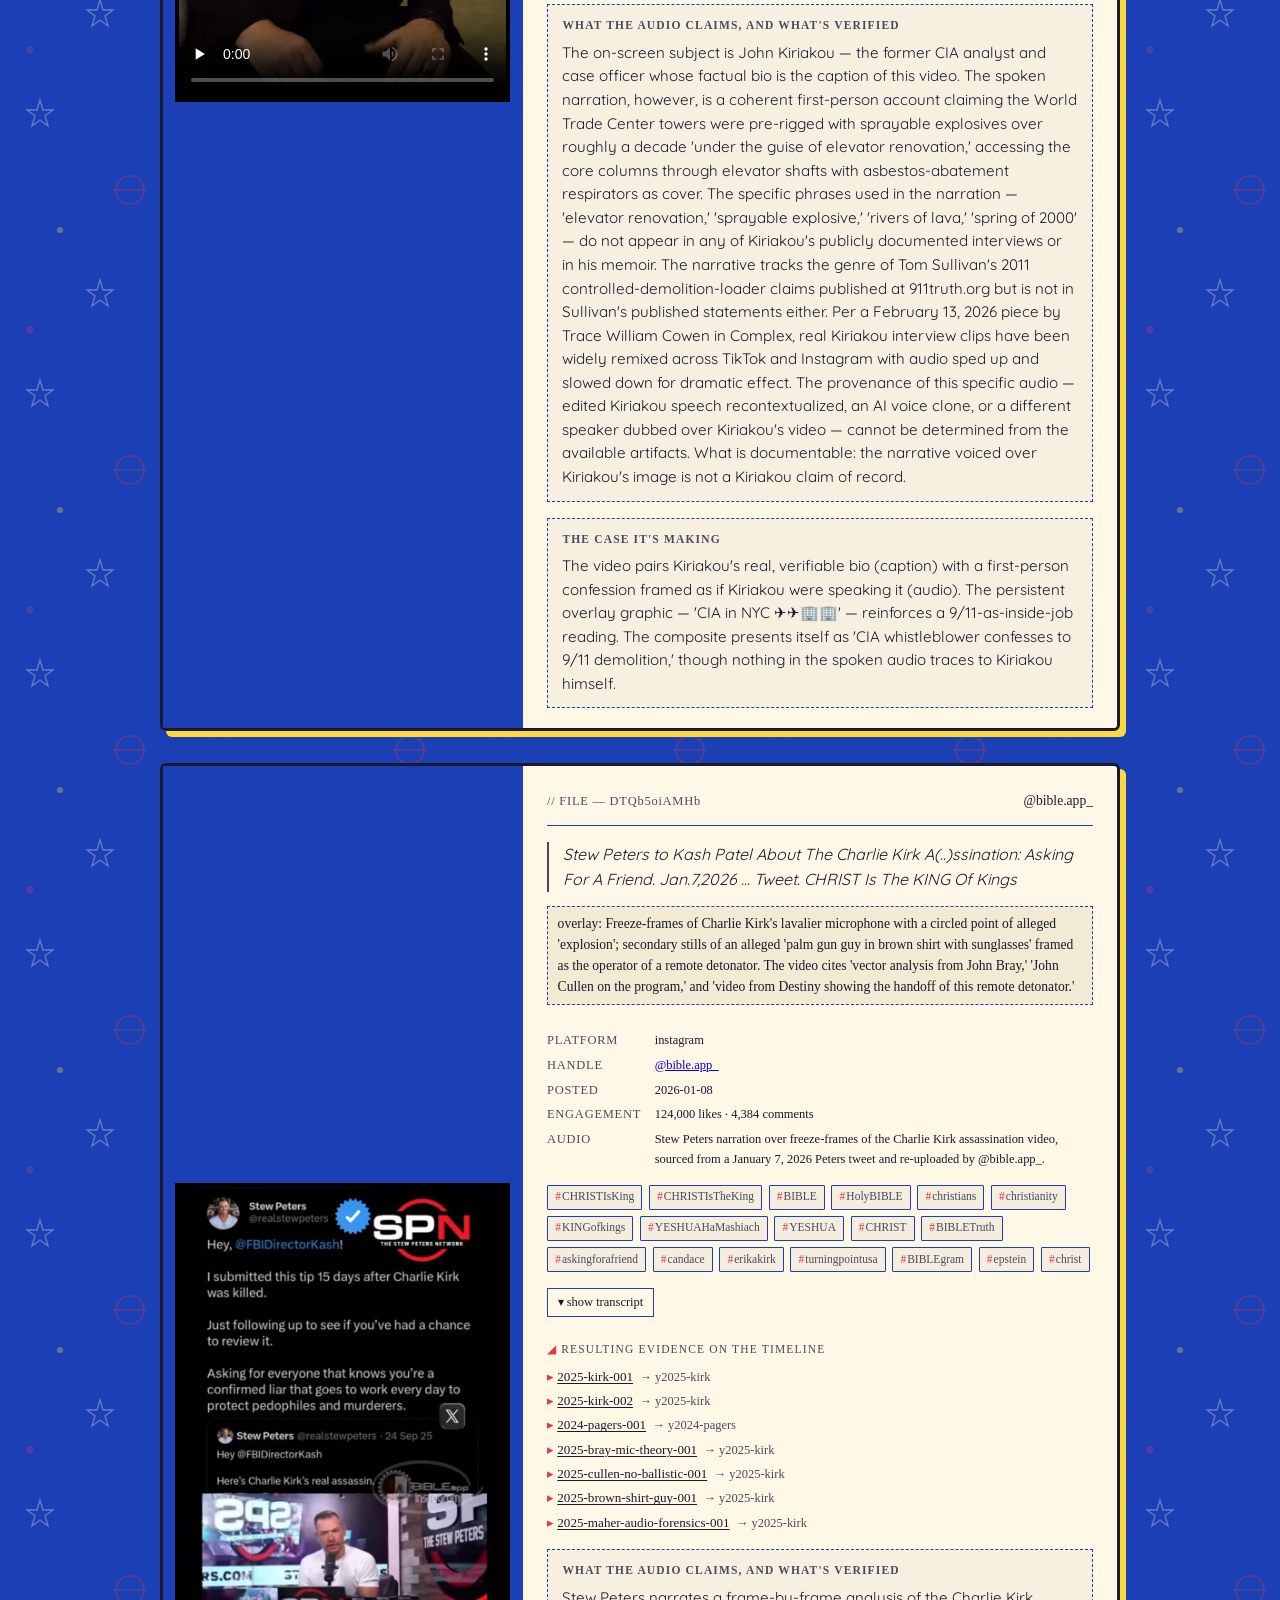
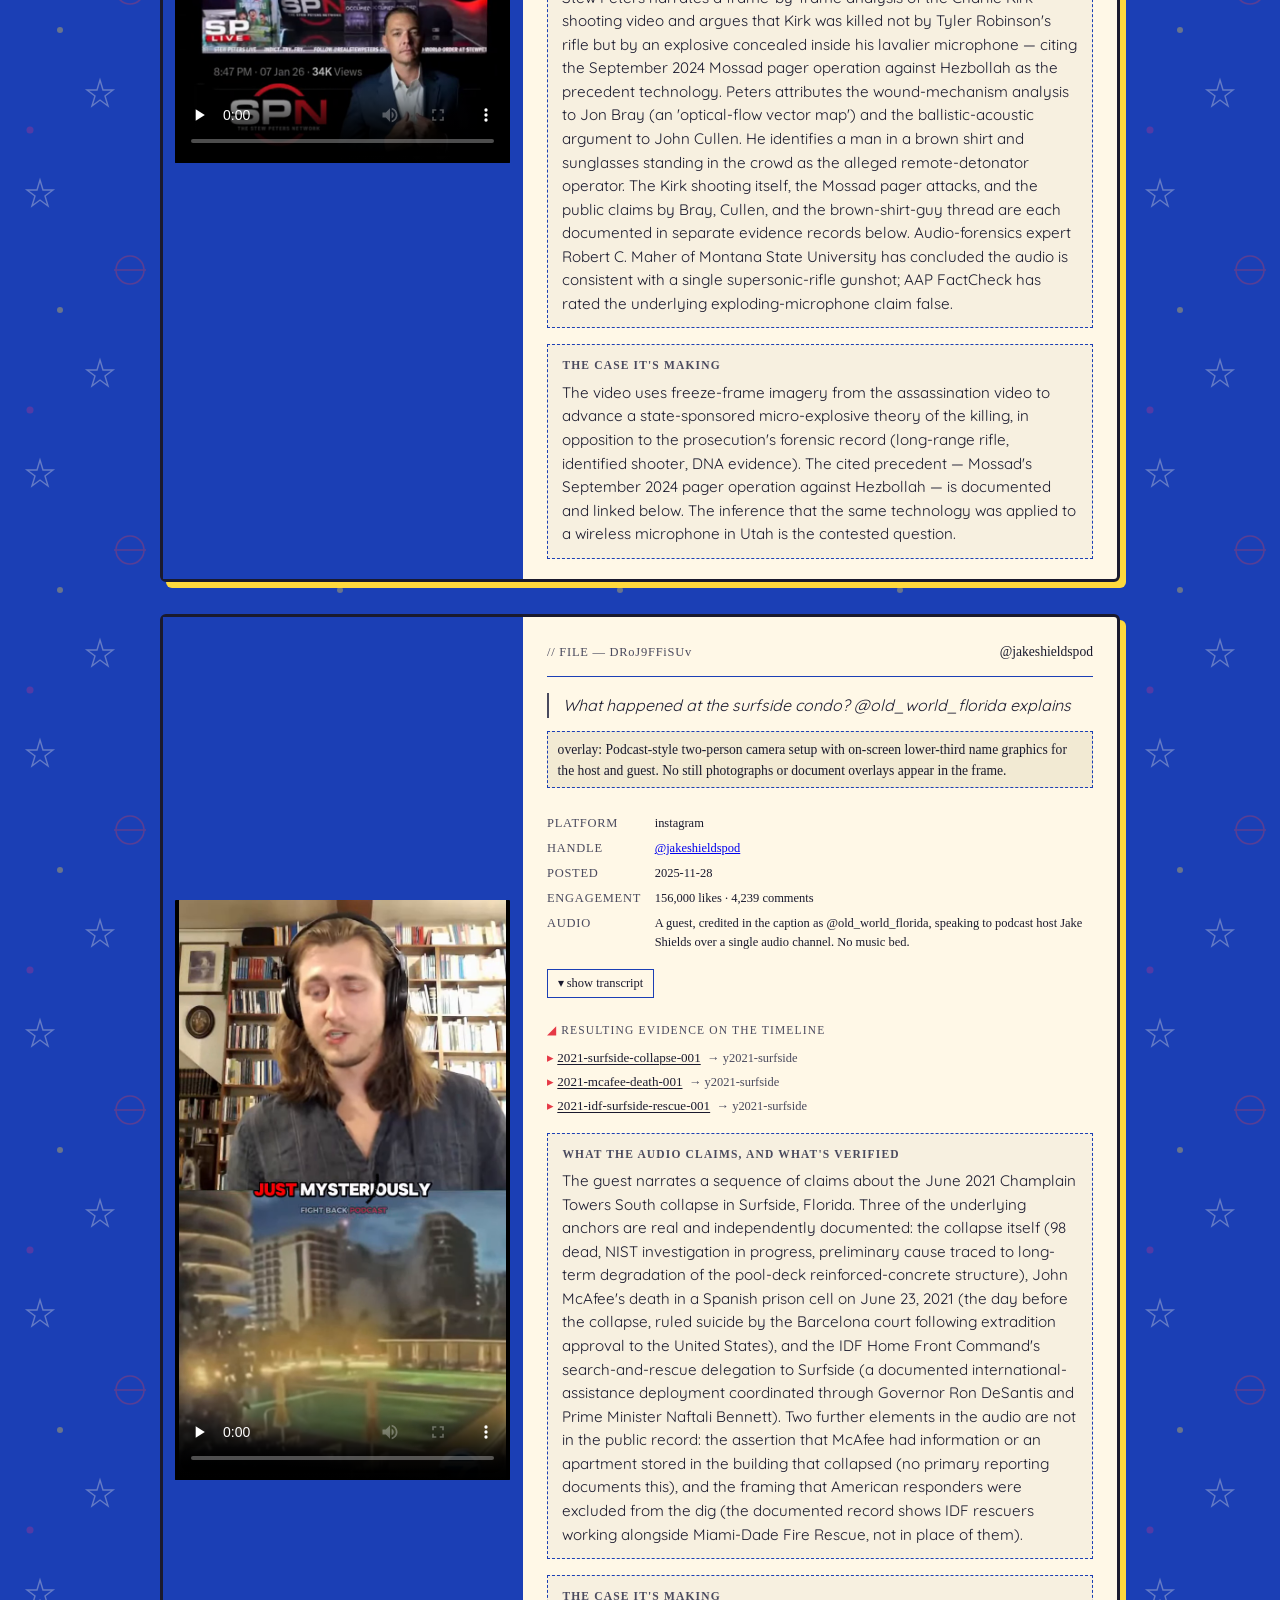
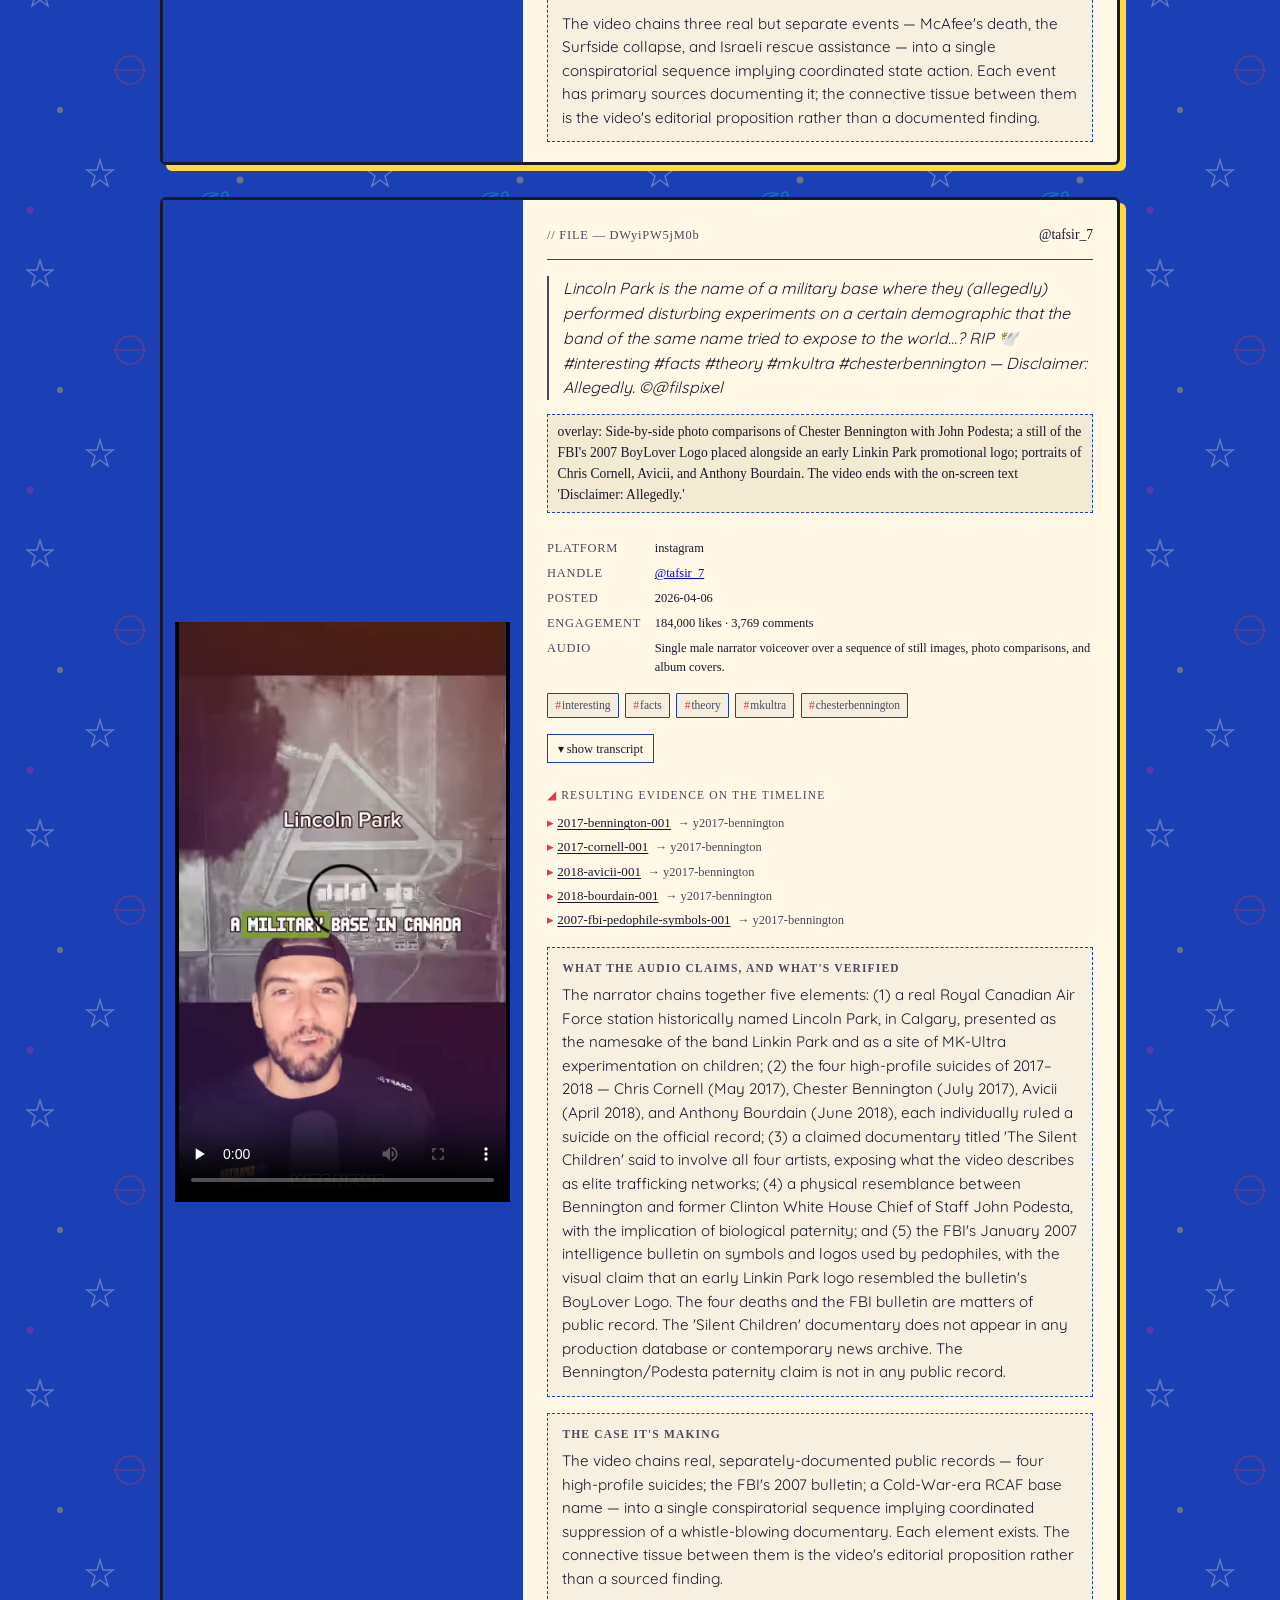
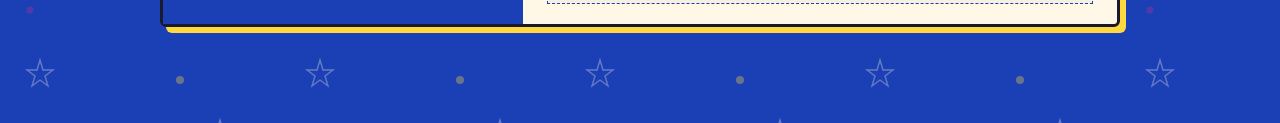
==== commit 6b7a7539: "PWA logo: pizza-planet, full icon set + manifest icon.svg: bus-yellow rounded square, royal-blue pla" ====
--- a/gallery/index.html
+++ b/gallery/index.html
@@ -7,8 +7,11 @@
     <meta name="robots" content="noindex">
     <title>receipts · art gallery</title>
 
-    <link rel="icon" type="image/png" href="/favicon.png">
-    <link rel="apple-touch-icon" href="/apple-touch-icon.png">
+    <link rel="icon" type="image/svg+xml" href="/icon.svg">
+    <link rel="icon" type="image/png" sizes="32x32" href="/favicon-32.png">
+    <link rel="icon" type="image/png" sizes="16x16" href="/favicon-16.png">
+    <link rel="apple-touch-icon" sizes="180x180" href="/apple-touch-icon.png">
+    <link rel="manifest" href="/manifest.webmanifest">
     <meta name="theme-color" content="#1B3FB5">
 
     <link rel="stylesheet" href="../styles.css">
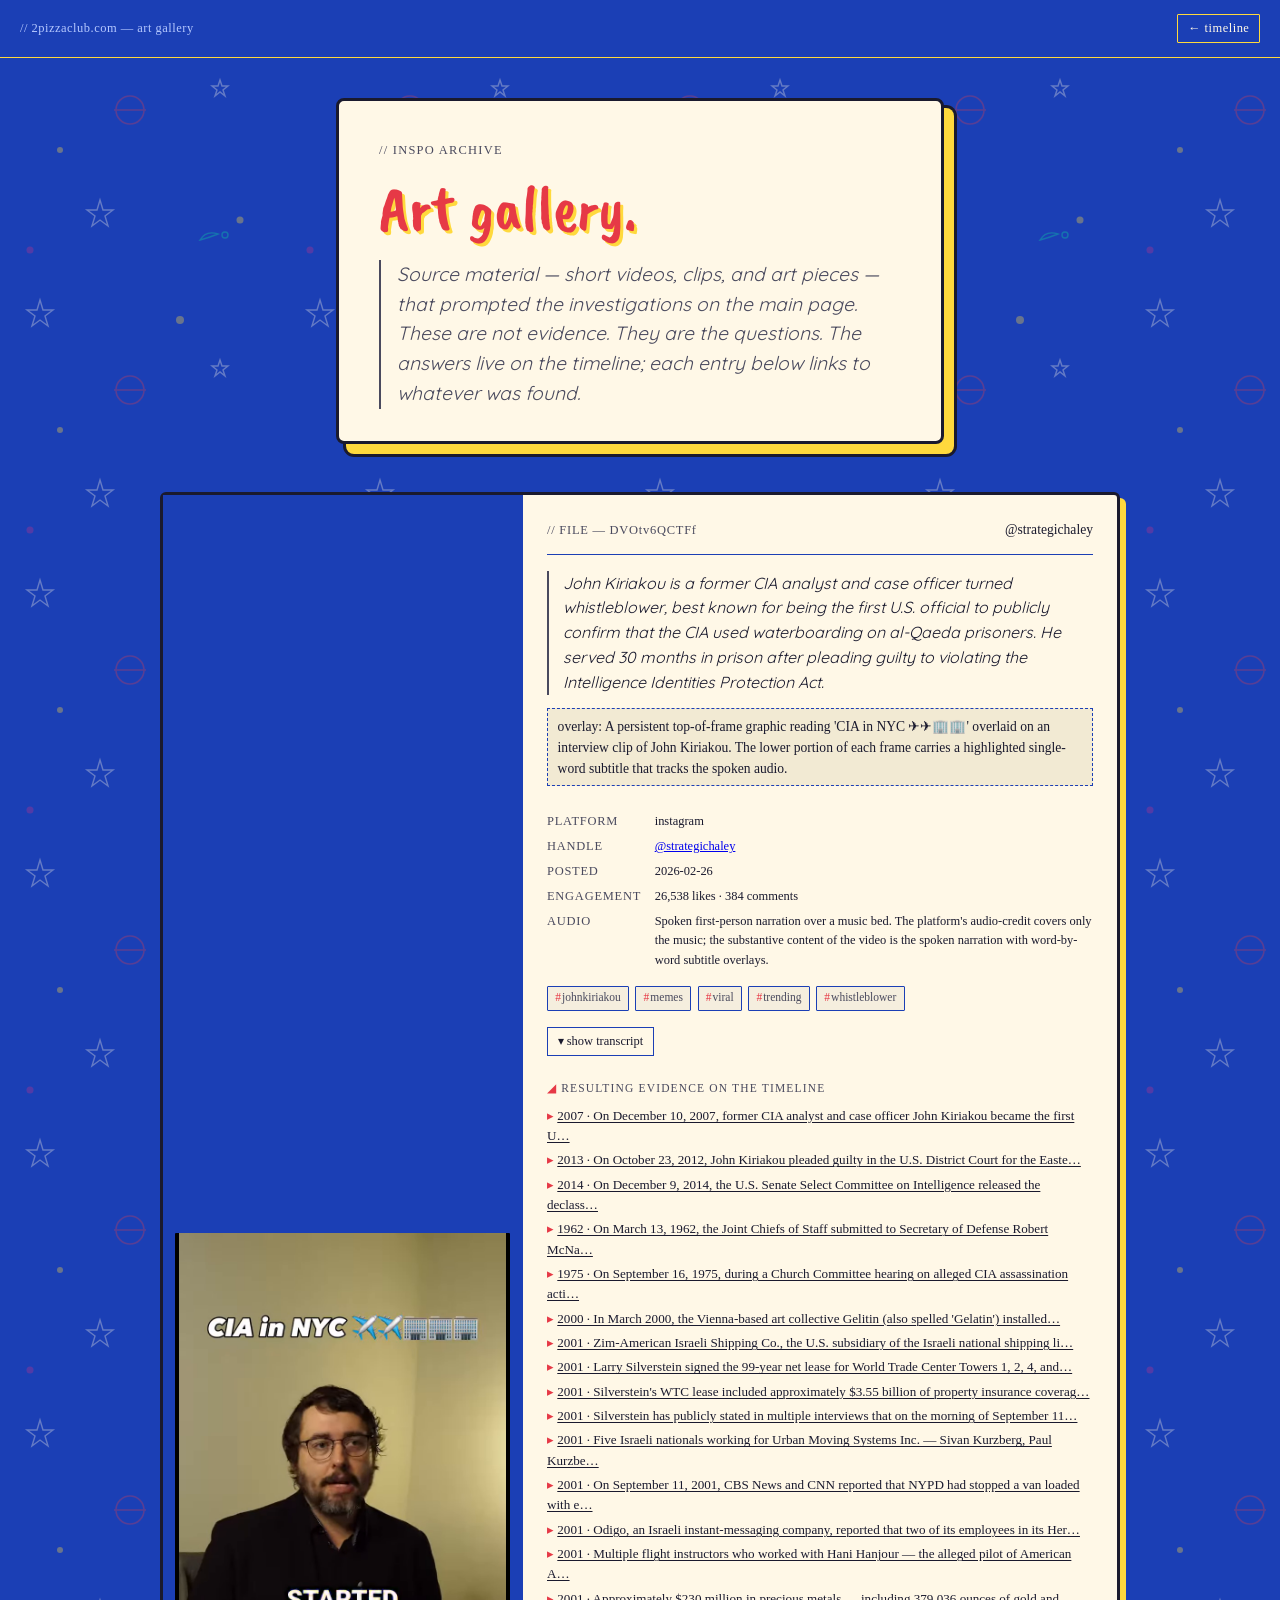
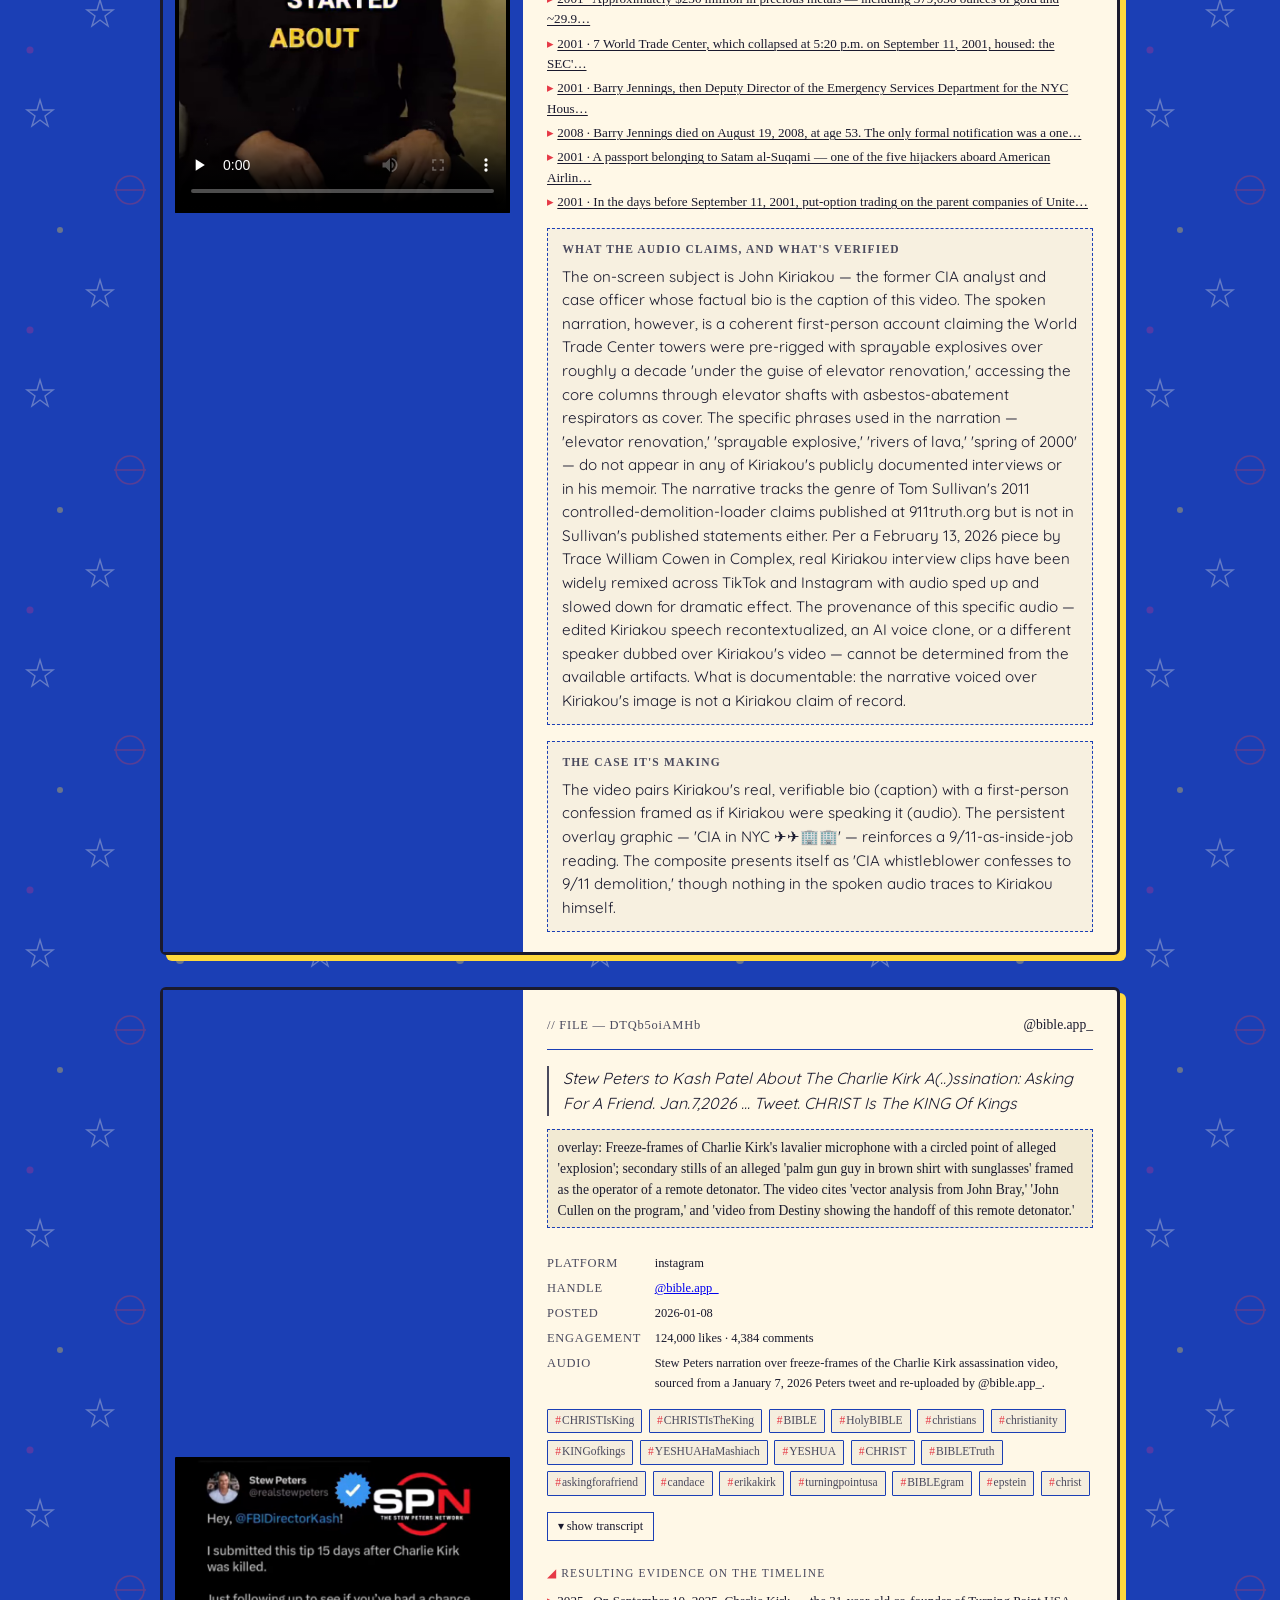
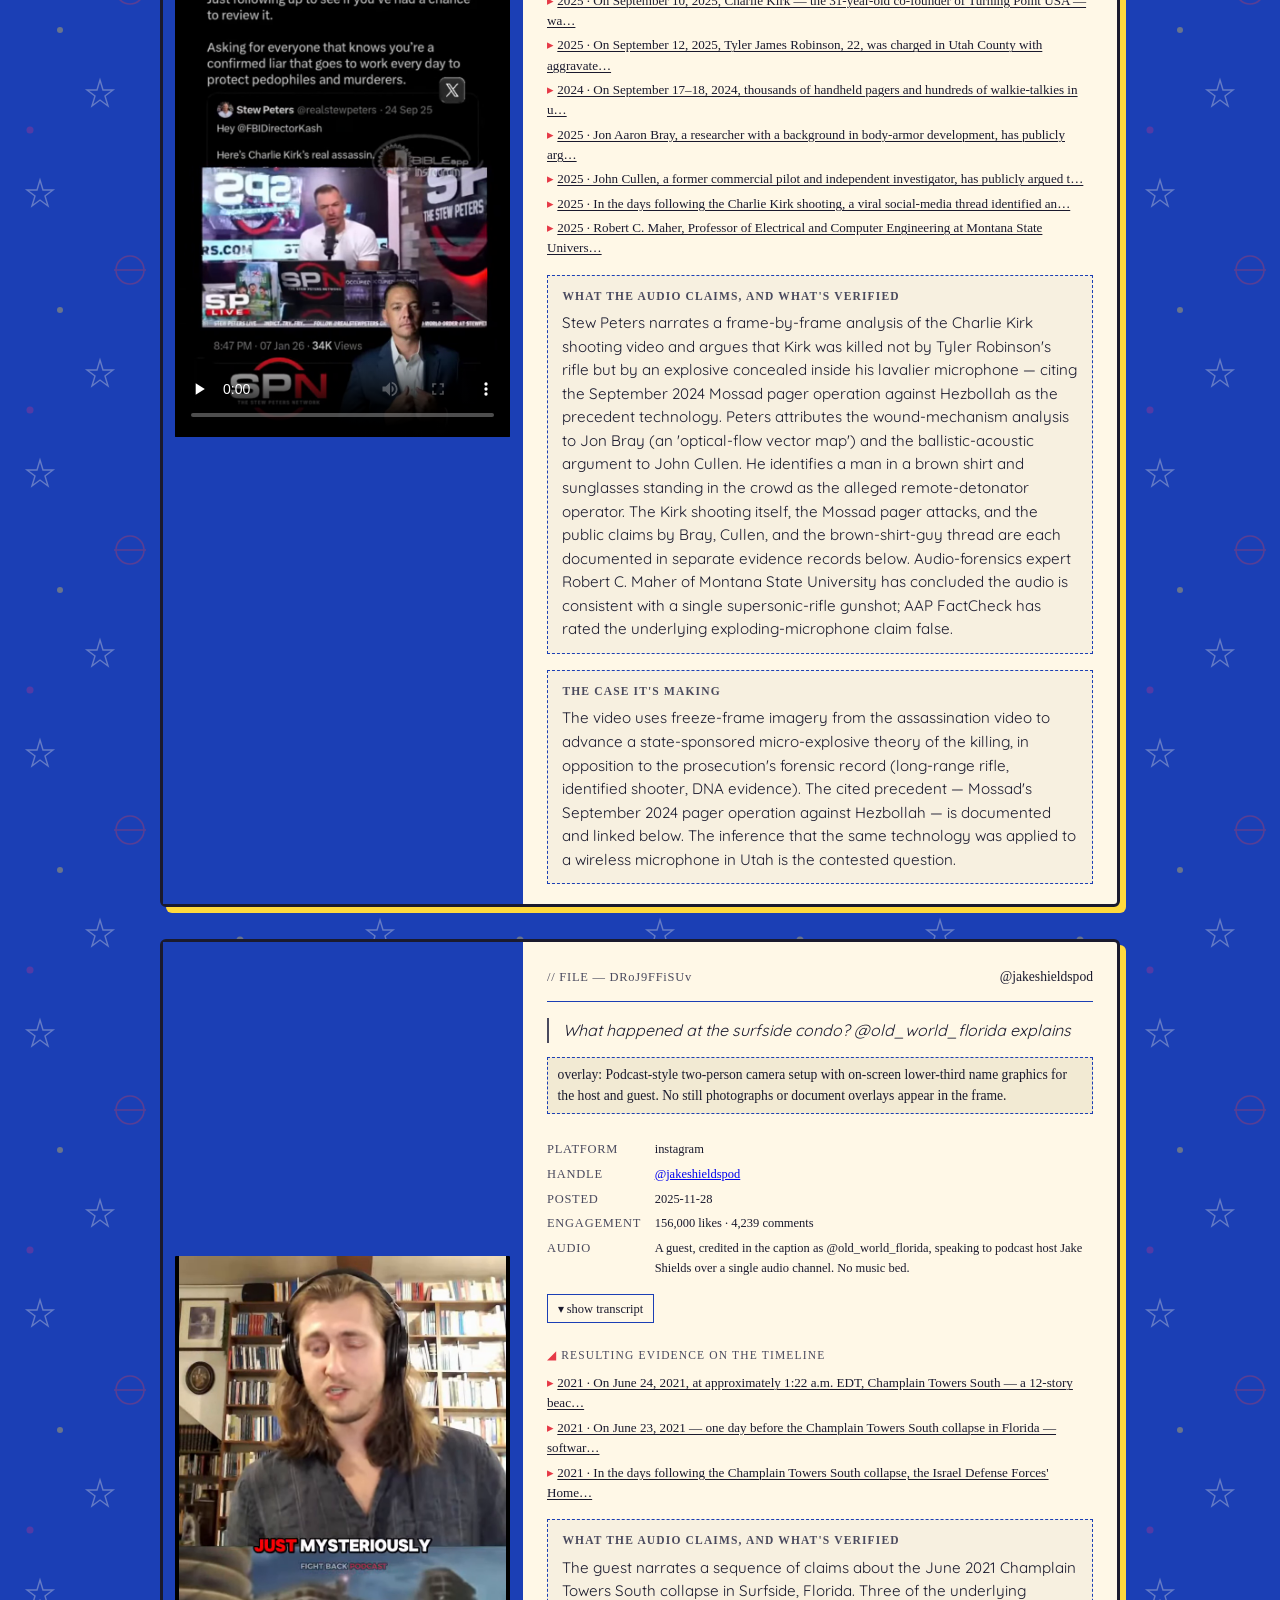
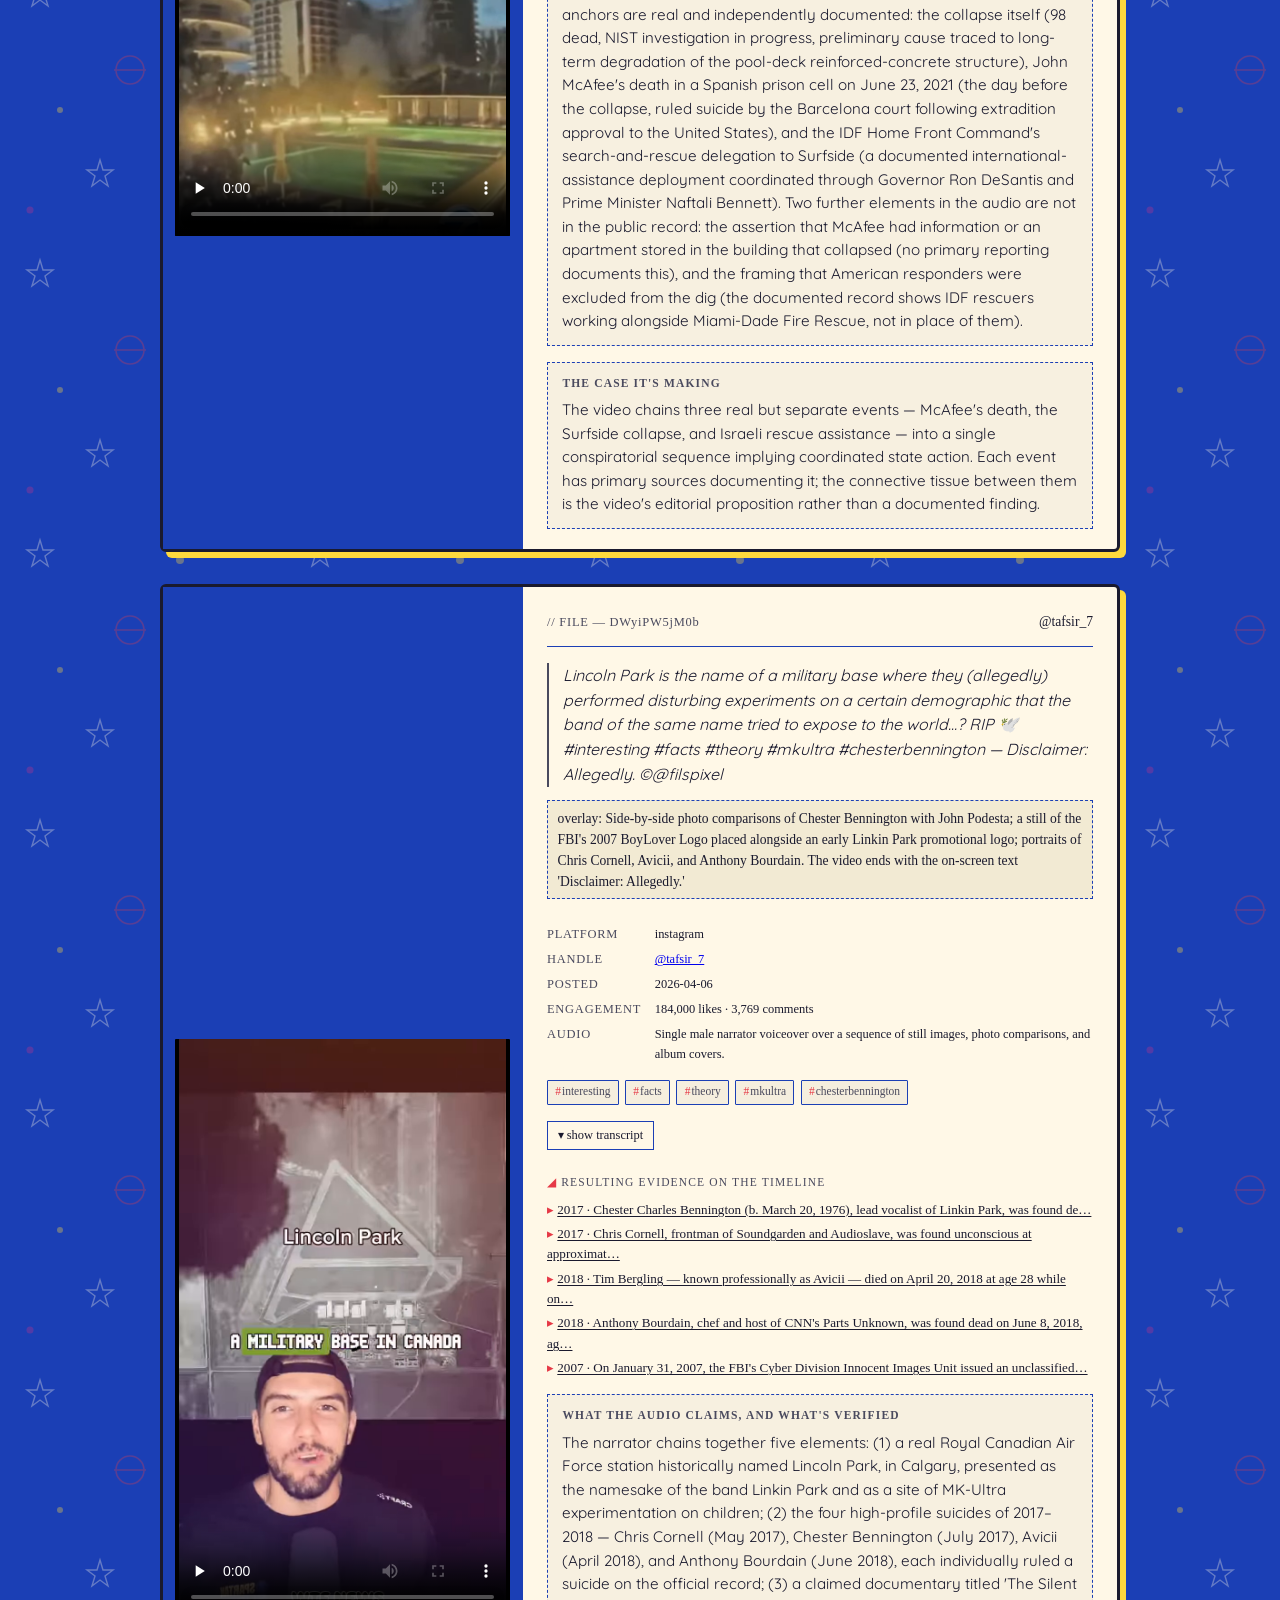
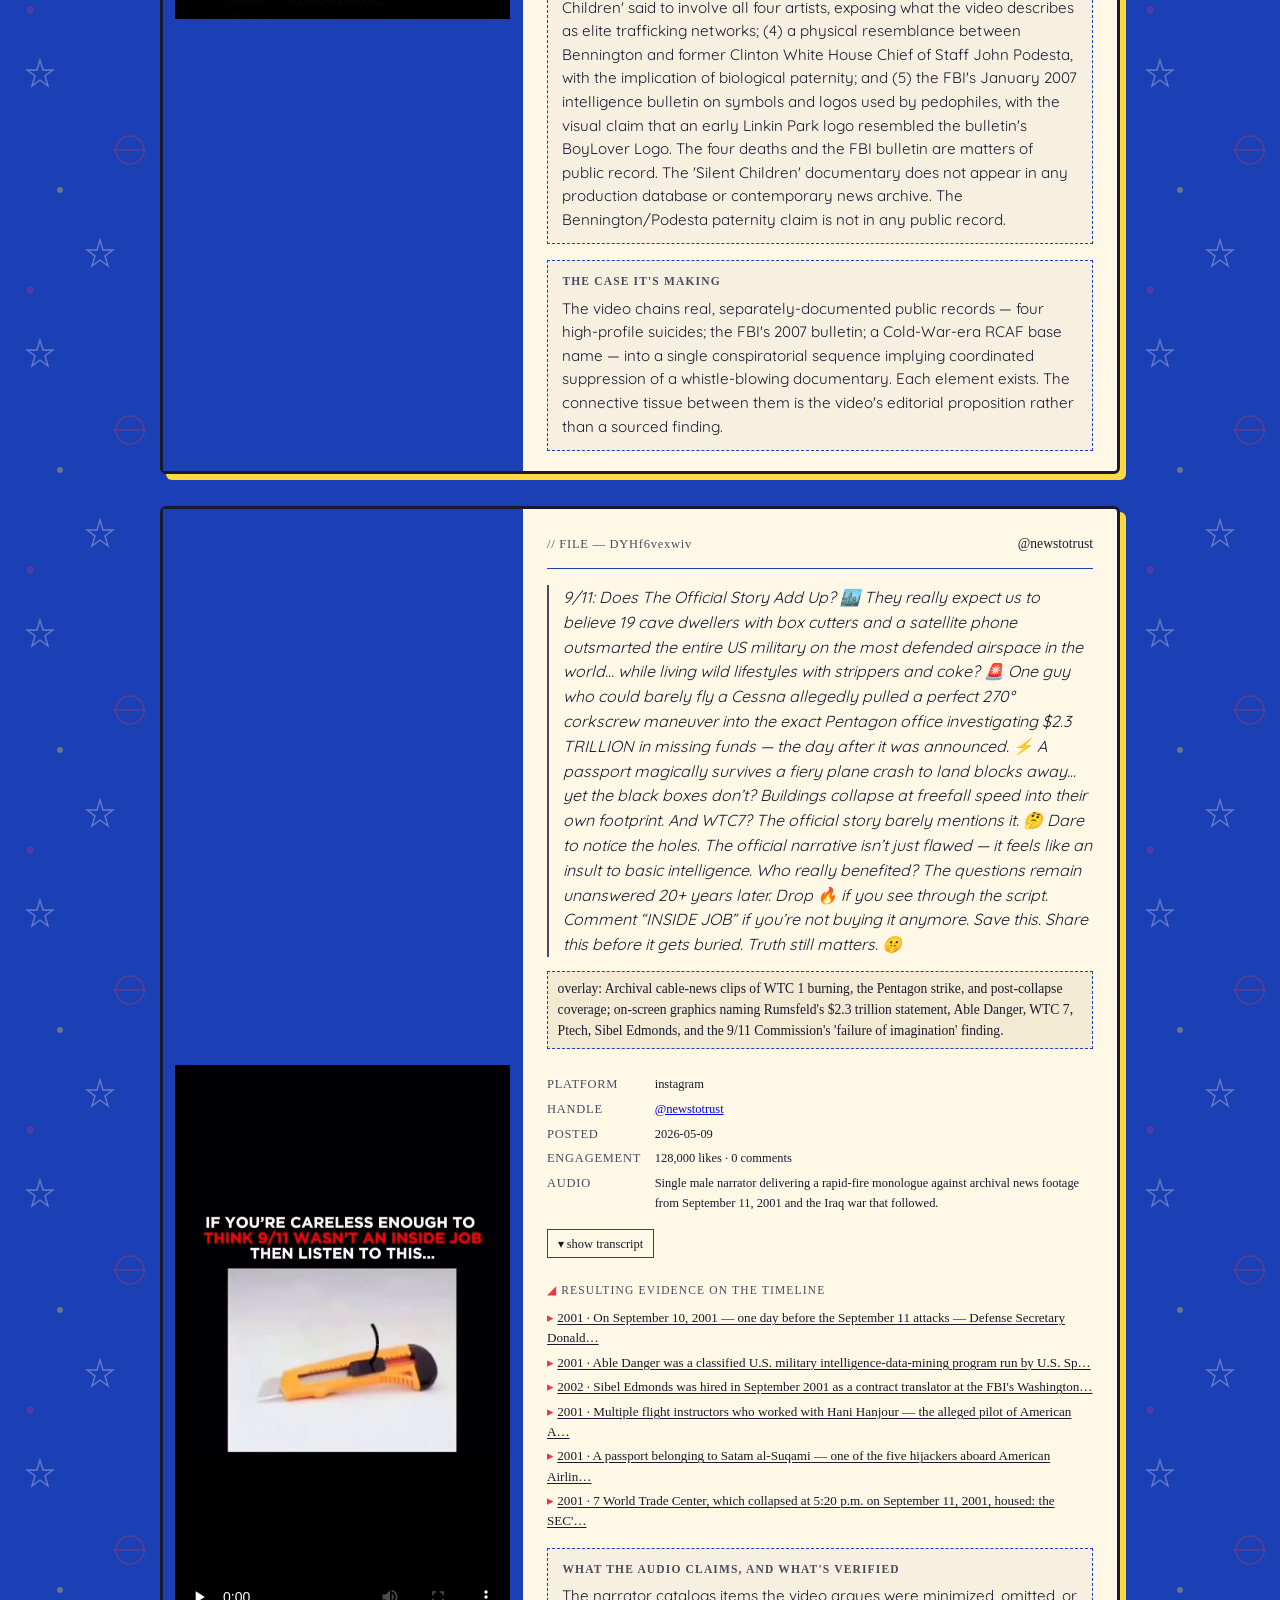
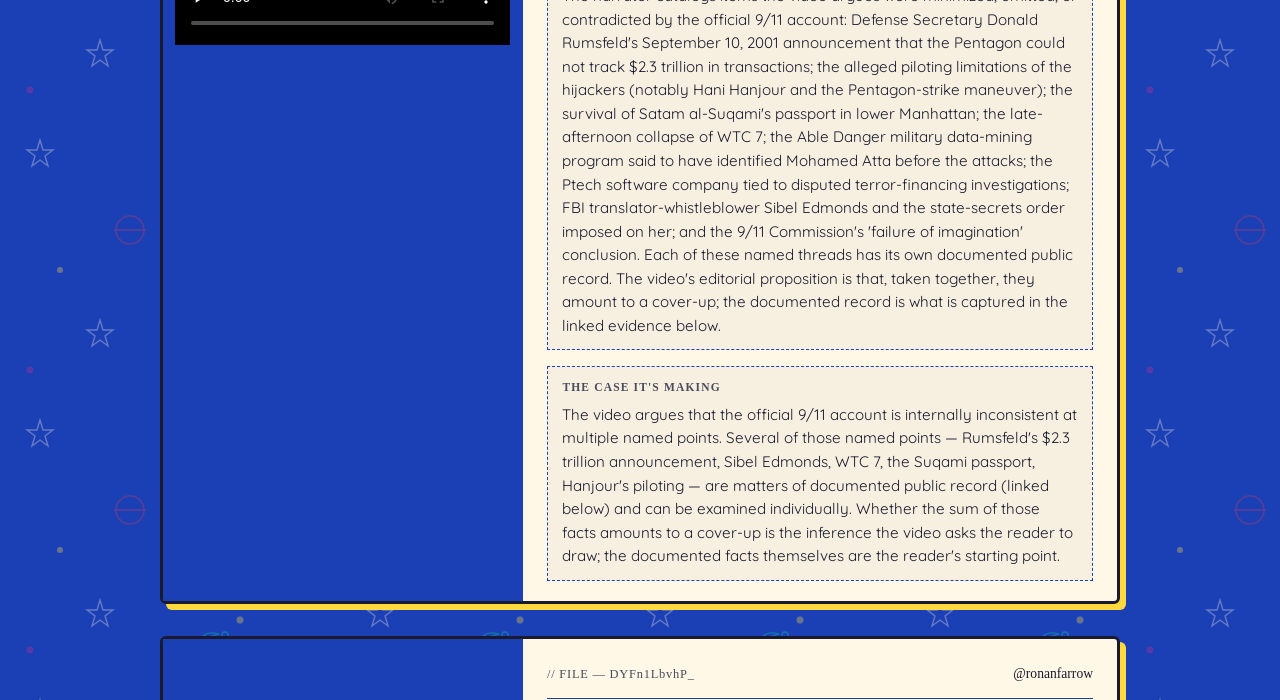
==== commit 2c3e61d8: "Social-preview meta tags + 1200x630 OG image (pizza-planet) Add Open Graph and Twitter Card meta tag" ====
--- a/gallery/index.html
+++ b/gallery/index.html
@@ -3,16 +3,35 @@
 <head>
     <meta charset="UTF-8">
     <meta name="viewport" content="width=device-width, initial-scale=1.0, viewport-fit=cover">
-    <meta name="description" content="receipts — art gallery / inspo archive">
+    <meta name="description" content="2pizzaclub.com — art gallery. Captured short videos with transcripts, evidence links, and notes.">
     <meta name="robots" content="noindex">
-    <title>receipts · art gallery</title>
+    <title>2pizzaclub.com — art gallery</title>
 
     <link rel="icon" type="image/svg+xml" href="/icon.svg">
     <link rel="icon" type="image/png" sizes="32x32" href="/favicon-32.png">
     <link rel="icon" type="image/png" sizes="16x16" href="/favicon-16.png">
     <link rel="apple-touch-icon" sizes="180x180" href="/apple-touch-icon.png">
+    <link rel="apple-touch-icon" sizes="192x192" href="/icon-192.png">
+    <link rel="apple-touch-icon" sizes="512x512" href="/icon-512.png">
     <link rel="manifest" href="/manifest.webmanifest">
     <meta name="theme-color" content="#1B3FB5">
+
+    <!-- Open Graph -->
+    <meta property="og:type" content="website">
+    <meta property="og:site_name" content="2pizzaclub.com">
+    <meta property="og:title" content="2pizzaclub.com — art gallery">
+    <meta property="og:description" content="Captured short videos with transcripts, evidence links, and notes.">
+    <meta property="og:url" content="https://2pizzaclub.com/gallery/">
+    <meta property="og:image" content="https://2pizzaclub.com/og-image.png">
+    <meta property="og:image:width" content="1200">
+    <meta property="og:image:height" content="630">
+    <meta property="og:image:alt" content="2pizzaclub.com — a sourced timeline">
+
+    <!-- Twitter Card -->
+    <meta name="twitter:card" content="summary_large_image">
+    <meta name="twitter:title" content="2pizzaclub.com — art gallery">
+    <meta name="twitter:description" content="Captured short videos with transcripts, evidence links, and notes.">
+    <meta name="twitter:image" content="https://2pizzaclub.com/og-image.png">
 
     <link rel="stylesheet" href="../styles.css">
     <link rel="stylesheet" href="gallery.css">
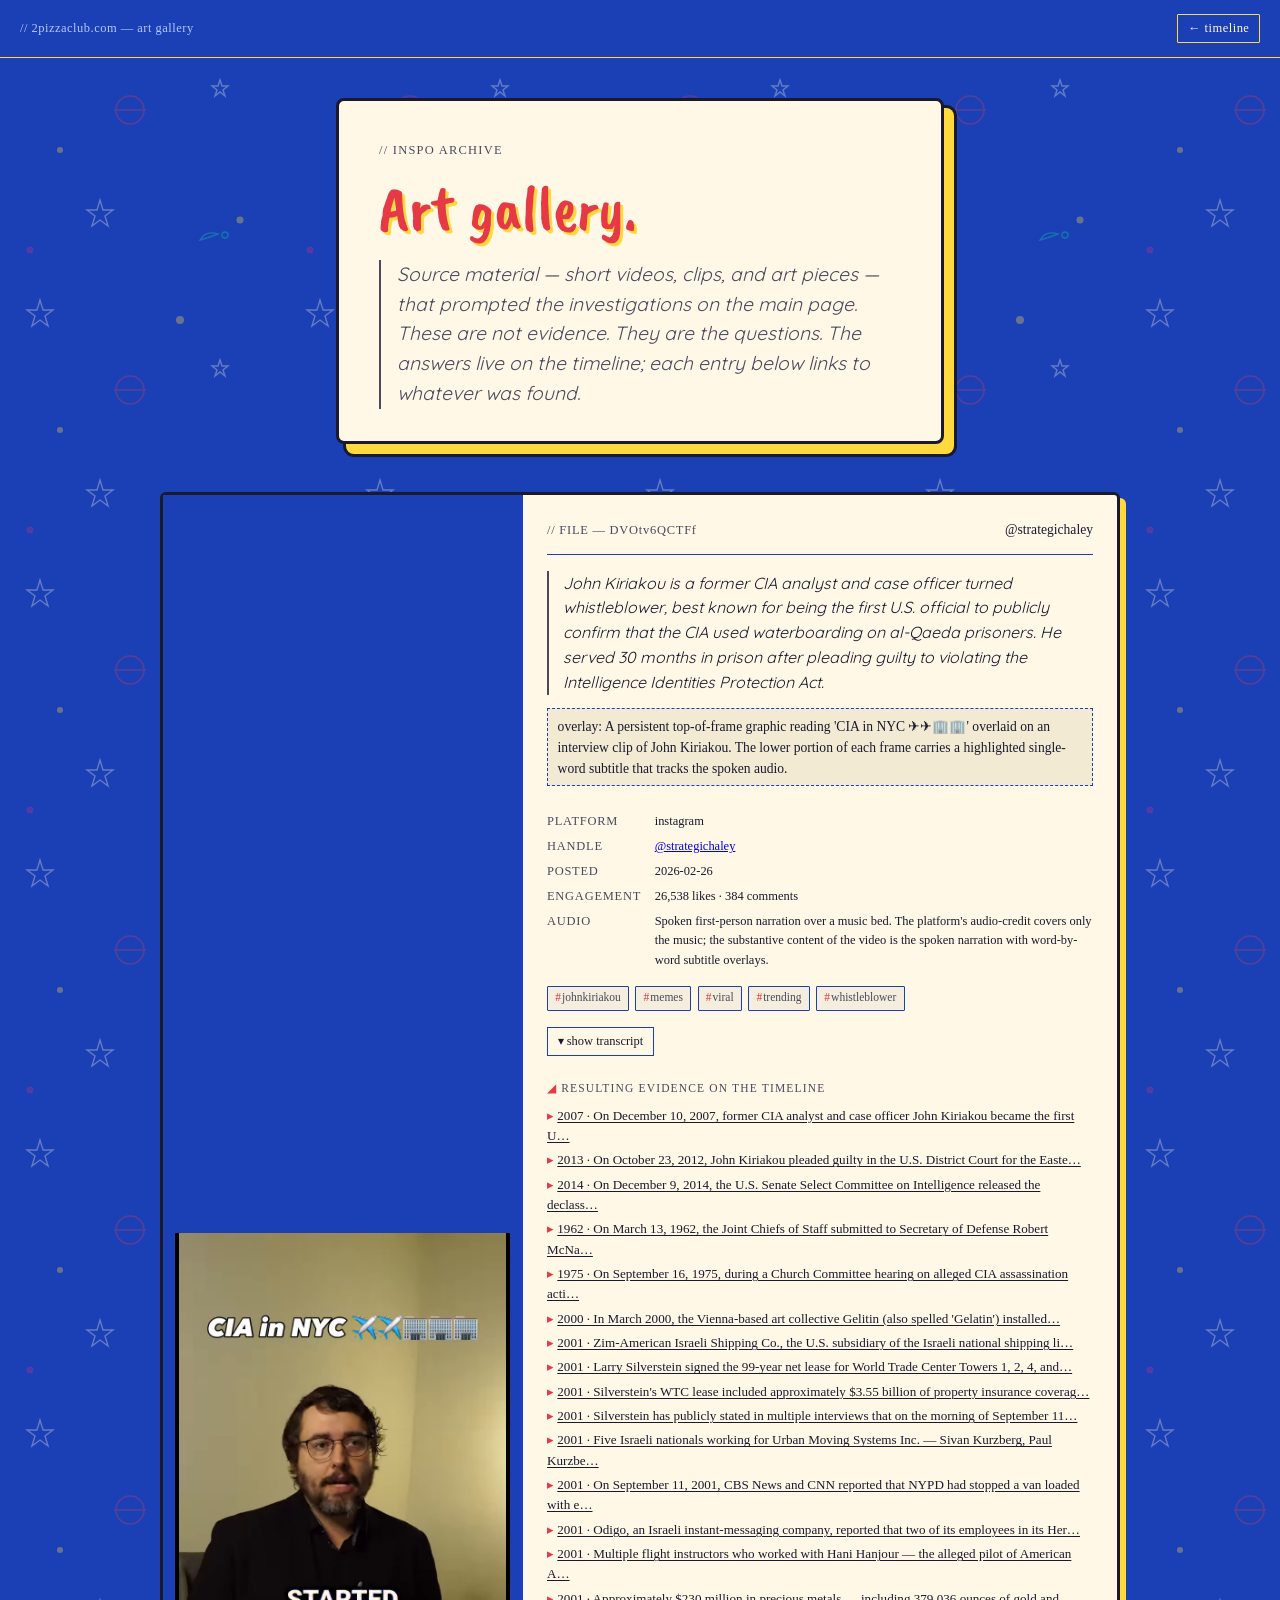
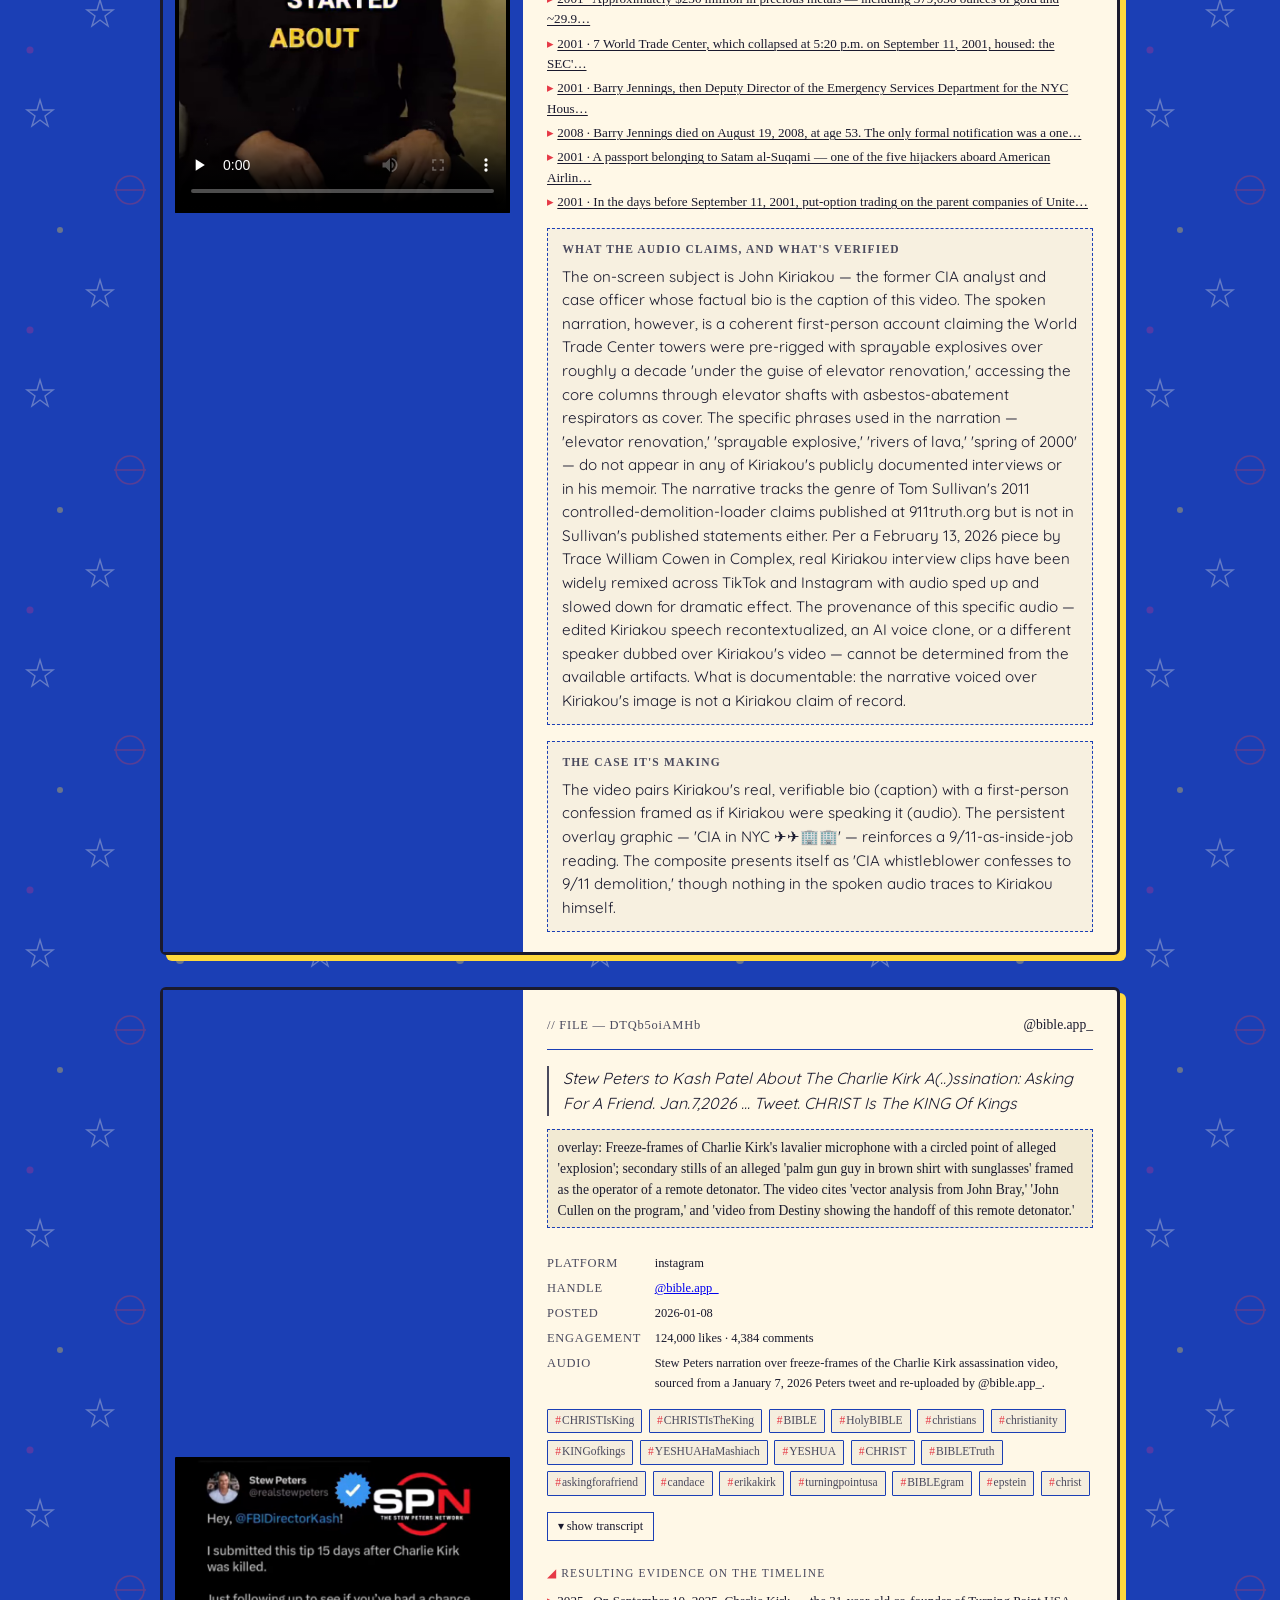
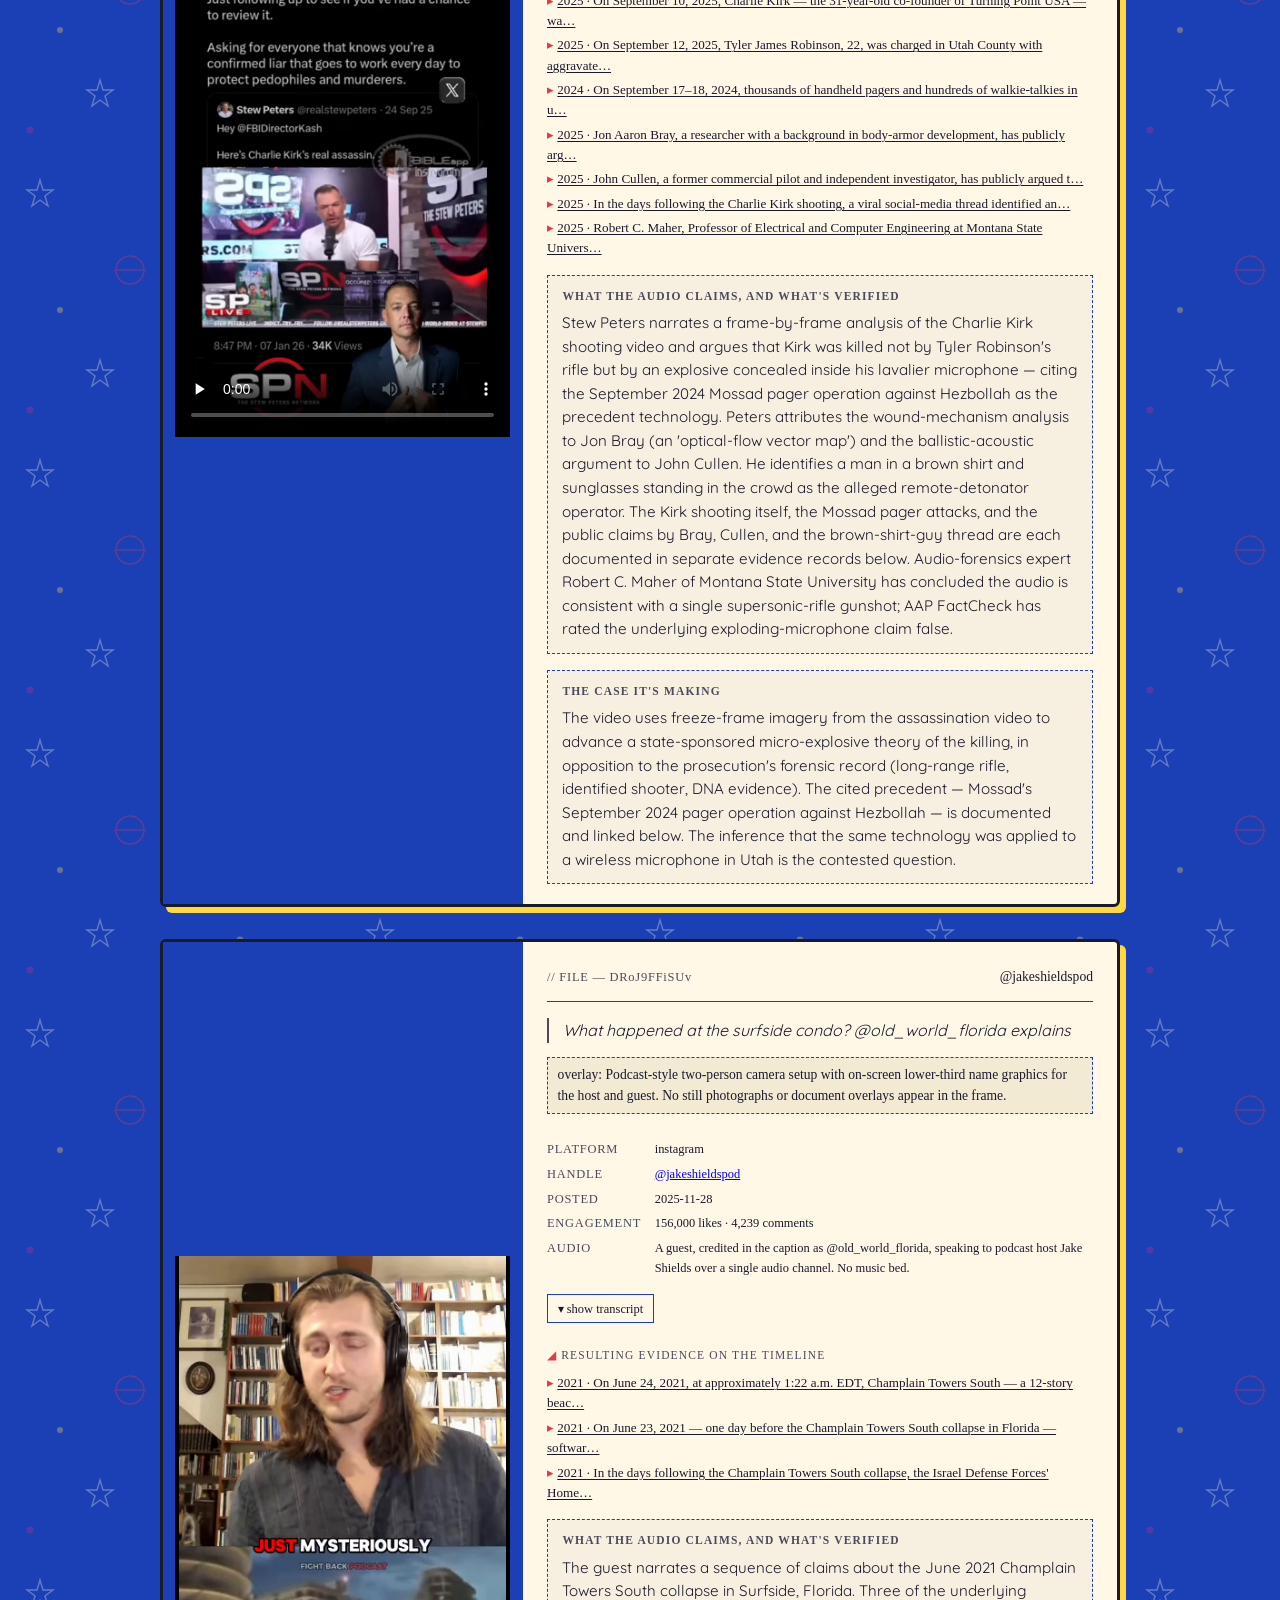
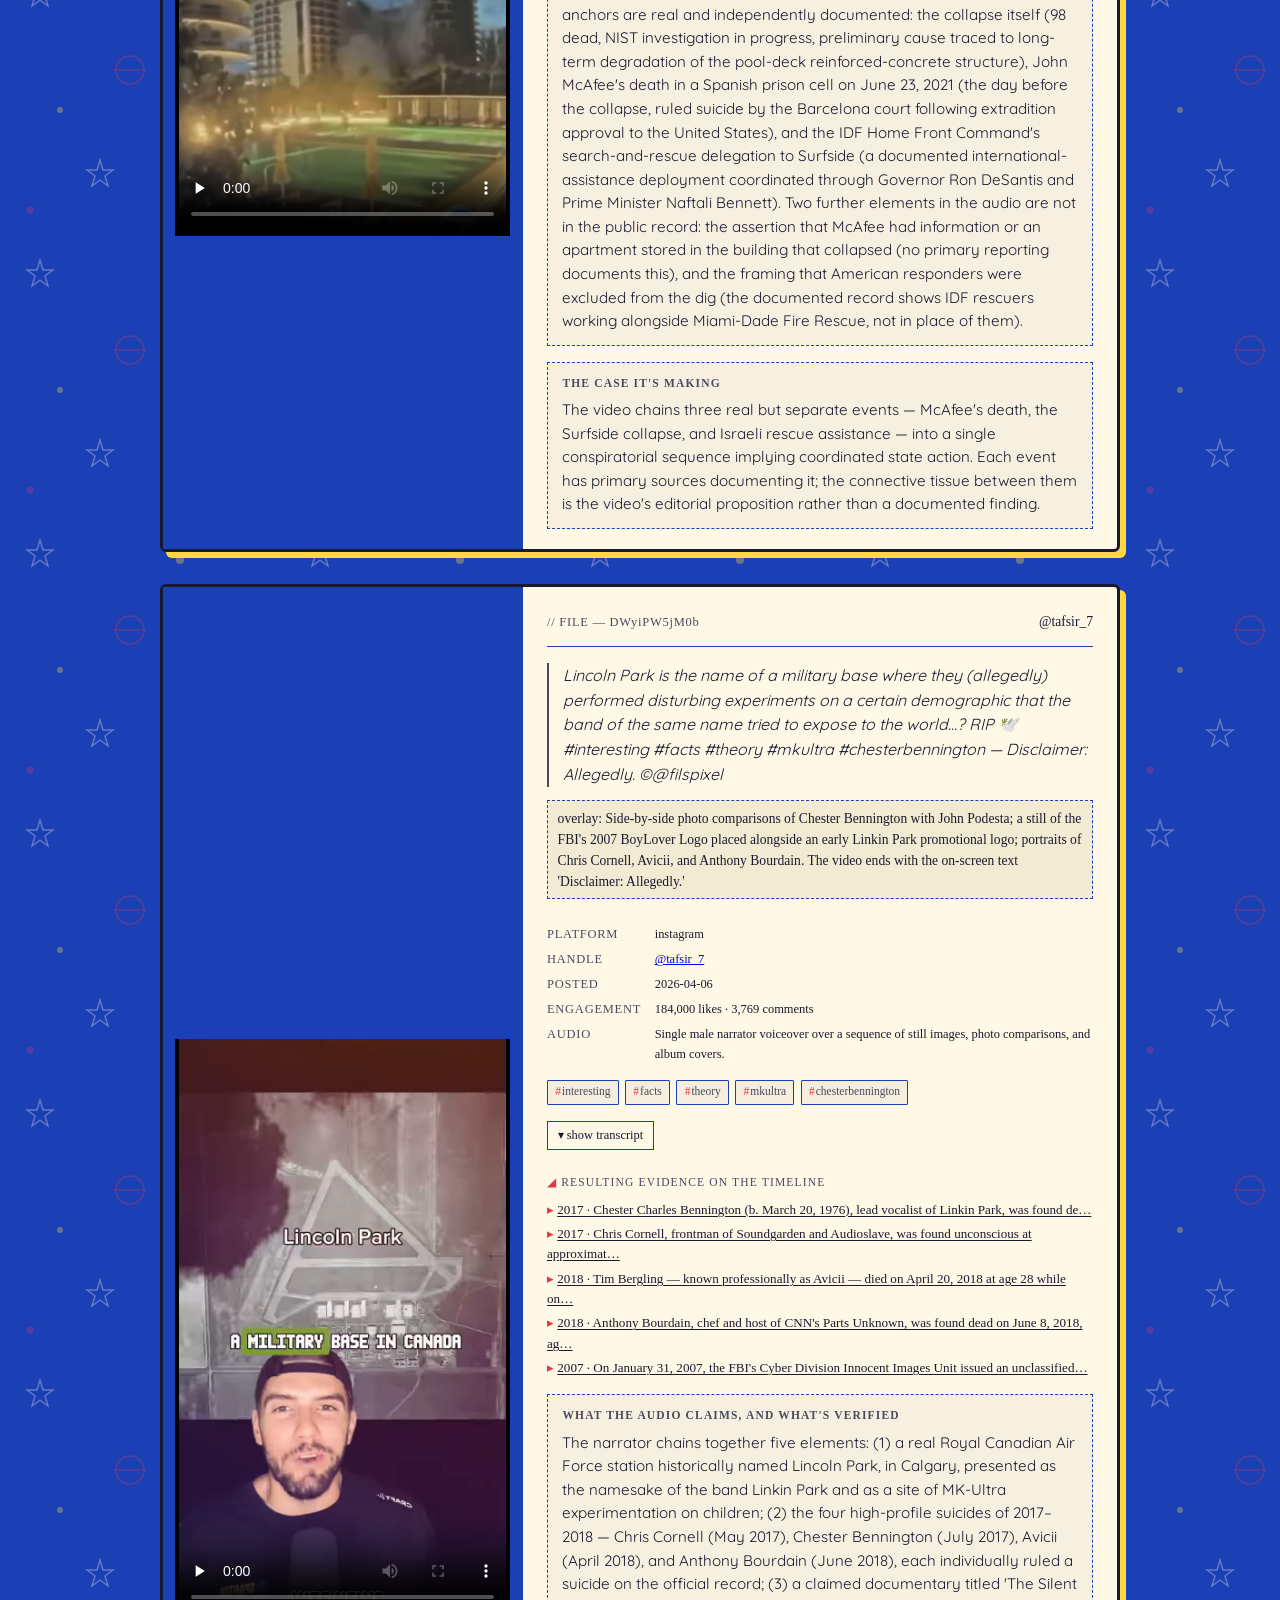
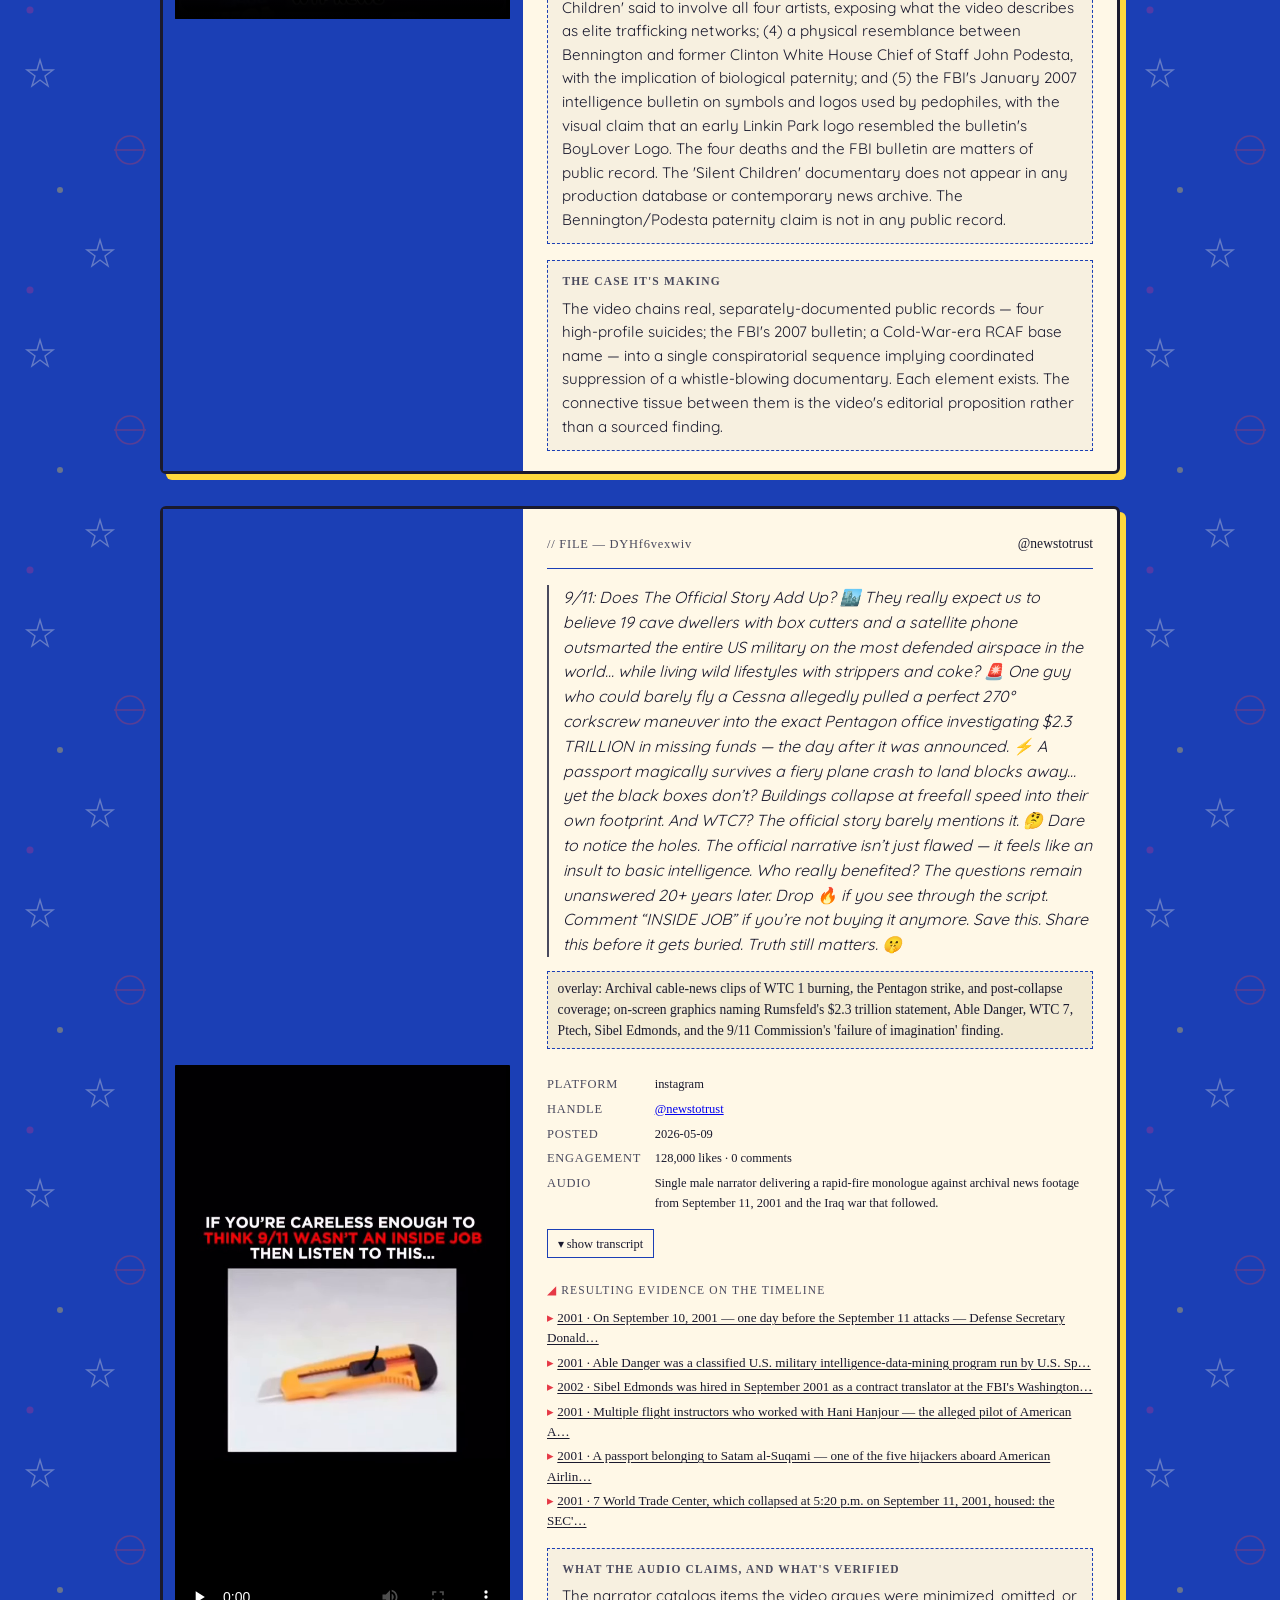
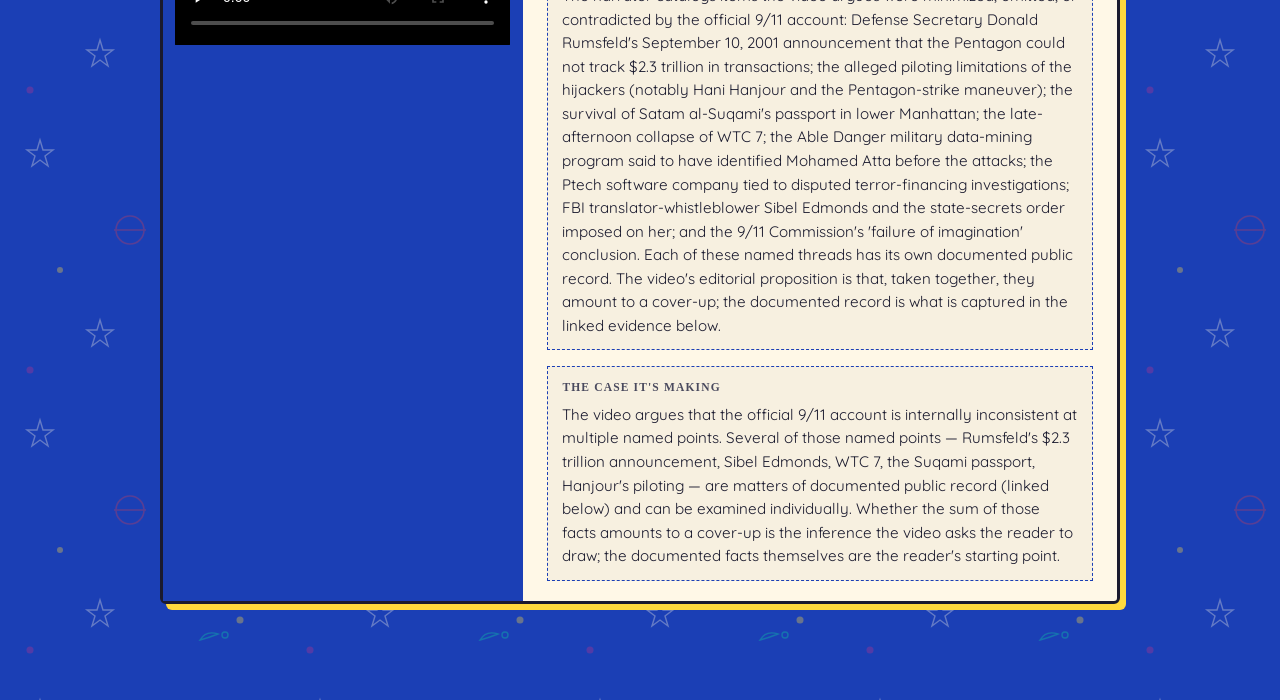
==== commit 69e3410d: "Fix filter UX (scroll-to-result) + gallery mobile nav cohesive with timeline themes.js — when a them" ====
--- a/gallery/index.html
+++ b/gallery/index.html
@@ -58,5 +58,6 @@
     </main>
 
     <script src="gallery.js" defer></script>
+    <script src="gallery-nav.js" defer></script>
 </body>
 </html>
--- a/styles.css
+++ b/styles.css
@@ -711,8 +711,302 @@
     .evidence { padding: 0 1rem 1rem; }
     .placeholder { margin: 0 0 0.75rem; }
     .poll-options li { grid-template-columns: 1fr 5rem 2.5rem; }
+
+    /* hide top theme-bar + collapsed timeline on mobile — replaced by bottom-pill + sheet */
+    .theme-bar { display: none; }
+    .timeline { display: none; }
+
+    /* leave room at the bottom for the mobile-nav pill so last chapter isn't covered */
+    .chapters { padding-bottom: 6rem; }
+}
+
+/* ---------------- mobile-nav (bottom pill + bottom sheet) ---------------- */
+
+.mnav-pill,
+.mnav-sheet,
+.mnav-backdrop { display: none; }
+
+/* [hidden] must always win over the @media display rules below */
+.mnav-backdrop[hidden],
+.mnav-sheet[hidden] { display: none !important; }
+
+@media (max-width: 880px) {
+    .mnav-pill {
+        display: flex;
+        align-items: center;
+        gap: 0.6rem;
+        position: fixed;
+        left: 0.75rem;
+        right: 0.75rem;
+        bottom: calc(0.75rem + env(safe-area-inset-bottom, 0px));
+        background: var(--bus-yellow);
+        color: var(--ink);
+        border: 3px solid var(--ink);
+        border-radius: 999px;
+        padding: 0.7rem 1.1rem;
+        font-family: var(--mono);
+        font-size: 0.95rem;
+        line-height: 1.1;
+        cursor: pointer;
+        box-shadow: 4px 4px 0 var(--ink);
+        z-index: 20;
+        text-align: left;
+    }
+    .mnav-pill:hover,
+    .mnav-pill:focus-visible {
+        background: var(--bus-yellow);
+        outline: none;
+    }
+    .mnav-pill-prefix {
+        font-family: var(--mono);
+        font-size: 0.7rem;
+        letter-spacing: 0.05em;
+        color: var(--ink-soft);
+        text-transform: uppercase;
+        flex-shrink: 0;
+    }
+    .mnav-pill-label {
+        flex: 1;
+        font-family: var(--display);
+        font-size: 1.25rem;
+        font-weight: 400;
+        color: var(--accent);
+        overflow: hidden;
+        text-overflow: ellipsis;
+        white-space: nowrap;
+    }
+    .mnav-pill-caret {
+        flex-shrink: 0;
+        font-size: 0.85rem;
+        color: var(--ink);
+    }
+
+    .mnav-backdrop {
+        display: block;
+        position: fixed;
+        inset: 0;
+        background: rgba(10, 10, 9, 0.55);
+        opacity: 0;
+        transition: opacity 0.2s ease;
+        z-index: 21;
+    }
+    .mnav-backdrop.is-open { opacity: 1; }
+
+    .mnav-sheet {
+        display: flex;
+        flex-direction: column;
+        position: fixed;
+        left: 0;
+        right: 0;
+        bottom: 0;
+        height: 78vh;
+        max-height: 78vh;
+        background: var(--paper);
+        color: var(--ink);
+        border-top: 4px solid var(--ink);
+        border-radius: 18px 18px 0 0;
+        box-shadow: 0 -8px 24px rgba(0,0,0,0.25);
+        transform: translateY(100%);
+        transition: transform 0.25s cubic-bezier(0.2, 0.8, 0.3, 1);
+        z-index: 22;
+        padding-bottom: env(safe-area-inset-bottom, 0px);
+    }
+    .mnav-sheet.is-open { transform: translateY(0); }
+
+    .mnav-sheet-handle {
+        width: 44px;
+        height: 4px;
+        background: var(--ink);
+        opacity: 0.25;
+        border-radius: 2px;
+        margin: 0.5rem auto 0.25rem;
+        flex-shrink: 0;
+    }
+    .mnav-sheet-head {
+        display: flex;
+        align-items: center;
+        justify-content: space-between;
+        padding: 0.5rem 0.75rem 0.5rem 1rem;
+        border-bottom: 2px solid var(--ink);
+        flex-shrink: 0;
+    }
+    .mnav-tabs { display: flex; gap: 0.4rem; }
+    .mnav-tab {
+        font-family: var(--display);
+        font-weight: 400;
+        font-size: 1.35rem;
+        background: transparent;
+        color: var(--ink-soft);
+        border: none;
+        padding: 0.35rem 0.5rem;
+        cursor: pointer;
+        line-height: 1;
+        letter-spacing: 0.01em;
+    }
+    .mnav-tab.is-active {
+        color: var(--accent);
+        text-shadow: 2px 2px 0 var(--bus-yellow);
+    }
+    .mnav-close {
+        font-family: var(--mono);
+        font-size: 1.05rem;
+        background: transparent;
+        color: var(--ink);
+        border: 2px solid var(--ink);
+        border-radius: 999px;
+        width: 32px;
+        height: 32px;
+        cursor: pointer;
+        line-height: 1;
+        flex-shrink: 0;
+    }
+
+    .mnav-tab-panel {
+        display: none;
+        flex: 1;
+        overflow-y: auto;
+        -webkit-overflow-scrolling: touch;
+        padding: 0.5rem 1rem 1rem;
+    }
+    .mnav-tab-panel.is-active { display: block; }
+
+    /* timeline list inside the sheet — must beat the .timeline-list { display: none } collapse rule */
+    .mnav-timeline-list {
+        display: block;
+        list-style: none;
+        margin: 0;
+        padding: 0;
+    }
+    .mnav-timeline-list ol {
+        display: block;
+        list-style: none;
+        margin: 0;
+        padding: 0;
+    }
+    .mnav-timeline-list .t-era {
+        margin-top: 0.85rem;
+        padding-top: 0.6rem;
+        border-top: 1px dashed var(--paper-rule);
+    }
+    .mnav-timeline-list .t-era:first-child {
+        border-top: none;
+        margin-top: 0.25rem;
+        padding-top: 0;
+    }
+    .mnav-timeline-list .t-era-label {
+        display: block;
+        font-family: var(--mono);
+        font-size: 0.85rem;
+        letter-spacing: 0.06em;
+        color: var(--ink-soft);
+        text-transform: uppercase;
+        margin: 0 0 0.4rem;
+    }
+    .mnav-timeline-list li > a {
+        display: flex;
+        align-items: baseline;
+        gap: 0.7rem;
+        padding: 0.55rem 0.4rem;
+        color: var(--ink);
+        text-decoration: none;
+        border-radius: 4px;
+        font-family: var(--serif);
+        font-size: 1.05rem;
+    }
+    .mnav-timeline-list li > a:hover,
+    .mnav-timeline-list li > a:focus-visible {
+        background: rgba(0,0,0,0.04);
+        outline: none;
+    }
+    .mnav-timeline-list li > a.is-active {
+        background: var(--bus-yellow);
+        color: var(--ink);
+        font-weight: 700;
+    }
+    .mnav-timeline-list .t-year {
+        font-family: var(--mono);
+        font-size: 0.82rem;
+        color: var(--ink-soft);
+        font-weight: 700;
+        min-width: 3.5em;
+        flex-shrink: 0;
+    }
+    .mnav-timeline-list li > a.is-active .t-year { color: var(--accent); }
+
+    /* gallery captures list inside the sheet */
+    .mnav-gallery-list a {
+        display: flex;
+        align-items: baseline;
+        justify-content: space-between;
+        gap: 0.6rem;
+        padding: 0.7rem 0.5rem;
+        color: var(--ink);
+        text-decoration: none;
+        border-bottom: 1px dashed var(--paper-rule);
+        font-family: var(--serif);
+    }
+    .mnav-gallery-list a:last-child { border-bottom: none; }
+    .mnav-gallery-list a.is-active {
+        background: var(--bus-yellow);
+        font-weight: 700;
+    }
+    .mnav-cap-handle {
+        font-family: var(--display);
+        font-size: 1.15rem;
+        font-weight: 400;
+        color: var(--ink);
+    }
+    .mnav-gallery-list a.is-active .mnav-cap-handle { color: var(--accent); }
+    .mnav-cap-date {
+        font-family: var(--mono);
+        font-size: 0.8rem;
+        color: var(--ink-soft);
+        flex-shrink: 0;
+    }
+
+    /* themes inside the sheet */
+    .mnav-themes-inner {
+        display: flex;
+        flex-wrap: wrap;
+        gap: 0.45rem;
+        align-items: center;
+    }
+    .mnav-themes-inner .theme-label {
+        display: none; /* the tab header is the label */
+    }
+    .mnav-themes-inner .theme-chip,
+    .mnav-themes-inner .theme-more {
+        cursor: pointer;
+        font-family: var(--mono);
+        font-size: 0.85rem;
+        background: transparent;
+        color: var(--ink);
+        border: 2px solid var(--ink);
+        padding: 0.4rem 0.7rem;
+        border-radius: 999px;
+        line-height: 1.1;
+    }
+    .mnav-themes-inner .theme-chip.is-active {
+        background: var(--bus-yellow);
+        color: var(--ink);
+        font-weight: 700;
+    }
+    .mnav-themes-inner .theme-clear {
+        cursor: pointer;
+        font-family: var(--mono);
+        font-size: 0.82rem;
+        background: transparent;
+        color: var(--accent);
+        border: none;
+        padding: 0.4rem 0.55rem;
+        text-decoration: underline;
+    }
+
+    /* prevent background scroll while sheet is open */
+    body.mnav-locked { overflow: hidden; }
 }
 
 @media (prefers-reduced-motion: reduce) {
     .timeline-toggle .caret { transition: none; }
-}
+    .mnav-sheet, .mnav-backdrop { transition: none; }
+}
--- a/gallery/gallery.css
+++ b/gallery/gallery.css
@@ -239,4 +239,6 @@
     .gallery-item-media video, .gallery-item-media .poster-fallback { max-height: 60vh; }
     .gallery-intro { padding: 2rem 1.25rem 1.5rem; box-shadow: 0 1px 0 var(--chrome-rule), 6px 6px 0 -1px rgba(0,0,0,0.4); }
     .gallery-item-body { padding: 1rem 1rem 0.75rem; }
-}
+    /* leave room for the bottom-pill so last item isn't covered */
+    .gallery-main { padding-bottom: 6rem; }
+}
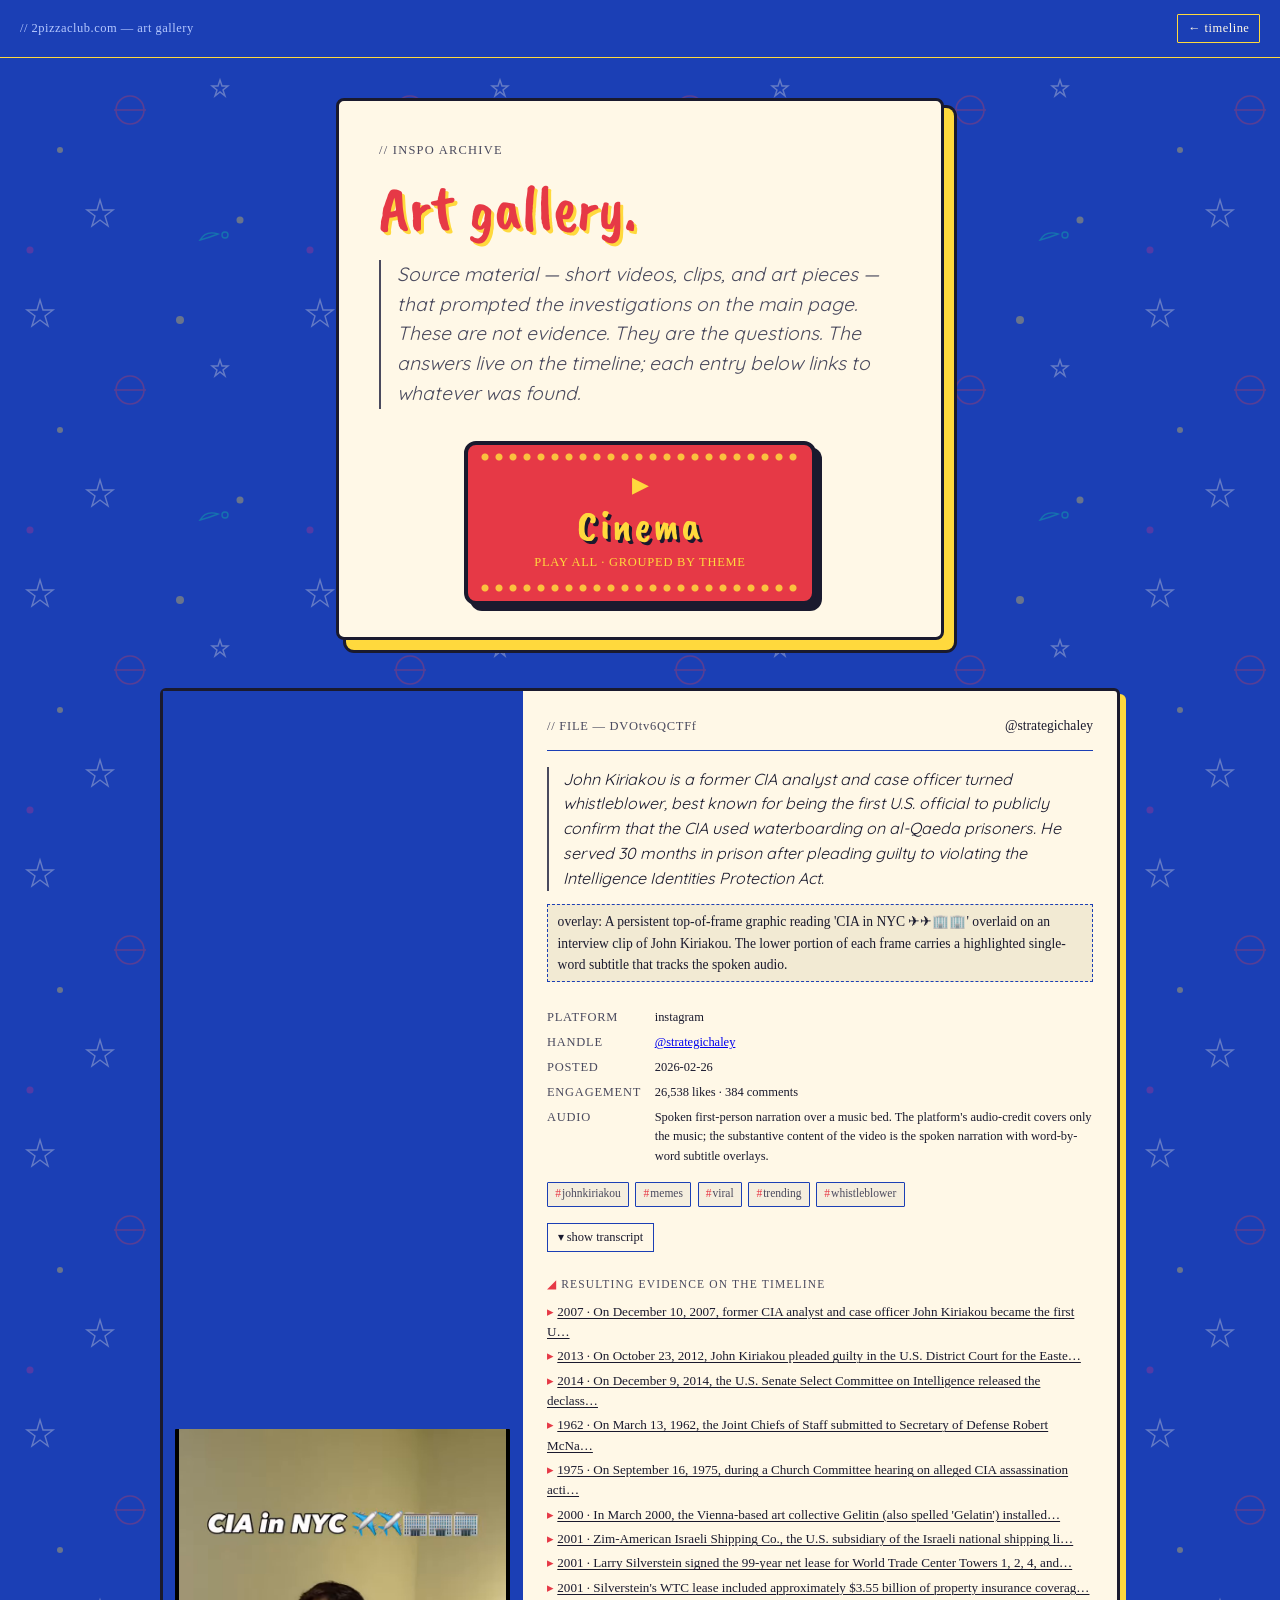
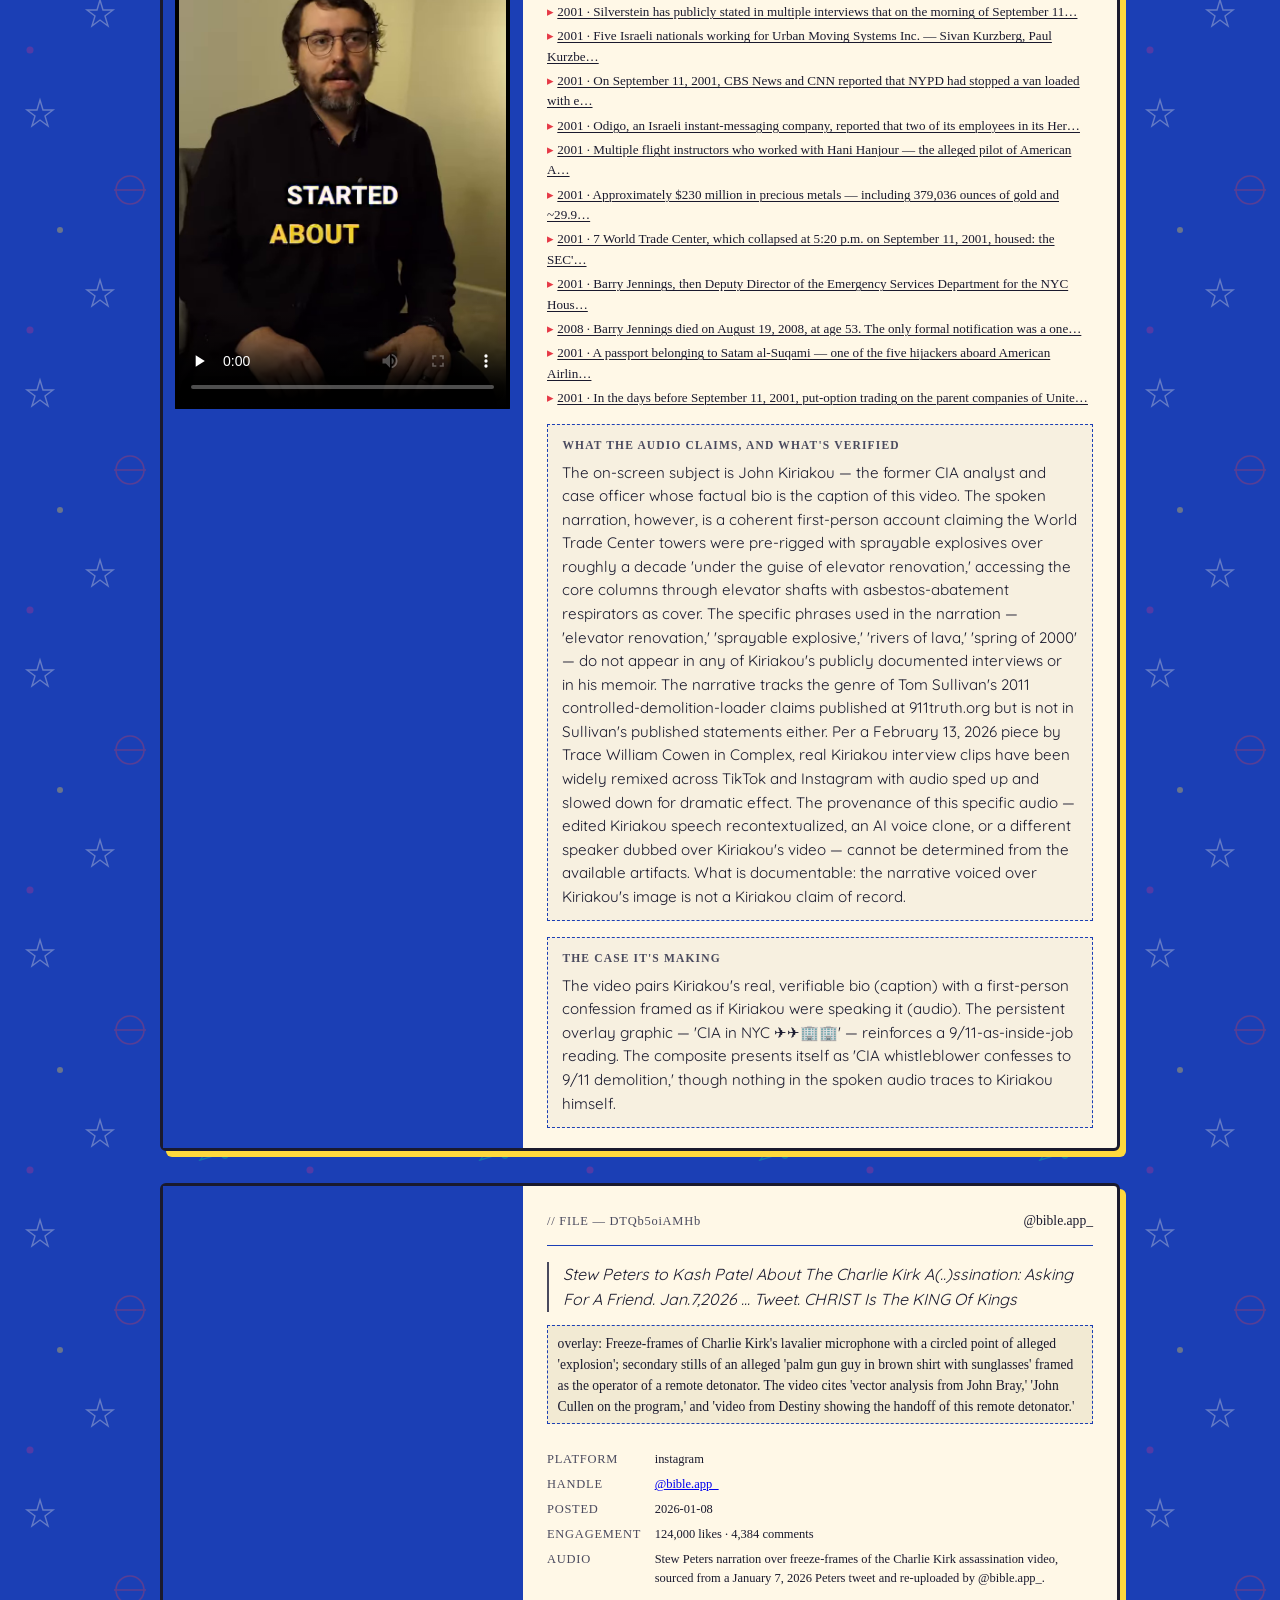
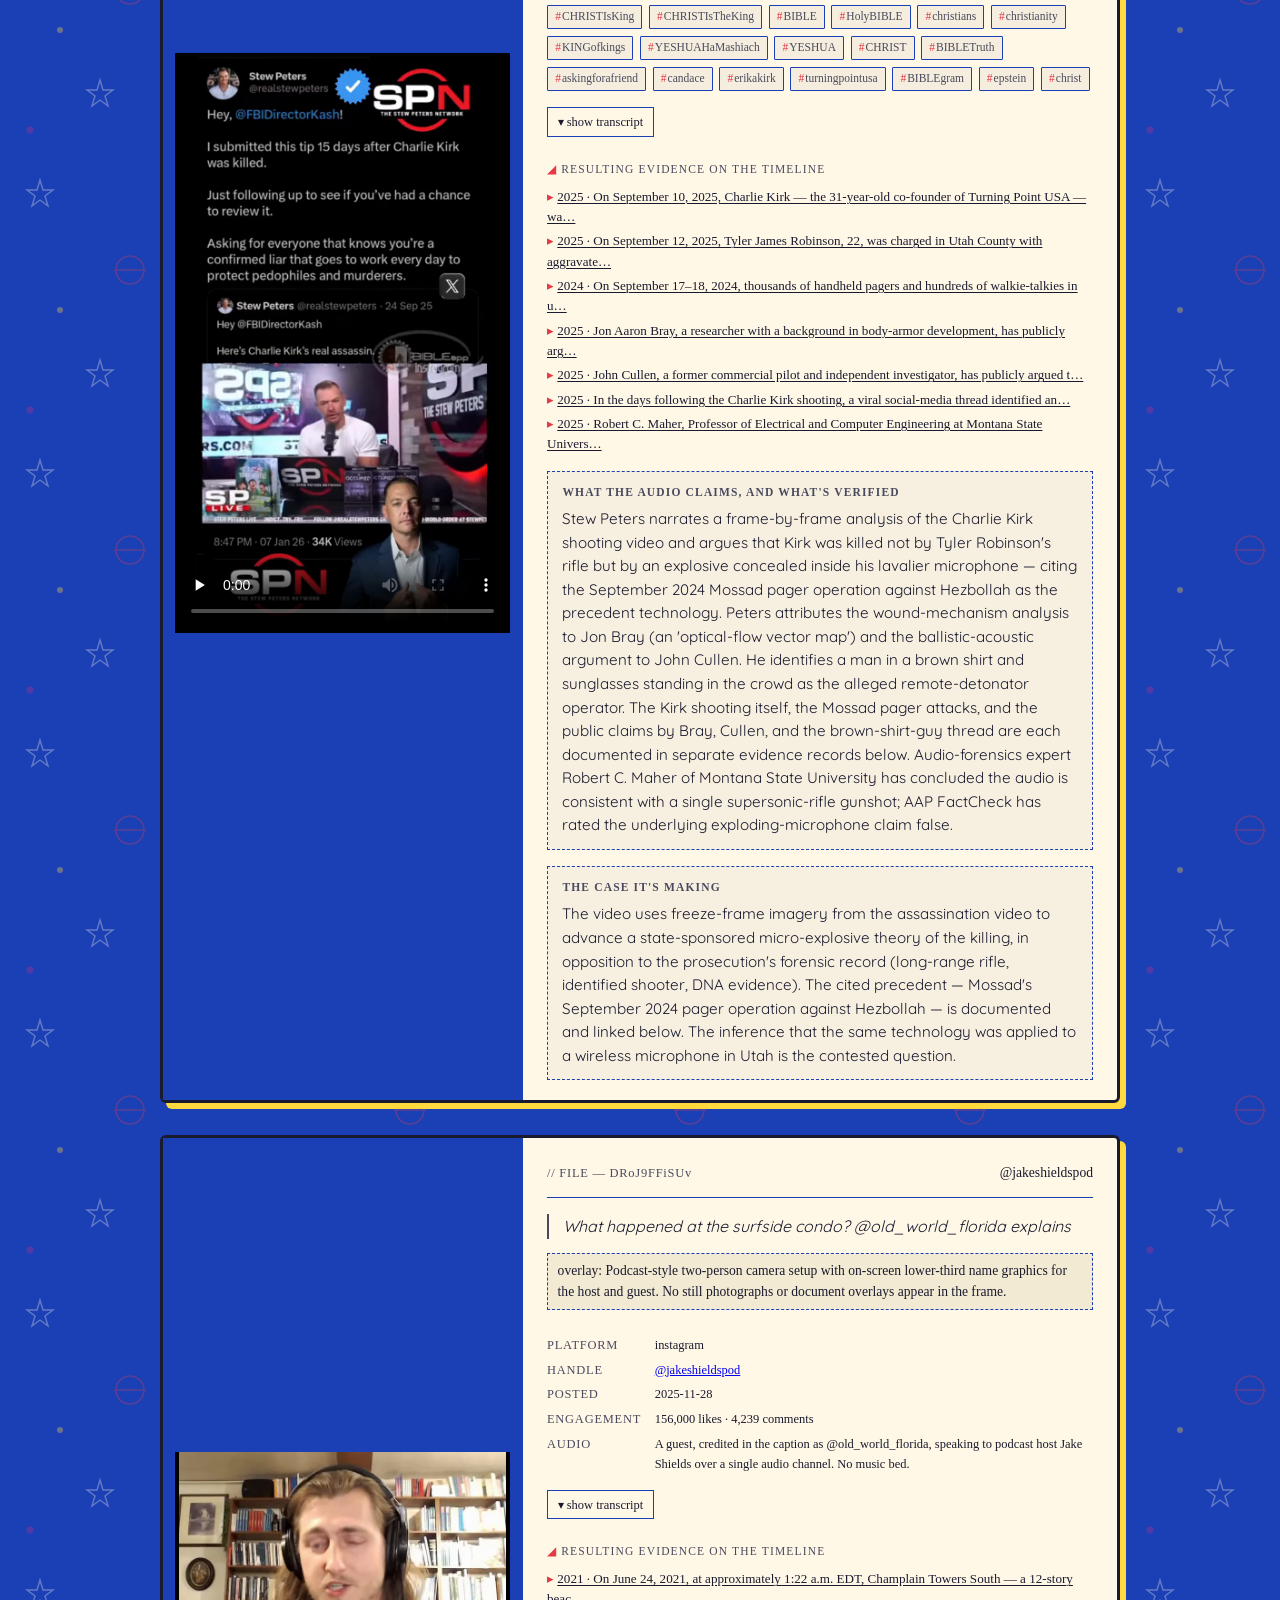
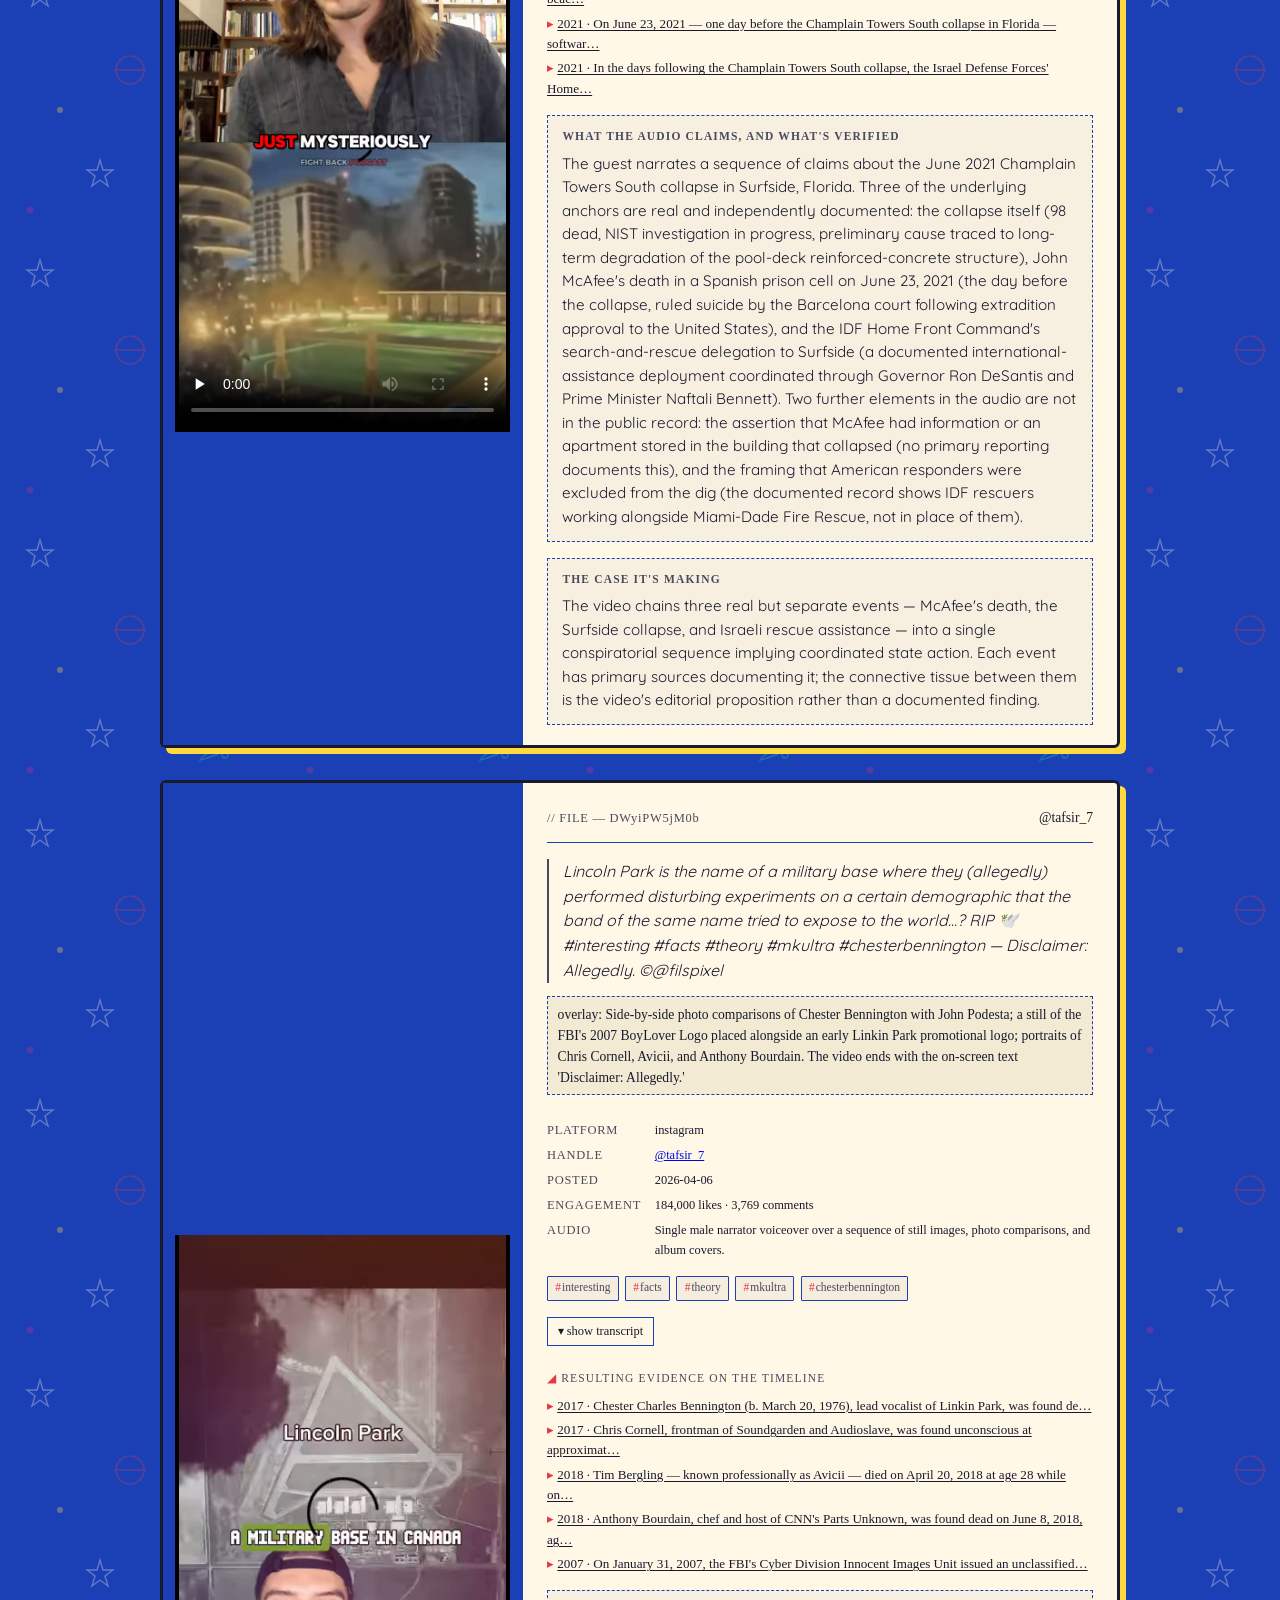
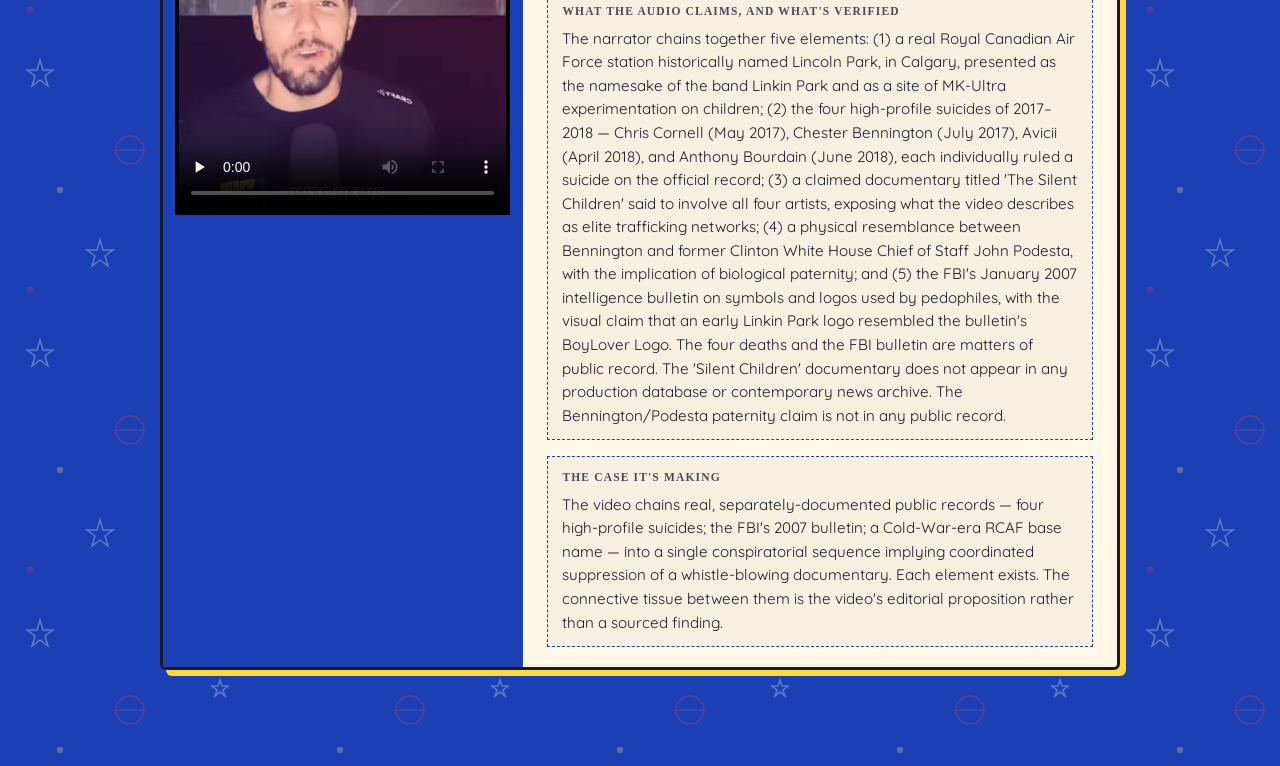
==== commit c4bfafc4: "Add Cinema mode to gallery — sequential fullscreen playback grouped by theme Cinema button mounts on" ====
--- a/gallery/index.html
+++ b/gallery/index.html
@@ -57,7 +57,9 @@
         </section>
     </main>
 
+    <script src="../dag.js" defer></script>
     <script src="gallery.js" defer></script>
     <script src="gallery-nav.js" defer></script>
+    <script src="cinema.js" defer></script>
 </body>
 </html>
--- a/gallery/gallery.css
+++ b/gallery/gallery.css
@@ -242,3 +242,176 @@
     /* leave room for the bottom-pill so last item isn't covered */
     .gallery-main { padding-bottom: 6rem; }
 }
+
+/* ---------------- cinema button (marquee) ---------------- */
+
+.cinema-btn {
+    display: flex;
+    flex-direction: column;
+    align-items: center;
+    justify-content: center;
+    gap: 0.15rem;
+    margin: 2rem auto 0;
+    padding: 1.6rem 2.5rem 1.9rem;
+    width: 100%;
+    max-width: 22rem;
+    background: var(--accent);
+    color: var(--bus-yellow);
+    border: 4px solid var(--ink);
+    border-radius: 12px;
+    cursor: pointer;
+    font-family: var(--display);
+    position: relative;
+    box-shadow: 6px 6px 0 var(--ink);
+    transition: transform 0.15s ease, box-shadow 0.15s ease;
+}
+.cinema-btn:hover {
+    transform: translate(-2px, -2px);
+    box-shadow: 8px 8px 0 var(--ink);
+}
+.cinema-btn:active {
+    transform: translate(4px, 4px);
+    box-shadow: 2px 2px 0 var(--ink);
+}
+.cinema-btn-icon {
+    font-size: 1.4rem;
+    color: var(--bus-yellow);
+}
+.cinema-btn-label {
+    font-family: var(--display);
+    font-size: 2.8rem;
+    line-height: 1;
+    letter-spacing: 0.05em;
+    color: var(--bus-yellow);
+    text-shadow: 3px 3px 0 var(--ink);
+    margin-top: 0.1rem;
+}
+.cinema-btn-sub {
+    font-family: var(--mono);
+    font-size: 0.78rem;
+    color: var(--bus-yellow);
+    letter-spacing: 0.06em;
+    text-transform: uppercase;
+    margin-top: 0.3rem;
+}
+/* marquee bulbs running across top and bottom edges */
+.cinema-btn-bulbs {
+    position: absolute;
+    left: 0.6rem;
+    right: 0.6rem;
+    top: 0.55rem;
+    height: 8px;
+    background-image: radial-gradient(circle, var(--bus-yellow) 0, var(--bus-yellow) 3px, transparent 4px);
+    background-size: 14px 8px;
+    background-repeat: repeat-x;
+    background-position: 0 50%;
+    animation: cinema-bulbs 1.2s steps(2) infinite;
+    opacity: 0.85;
+}
+.cinema-btn-bulbs-bottom { top: auto; bottom: 0.55rem; animation-direction: reverse; }
+@keyframes cinema-bulbs {
+    from { background-position: 0 50%; }
+    to   { background-position: 14px 50%; }
+}
+@media (prefers-reduced-motion: reduce) {
+    .cinema-btn-bulbs { animation: none; }
+}
+
+/* ---------------- cinema overlay ---------------- */
+
+body.cinema-on { overflow: hidden; }
+
+.cinema-overlay {
+    position: fixed;
+    inset: 0;
+    background: #000;
+    z-index: 100;
+    display: flex;
+    align-items: center;
+    justify-content: center;
+}
+.cinema-video {
+    max-width: 100vw;
+    max-height: 100vh;
+    width: auto;
+    height: 100%;
+    background: #000;
+    object-fit: contain;
+}
+.cinema-chrome {
+    position: absolute;
+    inset: 0;
+    pointer-events: none;
+    display: flex;
+    flex-direction: column;
+}
+.cinema-chrome > * { pointer-events: auto; }
+.cinema-exit {
+    position: absolute;
+    top: max(1rem, env(safe-area-inset-top));
+    right: max(1rem, env(safe-area-inset-right));
+    width: 44px;
+    height: 44px;
+    border-radius: 999px;
+    background: rgba(0,0,0,0.6);
+    color: var(--bus-yellow);
+    border: 2px solid var(--bus-yellow);
+    font-size: 1.2rem;
+    cursor: pointer;
+    line-height: 1;
+}
+.cinema-meta {
+    position: absolute;
+    left: 50%;
+    transform: translateX(-50%);
+    bottom: max(4.5rem, calc(env(safe-area-inset-bottom) + 4.5rem));
+    display: flex;
+    flex-direction: column;
+    align-items: center;
+    gap: 0.2rem;
+    padding: 0.55rem 1.1rem;
+    background: rgba(0,0,0,0.6);
+    border-radius: 8px;
+    color: var(--bus-yellow);
+    text-align: center;
+    backdrop-filter: blur(4px);
+}
+.cinema-handle {
+    font-family: var(--display);
+    font-size: 1.5rem;
+    color: var(--bus-yellow);
+}
+.cinema-theme {
+    font-family: var(--mono);
+    font-size: 0.72rem;
+    color: rgba(255, 248, 231, 0.7);
+    text-transform: uppercase;
+    letter-spacing: 0.08em;
+}
+.cinema-counter {
+    font-family: var(--mono);
+    font-size: 0.78rem;
+    color: rgba(255, 248, 231, 0.6);
+}
+.cinema-controls {
+    position: absolute;
+    left: 50%;
+    transform: translateX(-50%);
+    bottom: max(1rem, env(safe-area-inset-bottom));
+    display: flex;
+    gap: 0.5rem;
+}
+.cinema-prev, .cinema-next {
+    background: rgba(0,0,0,0.6);
+    color: var(--bus-yellow);
+    border: 2px solid var(--bus-yellow);
+    padding: 0.5rem 1rem;
+    border-radius: 999px;
+    cursor: pointer;
+    font-family: var(--mono);
+    font-size: 0.85rem;
+}
+.cinema-prev:hover, .cinema-next:hover {
+    background: var(--bus-yellow);
+    color: var(--ink);
+}
